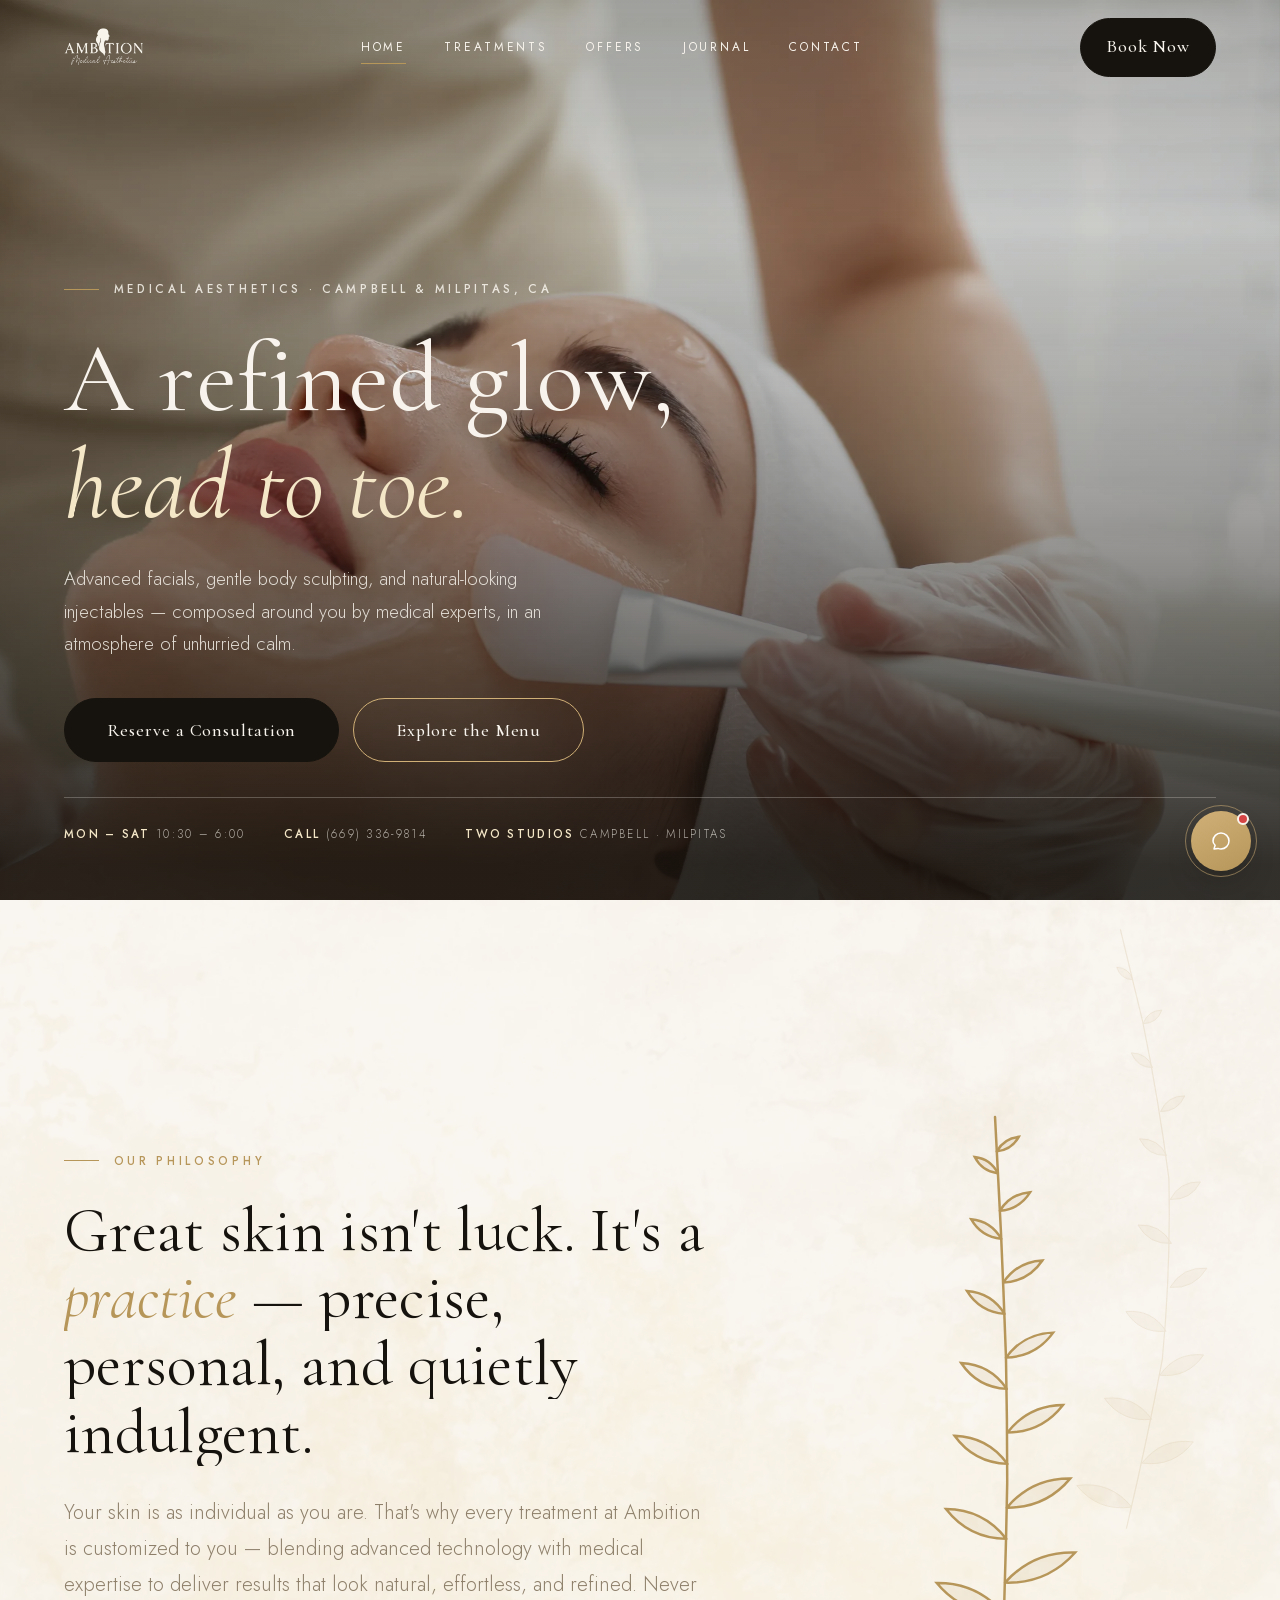
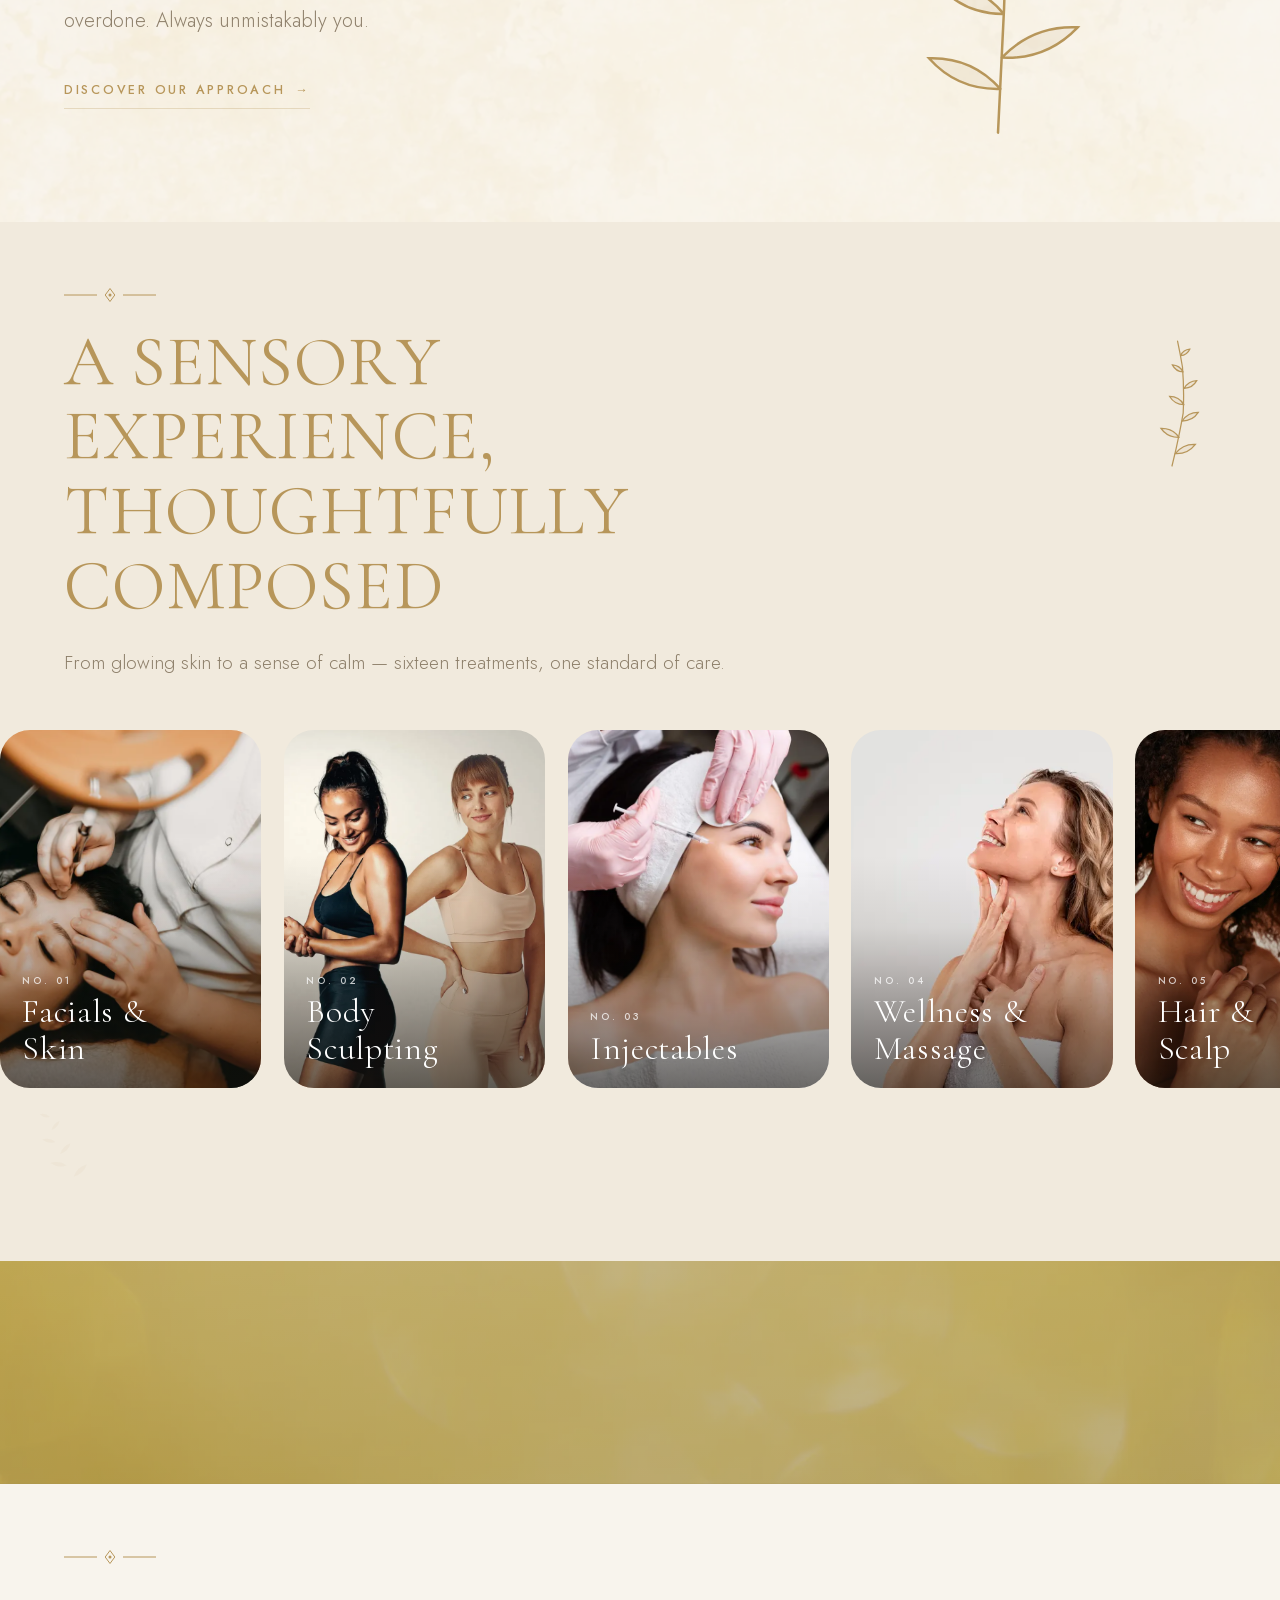
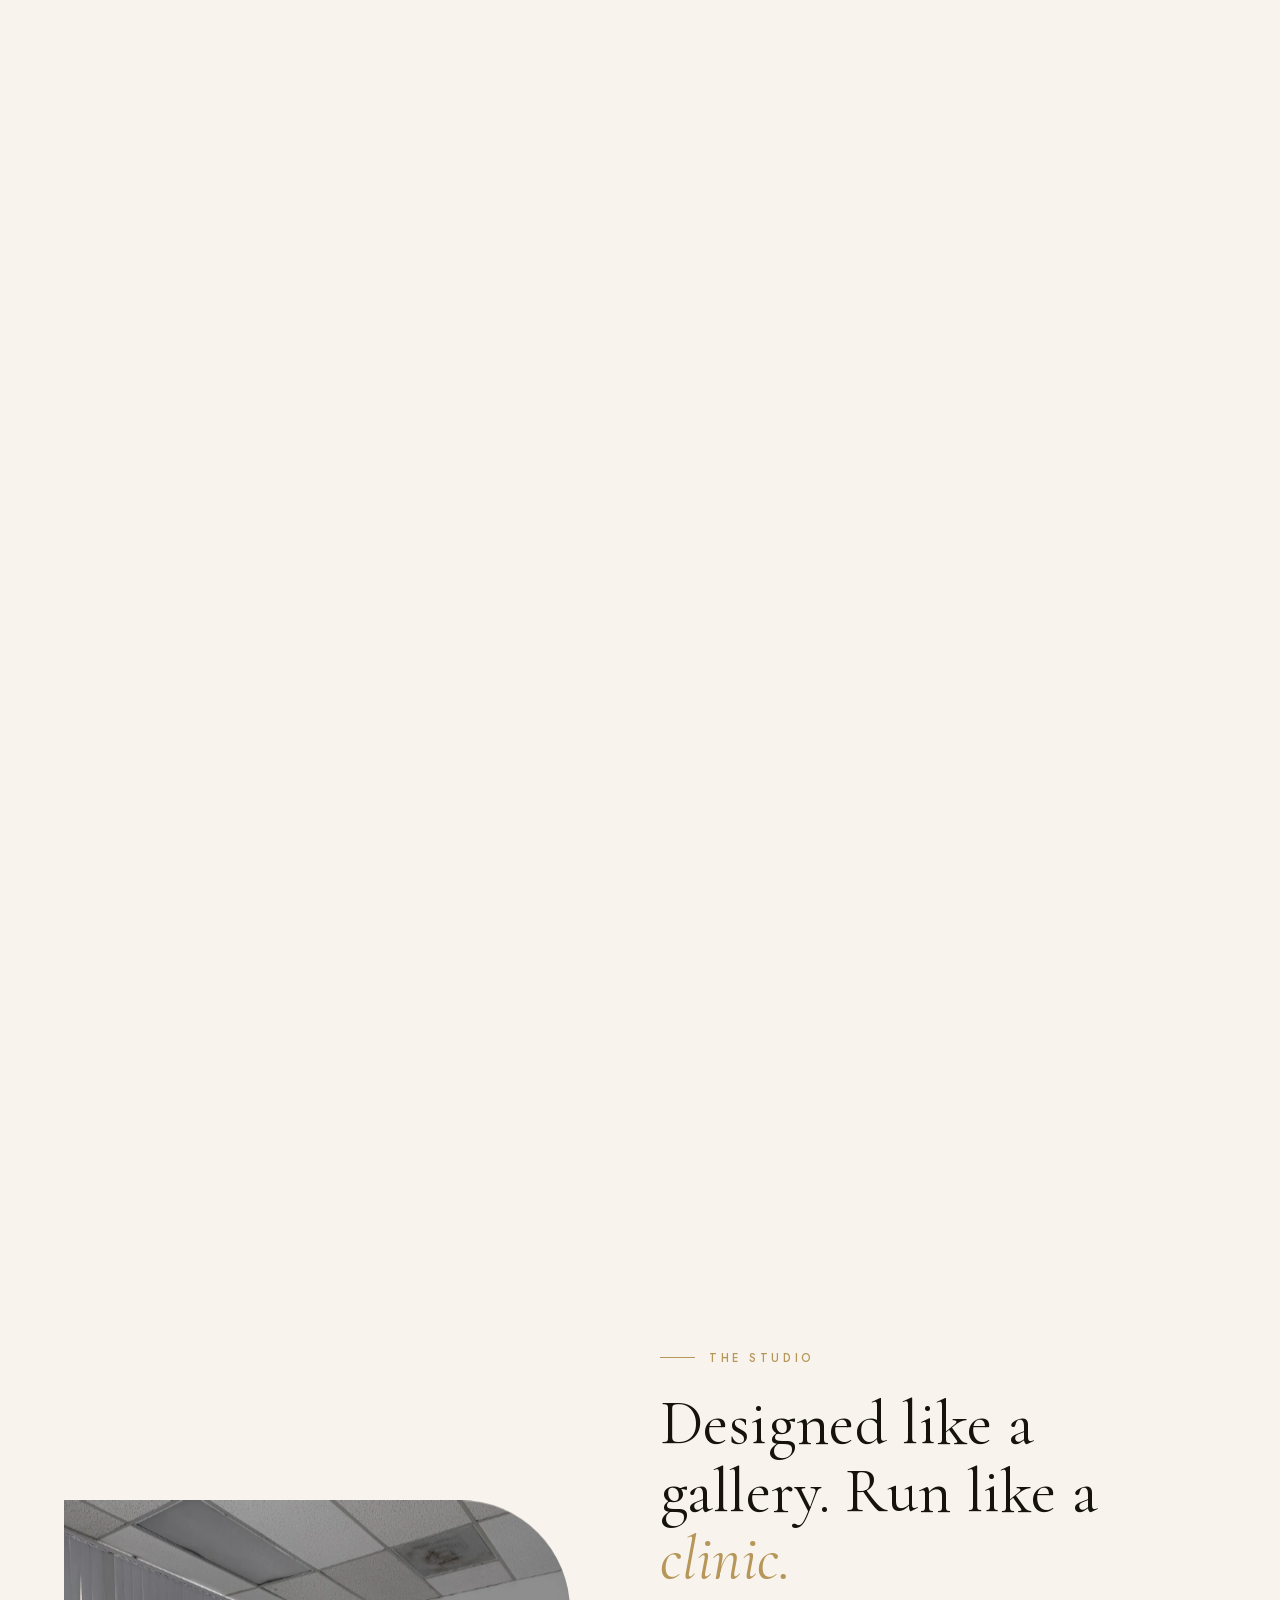
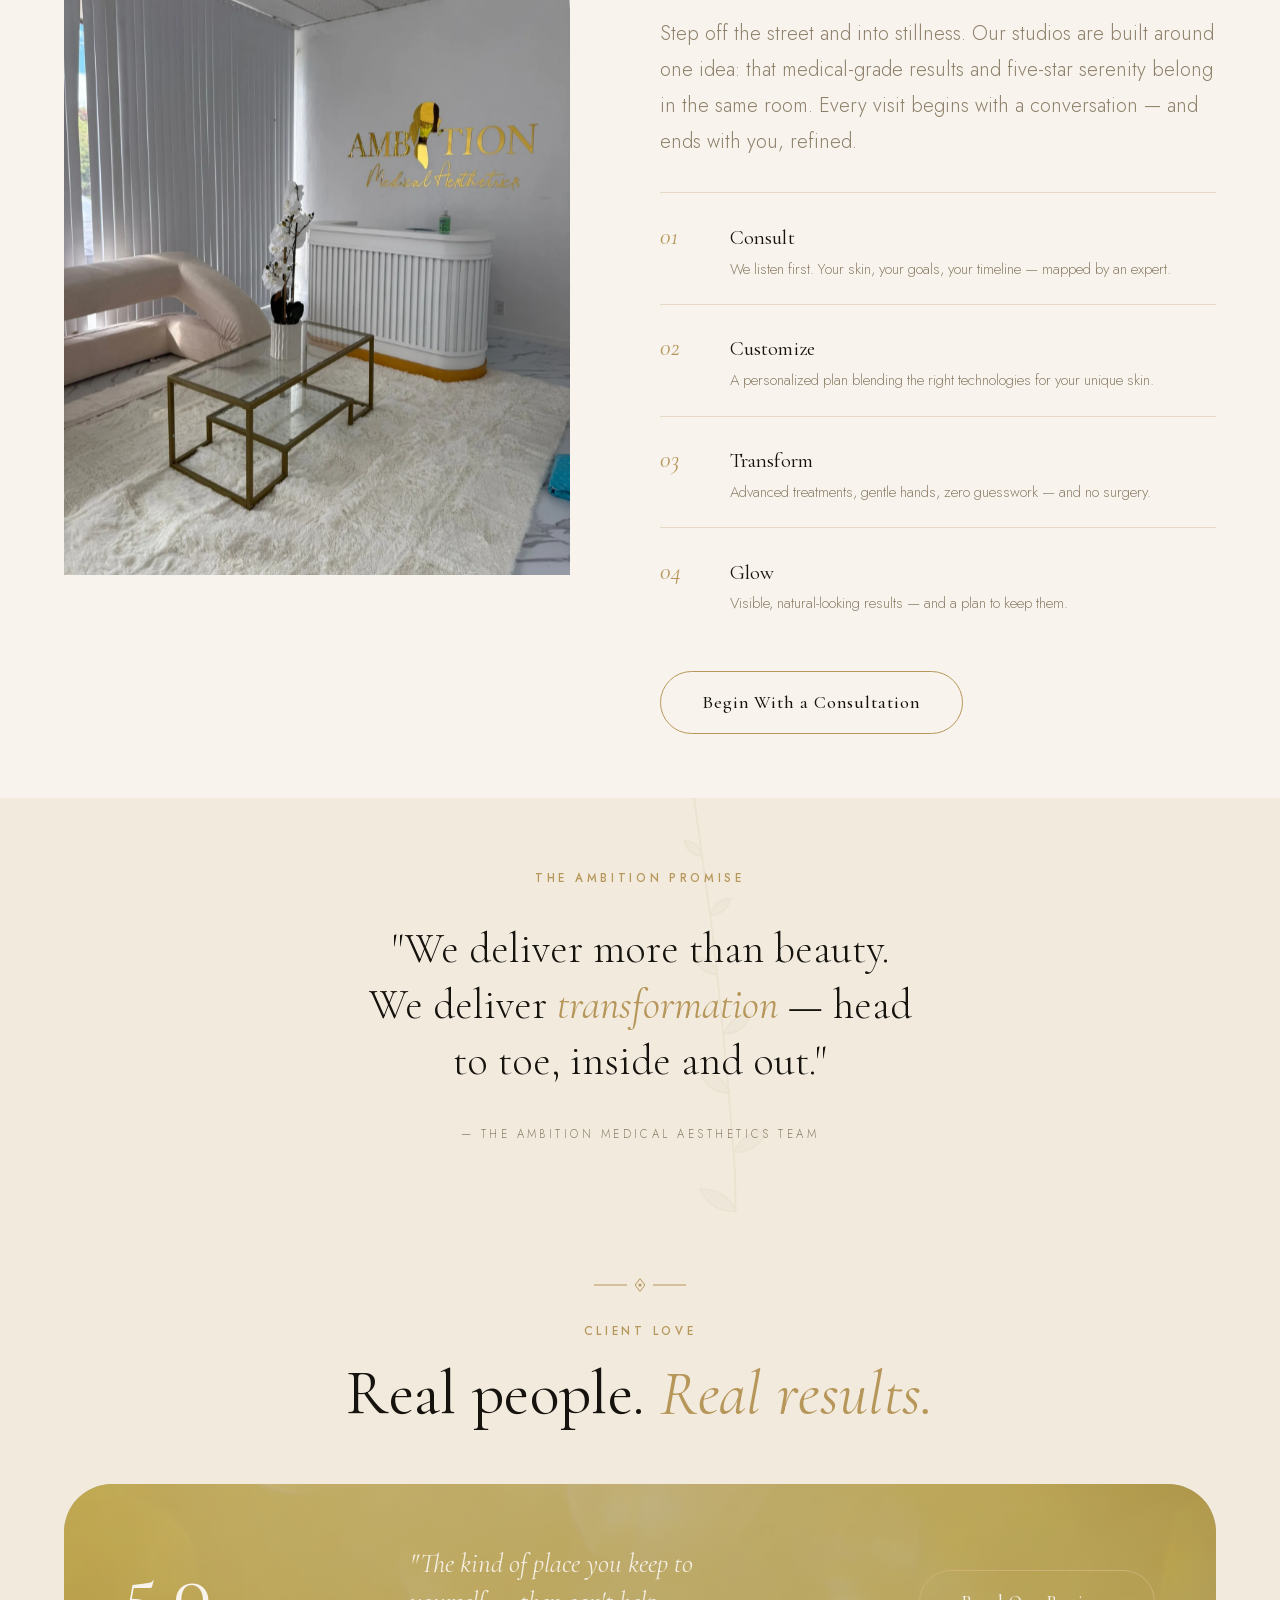
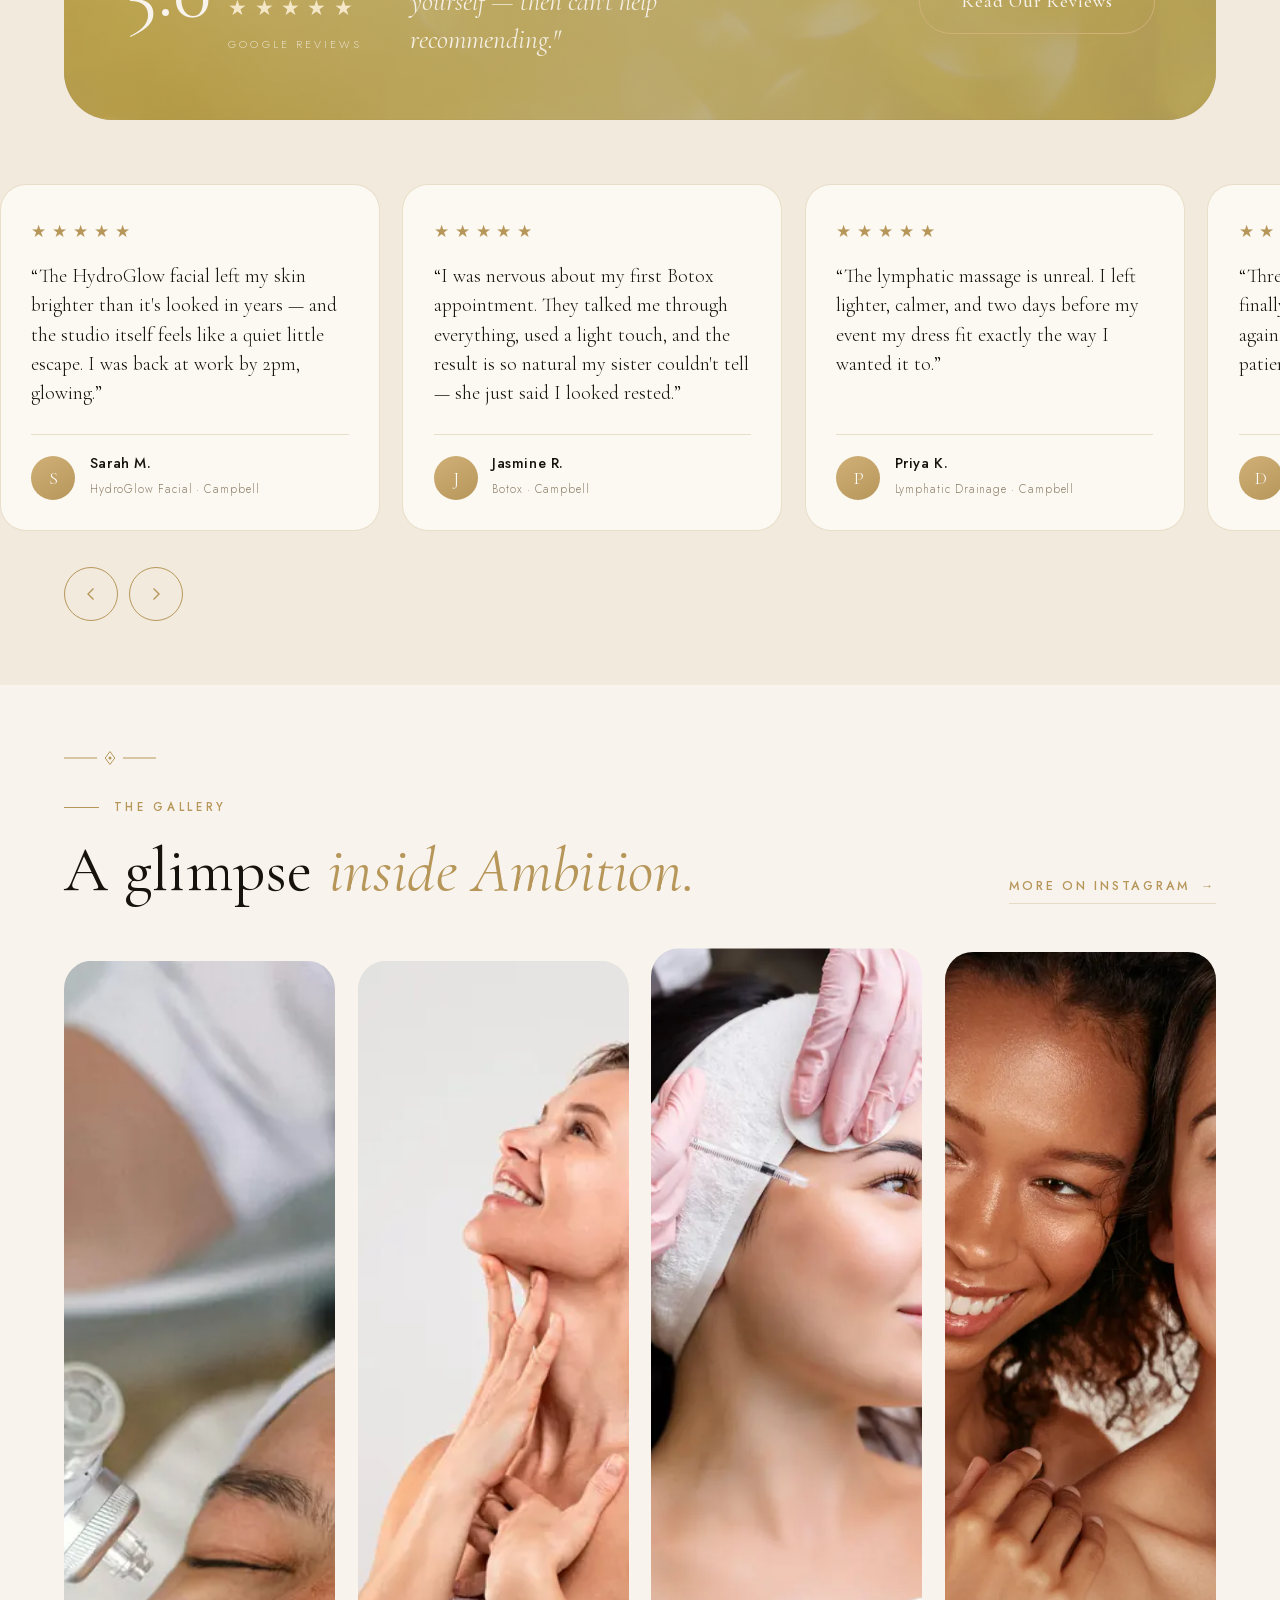
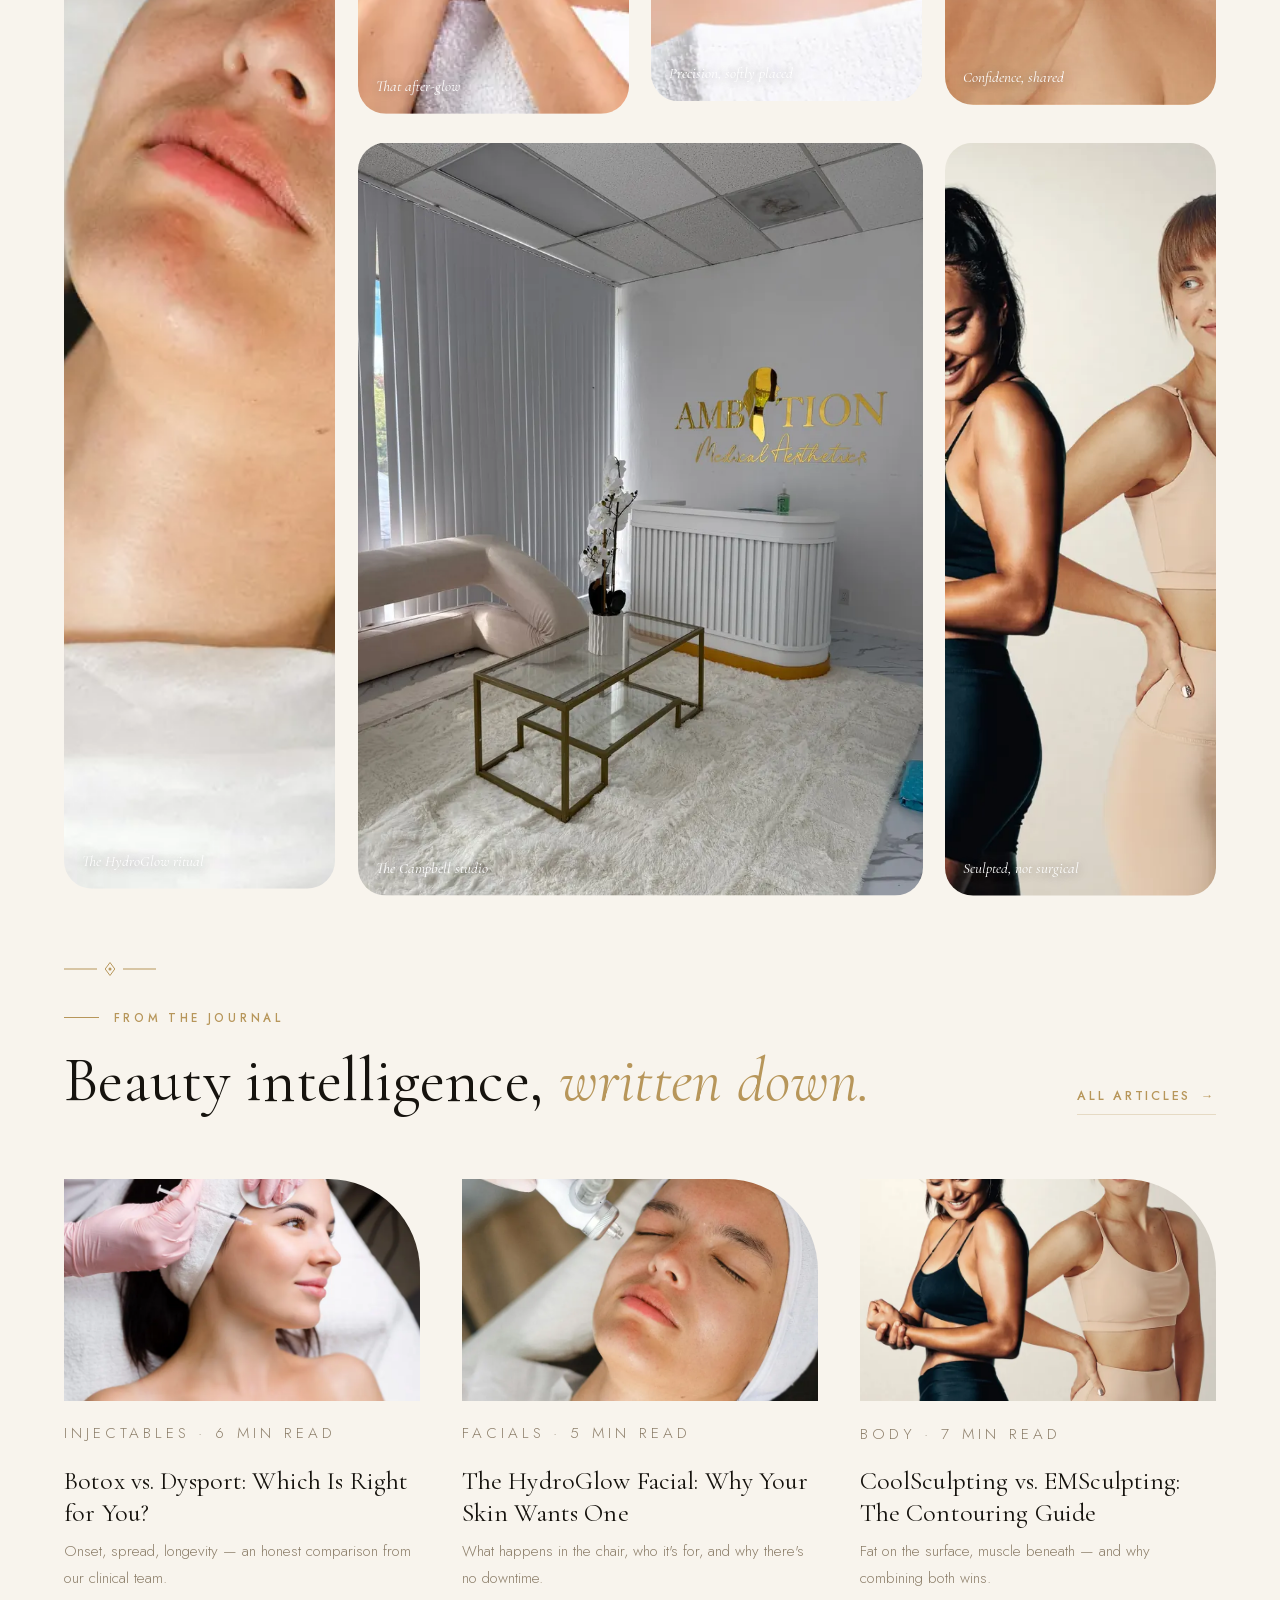
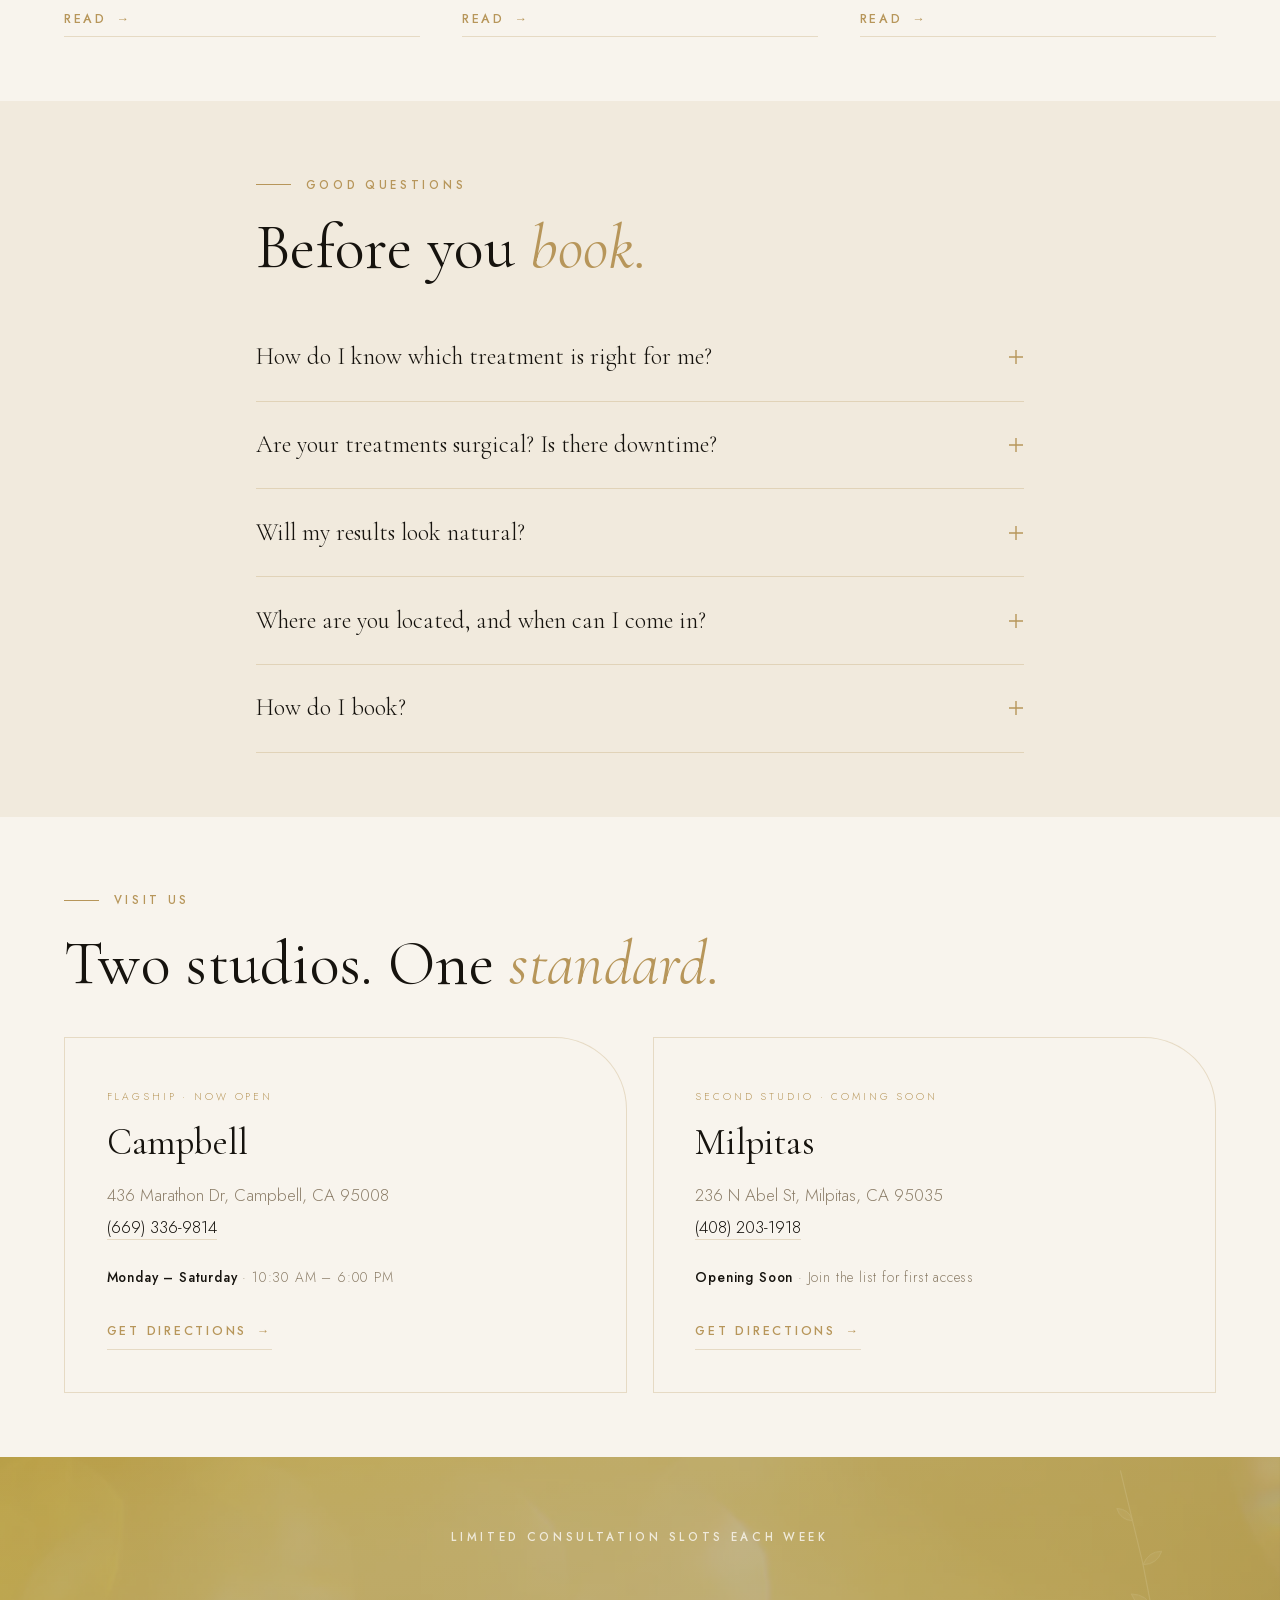
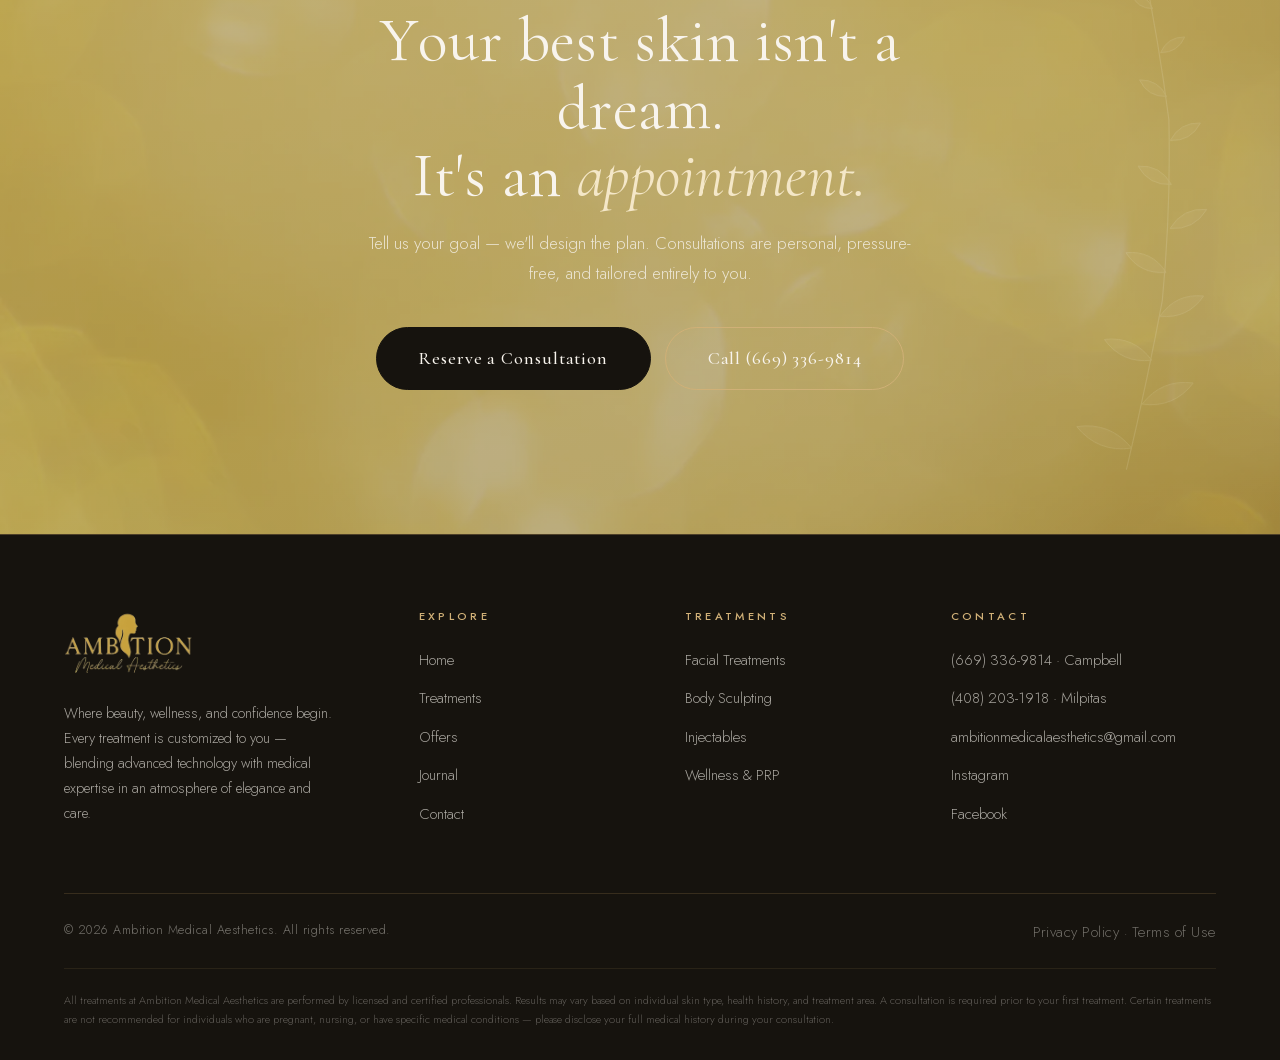
==== index.html @ cc377875 "Ambition Medical Aesthetics — full site build Self-owned static site: homepage, treatments, offers, " ====
<!DOCTYPE html>
<html lang="en">
<head>
<meta charset="UTF-8">
<meta name="viewport" content="width=device-width, initial-scale=1.0">
<title>Ambition Medical Aesthetics | Med Spa in Campbell & Milpitas, CA — Facials, Body Sculpting, Botox</title>
<meta name="description" content="Ambition Medical Aesthetics is the Bay Area's boutique med spa for HydroGlow facials, microneedling RF, cryo body sculpting, Botox, Dysport & fillers. Two studios: Campbell & Milpitas, CA. Book your consultation today.">
<link rel="canonical" href="https://ambitionmedicalaesthetics.com/">
<meta property="og:type" content="website">
<meta property="og:title" content="Ambition Medical Aesthetics — Quiet Luxury. Visible Results.">
<meta property="og:description" content="Medical-grade facials, body sculpting & injectables in Campbell and Milpitas, CA. Personalized by clinicians. Delivered in an atmosphere of quiet luxury.">
<meta property="og:url" content="https://ambitionmedicalaesthetics.com/">
<meta property="og:image" content="https://ambitionmedicalaesthetics.com/assets/img/hero-spa.webp">
<meta name="twitter:card" content="summary_large_image">
<meta name="theme-color" content="#16130e">
<link rel="icon" type="image/png" href="assets/img/favicon.png">
<link rel="apple-touch-icon" href="assets/img/mark-gold.png">
<link rel="preload" href="assets/fonts/CormorantGaramond-400.woff2" as="font" type="font/woff2" crossorigin>
<link rel="preload" href="assets/fonts/Jost-300.woff2" as="font" type="font/woff2" crossorigin>
<link rel="stylesheet" href="assets/css/style.css?v=1785530871">
<script type="application/ld+json">
{
  "@context": "https://schema.org",
  "@graph": [
    {
      "@type": ["HealthAndBeautyBusiness", "MedicalBusiness"],
      "@id": "https://ambitionmedicalaesthetics.com/#business",
      "name": "Ambition Medical Aesthetics",
      "description": "Boutique medical aesthetics studio offering advanced facial treatments, non-invasive body sculpting, injectables (Botox, Dysport, fillers), PRP scalp therapy and lymphatic drainage massage in Campbell and Milpitas, California.",
      "url": "https://ambitionmedicalaesthetics.com/",
      "logo": "https://ambitionmedicalaesthetics.com/assets/img/logo-gold.webp",
      "image": "https://ambitionmedicalaesthetics.com/assets/img/studio-interior.webp",
      "telephone": "+1-669-336-9814",
      "email": "ambitionmedicalaesthetics@gmail.com",
      "priceRange": "$$",
      "sameAs": [
        "https://www.facebook.com/profile.php?id=61581451716717",
        "https://www.instagram.com/ambitionaesthetics.ca/"
      ],
      "areaServed": ["Campbell CA", "Milpitas CA", "San Jose CA", "Santa Clara CA", "Cupertino CA", "Sunnyvale CA", "Fremont CA", "South Bay Area"],
      "location": [
        {
          "@type": "LocalBusiness",
          "name": "Ambition Medical Aesthetics — Campbell",
          "telephone": "+1-669-336-9814",
          "address": {
            "@type": "PostalAddress",
            "streetAddress": "436 Marathon Dr",
            "addressLocality": "Campbell",
            "addressRegion": "CA",
            "postalCode": "95008",
            "addressCountry": "US"
          },
          "openingHoursSpecification": {
            "@type": "OpeningHoursSpecification",
            "dayOfWeek": ["Monday","Tuesday","Wednesday","Thursday","Friday","Saturday"],
            "opens": "10:30",
            "closes": "18:00"
          }
        },
        {
          "@type": "LocalBusiness",
          "name": "Ambition Medical Aesthetics — Milpitas",
          "telephone": "+1-408-203-1918",
          "address": {
            "@type": "PostalAddress",
            "streetAddress": "236 N Abel St",
            "addressLocality": "Milpitas",
            "addressRegion": "CA",
            "postalCode": "95035",
            "addressCountry": "US"
          }
        }
      ],
      "hasOfferCatalog": {
        "@type": "OfferCatalog",
        "name": "Treatments",
        "itemListElement": [
          { "@type": "Offer", "itemOffered": { "@type": "Service", "name": "HydroGlow Facial Treatment" } },
          { "@type": "Offer", "itemOffered": { "@type": "Service", "name": "Face and Neck Skin Tightening" } },
          { "@type": "Offer", "itemOffered": { "@type": "Service", "name": "Ultrasound Facelift" } },
          { "@type": "Offer", "itemOffered": { "@type": "Service", "name": "Microneedling" } },
          { "@type": "Offer", "itemOffered": { "@type": "Service", "name": "Microneedling RF" } },
          { "@type": "Offer", "itemOffered": { "@type": "Service", "name": "Microdermabrasion" } },
          { "@type": "Offer", "itemOffered": { "@type": "Service", "name": "UMS Body Sculpting" } },
          { "@type": "Offer", "itemOffered": { "@type": "Service", "name": "Cryo Fat Freezing (Chin, Arms, Body)" } },
          { "@type": "Offer", "itemOffered": { "@type": "Service", "name": "Lipo Laser" } },
          { "@type": "Offer", "itemOffered": { "@type": "Service", "name": "Botox" } },
          { "@type": "Offer", "itemOffered": { "@type": "Service", "name": "Dysport" } },
          { "@type": "Offer", "itemOffered": { "@type": "Service", "name": "Dermal Fillers" } },
          { "@type": "Offer", "itemOffered": { "@type": "Service", "name": "PRP Scalp Therapy" } },
          { "@type": "Offer", "itemOffered": { "@type": "Service", "name": "Lymphatic Drainage Massage" } }
        ]
      }
    },
    {
      "@type": "WebSite",
      "@id": "https://ambitionmedicalaesthetics.com/#website",
      "url": "https://ambitionmedicalaesthetics.com/",
      "name": "Ambition Medical Aesthetics",
      "publisher": { "@id": "https://ambitionmedicalaesthetics.com/#business" }
    }
  ]
}
</script>
</head>
<body>
<a class="skip" href="#main">Skip to content</a>

<header class="header">
  <div class="wrap header__in">
    <a class="header__logo" href="index.html" aria-label="Ambition Medical Aesthetics — home">
      <img class="logo-light" src="assets/img/logo-ivory-sm.webp" alt="Ambition Medical Aesthetics" width="140" height="81">
      <img class="logo-dark" src="assets/img/logo-gold-sm.webp" alt="Ambition Medical Aesthetics" width="140" height="81">
    </a>
    <nav class="header__nav" aria-label="Primary">
      <a href="index.html">Home</a>
      <a href="services.html">Treatments</a>
      <a href="offers.html">Offers</a>
      <a href="blog.html">Journal</a>
      <a href="contact.html">Contact</a>
    </nav>
    <a class="btn btn--solid header__cta" href="contact.html">Book Now</a>
    <button class="header__burger" aria-label="Menu" aria-expanded="false">
      <span></span><span></span><span></span>
    </button>
  </div>
</header>

<nav class="mnav" aria-label="Mobile">
  <a class="mnav__link" href="index.html"><small>01</small>Home</a>
  <a class="mnav__link" href="services.html"><small>02</small>Treatments</a>
  <a class="mnav__link" href="offers.html"><small>03</small>Offers</a>
  <a class="mnav__link" href="blog.html"><small>04</small>Journal</a>
  <a class="mnav__link" href="contact.html"><small>05</small>Contact</a>
  <a class="mnav__link" href="tel:+16693369814"><small>06</small>Call Us</a>
  <div class="mnav__foot">
    <span>436 Marathon Dr, Campbell, CA · 236 N Abel St, Milpitas, CA</span>
    <a href="mailto:ambitionmedicalaesthetics@gmail.com">ambitionmedicalaesthetics@gmail.com</a>
  </div>
</nav>

<main id="main">

  <!-- HERO -->
  <section class="hero2">
    <div class="hero2__media">
      <img src="assets/img/hero-spa.webp" srcset="assets/img/hero-spa-sm.webp 1000w, assets/img/hero-spa.webp 2400w" sizes="100vw" alt="A serene facial ritual at Ambition Medical Aesthetics" fetchpriority="high">
    </div>
    <div class="wrap hero2__content">
      <p class="kicker rv">Medical Aesthetics · Campbell &amp; Milpitas, CA</p>
      <h1 class="letters">A refined glow,<br><em>head to toe.</em></h1>
      <p class="hero2__sub rv rv-d3">Advanced facials, gentle body sculpting, and natural-looking injectables — composed around you by medical experts, in an atmosphere of unhurried calm.</p>
      <div class="hero2__ctas rv rv-d4">
        <a class="btn btn--noir btn--wide" href="contact.html">Reserve a Consultation</a>
        <a class="btn btn--light btn--wide" href="services.html">Explore the Menu</a>
      </div>
      <div class="hero2__meta rv rv-d4">
        <span><strong>Mon – Sat</strong> 10:30 – 6:00</span>
        <span><strong>Call</strong> (669) 336-9814</span>
        <span><strong>Two Studios</strong> Campbell · Milpitas</span>
      </div>
    </div>
  </section>

  <!-- PHILOSOPHY -->
  <section class="section section--air statement">
    <div class="wm wm--tr plx" data-depth="55" aria-hidden="true"><svg viewBox="0 0 190 560" xmlns="http://www.w3.org/2000/svg"><path d="M95.0 560.0 Q113.6 481.6 128.3 403.2 Q136.3 319.2 134.4 235.2 Q125.0 162.4 110.1 89.6 Q99.9 46.8 89.4 4.0" fill="none" stroke="currentColor" stroke-width="1.1"/><path d="M99.9 540.0 Q80.1 515.6 49.0 520.1 Q68.8 544.5 99.9 540.0Z" fill="currentColor" fill-opacity="0.35" stroke="currentColor" stroke-width="0.9"/><path d="M109.6 499.2 Q139.0 503.1 157.0 479.6 Q127.7 475.8 109.6 499.2Z" fill="currentColor" fill-opacity="0.35" stroke="currentColor" stroke-width="0.9"/><path d="M118.5 458.5 Q102.2 436.0 74.6 439.2 Q91.0 461.7 118.5 458.5Z" fill="currentColor" fill-opacity="0.35" stroke="currentColor" stroke-width="0.9"/><path d="M126.1 417.7 Q151.9 420.3 166.6 398.9 Q140.8 396.3 126.1 417.7Z" fill="currentColor" fill-opacity="0.35" stroke="currentColor" stroke-width="0.9"/><path d="M131.8 376.9 Q118.7 356.5 94.6 358.7 Q107.7 379.0 131.8 376.9Z" fill="currentColor" fill-opacity="0.35" stroke="currentColor" stroke-width="0.9"/><path d="M135.5 336.2 Q157.9 337.8 169.6 318.5 Q147.1 316.9 135.5 336.2Z" fill="currentColor" fill-opacity="0.35" stroke="currentColor" stroke-width="0.9"/><path d="M136.8 295.4 Q126.6 277.2 105.8 278.4 Q116.0 296.6 136.8 295.4Z" fill="currentColor" fill-opacity="0.35" stroke="currentColor" stroke-width="0.9"/><path d="M135.7 254.6 Q154.9 255.4 163.7 238.4 Q144.6 237.6 135.7 254.6Z" fill="currentColor" fill-opacity="0.35" stroke="currentColor" stroke-width="0.9"/><path d="M132.3 213.8 Q124.7 198.0 107.2 198.4 Q114.8 214.3 132.3 213.8Z" fill="currentColor" fill-opacity="0.35" stroke="currentColor" stroke-width="0.9"/><path d="M126.7 173.1 Q142.7 173.2 149.1 158.6 Q133.1 158.4 126.7 173.1Z" fill="currentColor" fill-opacity="0.35" stroke="currentColor" stroke-width="0.9"/><path d="M119.4 132.3 Q114.1 118.9 99.6 118.7 Q104.9 132.2 119.4 132.3Z" fill="currentColor" fill-opacity="0.35" stroke="currentColor" stroke-width="0.9"/><path d="M110.6 91.5 Q123.5 91.2 127.8 79.0 Q114.9 79.4 110.6 91.5Z" fill="currentColor" fill-opacity="0.35" stroke="currentColor" stroke-width="0.9"/><path d="M100.9 50.8 Q97.5 39.8 86.1 39.3 Q89.5 50.2 100.9 50.8Z" fill="currentColor" fill-opacity="0.35" stroke="currentColor" stroke-width="0.9"/></svg></div>
    <div class="wrap statement__grid">
      <div>
        <p class="kicker rv">Our Philosophy</p>
        <h2 class="words">Great skin isn't luck. It's a <em>practice</em> — precise, personal, and quietly indulgent.</h2>
        <p class="lead rv rv-d1">Your skin is as individual as you are. That's why every treatment at Ambition is customized to you — blending advanced technology with medical expertise to deliver results that look natural, effortless, and refined. Never overdone. Always unmistakably you.</p>
        <a class="link-arrow rv rv-d2" href="services.html">Discover our approach <span aria-hidden="true">→</span></a>
      </div>
      <div class="twig rv rv-d1" aria-hidden="true">
        <svg viewBox="20 0 160 420">
            <path class="stem" d="M100.0 410 Q102.1 370.0 103.9 330.0 Q105.2 290.0 105.9 250.0 Q105.9 210.0 105.1 170.0 Q103.7 130.0 101.9 90.0 Q100.0 53.0 98.1 16.0" pathLength="1" style="transition-delay:0.10s"/>
            <path class="leaf" d="M101.5 382.0 Q83.2 361.5 55.8 362.4 Q74.0 382.8 101.5 382.0Z" pathLength="1" style="transition-delay:0.21s"/>
            <path class="leaf" d="M102.5 362.0 Q131.2 363.4 151.0 342.6 Q122.3 341.2 102.5 362.0Z" pathLength="1" style="transition-delay:0.32s"/>
            <path class="leaf" d="M103.7 334.0 Q87.0 313.9 60.8 314.2 Q77.6 334.3 103.7 334.0Z" pathLength="1" style="transition-delay:0.43s"/>
            <path class="leaf" d="M104.5 314.0 Q131.5 314.8 149.4 294.7 Q122.4 293.9 104.5 314.0Z" pathLength="1" style="transition-delay:0.54s"/>
            <path class="leaf" d="M105.3 286.0 Q90.6 267.1 66.7 266.9 Q81.4 285.8 105.3 286.0Z" pathLength="1" style="transition-delay:0.65s"/>
            <path class="leaf" d="M105.7 266.0 Q130.5 266.3 146.3 247.3 Q121.6 247.0 105.7 266.0Z" pathLength="1" style="transition-delay:0.76s"/>
            <path class="leaf" d="M106.0 238.0 Q93.5 220.7 72.2 220.0 Q84.7 237.3 106.0 238.0Z" pathLength="1" style="transition-delay:0.87s"/>
            <path class="leaf" d="M106.0 218.0 Q128.1 217.8 141.6 200.3 Q119.5 200.6 106.0 218.0Z" pathLength="1" style="transition-delay:0.98s"/>
            <path class="leaf" d="M105.6 190.0 Q95.2 174.4 76.4 173.4 Q86.9 189.0 105.6 190.0Z" pathLength="1" style="transition-delay:1.09s"/>
            <path class="leaf" d="M105.1 170.0 Q124.2 169.4 135.3 154.0 Q116.3 154.6 105.1 170.0Z" pathLength="1" style="transition-delay:1.20s"/>
            <path class="leaf" d="M104.2 142.0 Q95.9 128.5 80.1 127.3 Q88.4 140.8 104.2 142.0Z" pathLength="1" style="transition-delay:1.31s"/>
            <path class="leaf" d="M103.4 122.0 Q119.5 121.1 128.4 107.8 Q112.3 108.6 103.4 122.0Z" pathLength="1" style="transition-delay:1.42s"/>
            <path class="leaf" d="M102.1 94.0 Q95.7 82.7 82.8 81.4 Q89.2 92.7 102.1 94.0Z" pathLength="1" style="transition-delay:1.53s"/>
            <path class="leaf" d="M101.2 76.0 Q113.9 75.0 120.6 64.1 Q107.9 65.1 101.2 76.0Z" pathLength="1" style="transition-delay:1.64s"/>
            <path class="leaf" d="M99.9 52.0 Q95.3 42.9 85.1 41.6 Q89.8 50.7 99.9 52.0Z" pathLength="1" style="transition-delay:1.75s"/>
            <path class="leaf" d="M99.2 38.0 Q108.7 37.0 113.3 28.7 Q103.8 29.7 99.2 38.0Z" pathLength="1" style="transition-delay:1.86s"/>
        </svg>
      </div>
    </div>
  </section>

  <!-- RITUALS CAROUSEL -->
  <section class="section section--air treatments">
    <div class="sprig sprig--tr rv" aria-hidden="true"><svg viewBox="10 0 100 150"><path class="stem" d="M60.0 150 Q67.5 120.0 72.7 90.0 Q74.0 63.8 71.9 37.5 Q69.5 22.8 66.3 8.0" pathLength="1" style="transition-delay:0.10s"/>
<path class="leaf" d="M63.7 136.0 Q77.9 136.7 86.6 125.4 Q72.4 124.7 63.7 136.0Z" pathLength="1" style="transition-delay:0.22s"/>
<path class="leaf" d="M68.1 117.4 Q60.4 106.8 47.4 107.2 Q55.0 117.8 68.1 117.4Z" pathLength="1" style="transition-delay:0.34s"/>
<path class="leaf" d="M71.5 98.9 Q83.4 98.9 89.9 89.1 Q78.1 89.0 71.5 98.9Z" pathLength="1" style="transition-delay:0.46s"/>
<path class="leaf" d="M73.5 80.3 Q68.0 71.2 57.3 71.0 Q62.9 80.1 73.5 80.3Z" pathLength="1" style="transition-delay:0.58s"/>
<path class="leaf" d="M73.9 61.7 Q83.5 61.4 88.1 53.0 Q78.6 53.4 73.9 61.7Z" pathLength="1" style="transition-delay:0.70s"/>
<path class="leaf" d="M72.6 43.1 Q68.8 35.6 60.4 35.1 Q64.2 42.6 72.6 43.1Z" pathLength="1" style="transition-delay:0.82s"/>
<path class="leaf" d="M69.8 24.6 Q77.1 24.0 80.2 17.3 Q72.9 17.9 69.8 24.6Z" pathLength="1" style="transition-delay:0.94s"/></svg></div>
    <div class="sprig sprig--bl rv" aria-hidden="true"><svg viewBox="10 0 100 130"><path class="stem" d="M60.0 130 Q52.5 104.0 47.3 78.0 Q46.0 55.2 48.1 32.5 Q50.4 20.2 53.4 8.0" pathLength="1" style="transition-delay:0.10s"/>
<path class="leaf" d="M55.8 116.0 Q70.1 116.7 78.8 105.4 Q64.5 104.7 55.8 116.0Z" pathLength="1" style="transition-delay:0.22s"/>
<path class="leaf" d="M50.9 97.7 Q43.3 87.1 30.3 87.4 Q37.9 98.0 50.9 97.7Z" pathLength="1" style="transition-delay:0.34s"/>
<path class="leaf" d="M47.5 79.3 Q59.4 79.4 65.9 69.6 Q54.1 69.5 47.5 79.3Z" pathLength="1" style="transition-delay:0.46s"/>
<path class="leaf" d="M46.0 61.0 Q40.5 51.9 29.8 51.7 Q35.4 60.8 46.0 61.0Z" pathLength="1" style="transition-delay:0.58s"/>
<path class="leaf" d="M46.7 42.7 Q56.3 42.3 60.9 34.0 Q51.4 34.4 46.7 42.7Z" pathLength="1" style="transition-delay:0.70s"/>
<path class="leaf" d="M49.5 24.3 Q45.7 16.8 37.3 16.3 Q41.1 23.8 49.5 24.3Z" pathLength="1" style="transition-delay:0.82s"/></svg></div>
    <div class="wrap">
      <div class="car">
        <div style="margin-bottom:clamp(2rem,5vw,3.2rem)">
          <div class="orn" aria-hidden="true"><svg viewBox="0 0 92 18" fill="none"><path d="M0 9h33M59 9h33" stroke="currentColor" stroke-width="1"/><path d="M46 2.5l4.8 6.5-4.8 6.5-4.8-6.5z" stroke="currentColor" stroke-width="1"/><circle cx="46" cy="9" r="1.5" fill="currentColor"/></svg></div>
          <h2 class="rituals__title letters">A sensory experience, thoughtfully composed</h2>
          <p class="rituals__sub rv rv-d2">From glowing skin to a sense of calm — sixteen treatments, one standard of care.</p>
        </div>
        <div class="car__track rv">
          <a class="car__card" href="services.html#face">
            <img src="assets/img/facial-warm.webp" alt="Advanced facial treatments" loading="lazy">
            <span class="car__label"><small>No. 01</small>Facials &amp;<br>Skin</span>
          </a>
          <a class="car__card" href="services.html#body">
            <img src="assets/img/body-sculpting-sm.webp" alt="Non-invasive body sculpting" loading="lazy">
            <span class="car__label"><small>No. 02</small>Body<br>Sculpting</span>
          </a>
          <a class="car__card" href="services.html#injectables">
            <img src="assets/img/injectables-sm.webp" alt="Botox, Dysport and dermal fillers" loading="lazy">
            <span class="car__label"><small>No. 03</small>Injectables</span>
          </a>
          <a class="car__card" href="services.html#wellness">
            <img src="assets/img/glow-portrait-sm.webp" alt="Lymphatic drainage massage and wellness" loading="lazy">
            <span class="car__label"><small>No. 04</small>Wellness &amp;<br>Massage</span>
          </a>
          <a class="car__card" href="services.html#wellness">
            <img src="assets/img/radiant-duo-sm.webp" alt="PRP scalp therapy" loading="lazy">
            <span class="car__label"><small>No. 05</small>Hair &amp;<br>Scalp</span>
          </a>
          <a class="car__card car__card--tint" href="services.html">
            <img src="assets/img/studio-interior-sm.webp" alt="The Ambition studio" loading="lazy">
            <span class="car__label"><small>The Full Menu</small>Explore All<br>Sixteen →</span>
          </a>
        </div>
        <div class="car__foot">
          <a class="btn rv" href="services.html">Explore Our Treatments</a>
          <div class="car__nav rv rv-d1">
            <button class="car__btn car__btn--prev" aria-label="Previous treatments"><svg width="18" height="18" viewBox="0 0 18 18" fill="none"><path d="M11.5 3.5L6 9l5.5 5.5" stroke="currentColor" stroke-width="1.4"/></svg></button>
            <button class="car__btn" aria-label="More treatments"><svg width="18" height="18" viewBox="0 0 18 18" fill="none"><path d="M6.5 3.5L12 9l-5.5 5.5" stroke="currentColor" stroke-width="1.4"/></svg></button>
          </div>
        </div>
      </div>
    </div>
  </section>

  <!-- STATS -->
  <section class="section stats stats--gold on-dark">
    <div class="wrap stats__grid">
      <div class="stat rv"><b data-count="16" data-suffix="+">0</b><span>Advanced Treatments</span></div>
      <div class="stat rv rv-d1"><b data-count="2">0</b><span>Bay Area Studios</span></div>
      <div class="stat rv rv-d2"><b data-count="6">0</b><span>Days a Week</span></div>
      <div class="stat rv rv-d3"><b data-count="100" data-suffix="%">0</b><span>Personalized Plans</span></div>
    </div>
  </section>

  <!-- SEASONAL MENU -->
  <section class="section" id="offers">
    <div class="wrap">
      <div class="grid-head">
        <div>
          <div class="orn" aria-hidden="true"><svg viewBox="0 0 92 18" fill="none"><path d="M0 9h33M59 9h33" stroke="currentColor" stroke-width="1"/><path d="M46 2.5l4.8 6.5-4.8 6.5-4.8-6.5z" stroke="currentColor" stroke-width="1"/><circle cx="46" cy="9" r="1.5" fill="currentColor"/></svg></div>
          <p class="kicker rv">What We Offer</p>
          <h2 class="rv rv-d1" style="margin-top:1.2rem">Our premier <em>treatments.</em></h2>
        </div>
        <a class="link-arrow rv rv-d2" href="offers.html">Seasonal pricing <span aria-hidden="true">→</span></a>
      </div>
      <div class="menu">
        <article class="menu__item rv">
          <div class="menu__thumb"><img src="assets/img/facial-treatment-sm.webp" alt="HydroGlow Facial Treatment" loading="lazy"></div>
          <div class="menu__body">
            <span class="menu__idx">No. 01</span>
            <h3>HydroGlow Facial <span class="menu__note">Signature</span></h3>
            <p>Deep-detoxed pores, lasting hydration, and instant brightness — finished with complimentary LED light therapy.</p>
            <div class="chips"><span>Signature Glow</span><span>No Downtime</span><span>All Skin Types</span></div>
          </div>
          <div class="menu__right"><span class="menu__price"><small>with </small>LED included</span><a class="link-arrow" href="contact.html">Reserve</a></div>
        </article>
        <article class="menu__item rv">
          <div class="menu__thumb"><img src="assets/img/body-sculpting-sm.webp" alt="Body contouring session" loading="lazy"></div>
          <div class="menu__body">
            <span class="menu__idx">No. 02</span>
            <h3>CoolSculpting + EMSculpting <span class="menu__note">Introduction</span></h3>
            <p>Two advanced technologies in one quiet, confidence-restoring session. No surgery, no downtime.</p>
            <div class="chips"><span>Non-Surgical</span><span>Sculpt & Tone</span><span>Limited-Time</span></div>
          </div>
          <div class="menu__right"><span class="menu__price">$99</span><a class="link-arrow" href="contact.html">Reserve</a></div>
        </article>
        <article class="menu__item rv">
          <div class="menu__thumb"><img src="assets/img/glow-portrait-sm.webp" alt="Lymphatic drainage massage" loading="lazy"></div>
          <div class="menu__body">
            <span class="menu__idx">No. 03</span>
            <h3>Lymphatic Drainage Massage</h3>
            <p>A rhythmic, feather-light ritual that releases water retention and restores circulation, glow, and calm.</p>
            <div class="chips"><span>Debloat</span><span>Deep Calm</span><span>Post-Op Care</span></div>
          </div>
          <div class="menu__right"><span class="menu__price">$119</span><a class="link-arrow" href="contact.html">Reserve</a></div>
        </article>
        <article class="menu__item rv">
          <div class="menu__thumb"><img src="assets/img/radiant-duo-sm.webp" alt="PRP scalp therapy" loading="lazy"></div>
          <div class="menu__body">
            <span class="menu__idx">No. 04</span>
            <h3>PRP Scalp Therapy</h3>
            <p>Your own platelet-rich plasma, gently reintroduced to support thicker, healthier-looking hair.</p>
            <div class="chips"><span>Natural</span><span>Hair & Scalp</span><span>Well-Researched</span></div>
          </div>
          <div class="menu__right"><span class="menu__price">$299</span><a class="link-arrow" href="contact.html">Reserve</a></div>
        </article>
      </div>
    </div>
  </section>

  <!-- STUDIO -->
  <section class="section">
    <div class="wrap split">
      <div class="split__media img-rv plx" data-depth="14">
        <img src="assets/img/studio-interior.webp" alt="Inside the Ambition Medical Aesthetics studio — bright, calm, and refined" loading="lazy">
      </div>
      <div class="split__body">
        <p class="kicker rv">The Studio</p>
        <h2 class="rv rv-d1">Designed like a gallery. Run like a <em>clinic.</em></h2>
        <p class="lead rv rv-d2">Step off the street and into stillness. Our studios are built around one idea: that medical-grade results and five-star serenity belong in the same room. Every visit begins with a conversation — and ends with you, refined.</p>
        <div class="steps rv rv-d3">
          <div class="step"><i>01</i><div><h3>Consult</h3><p>We listen first. Your skin, your goals, your timeline — mapped by an expert.</p></div></div>
          <div class="step"><i>02</i><div><h3>Customize</h3><p>A personalized plan blending the right technologies for your unique skin.</p></div></div>
          <div class="step"><i>03</i><div><h3>Transform</h3><p>Advanced treatments, gentle hands, zero guesswork — and no surgery.</p></div></div>
          <div class="step"><i>04</i><div><h3>Glow</h3><p>Visible, natural-looking results — and a plan to keep them.</p></div></div>
        </div>
        <a class="btn mt-2 rv rv-d3" href="contact.html">Begin With a Consultation</a>
      </div>
    </div>
  </section>

  <!-- QUOTE / PROMISE -->
  <section class="section quote">
    <div class="wm wm--c plx" data-depth="70" aria-hidden="true"><svg viewBox="0 0 170 620" xmlns="http://www.w3.org/2000/svg"><path d="M85.0 620.0 Q96.7 533.2 105.9 446.4 Q110.9 353.4 109.7 260.4 Q103.8 179.8 94.5 99.2 Q88.1 51.6 81.5 4.0" fill="none" stroke="currentColor" stroke-width="1.1"/><path d="M87.8 600.0 Q70.1 578.2 42.2 582.2 Q60.0 604.0 87.8 600.0Z" fill="currentColor" fill-opacity="0.35" stroke="currentColor" stroke-width="0.9"/><path d="M93.1 560.7 Q119.5 564.1 135.8 543.0 Q109.4 539.6 93.1 560.7Z" fill="currentColor" fill-opacity="0.35" stroke="currentColor" stroke-width="0.9"/><path d="M98.1 521.3 Q83.3 501.0 58.3 503.9 Q73.1 524.3 98.1 521.3Z" fill="currentColor" fill-opacity="0.35" stroke="currentColor" stroke-width="0.9"/><path d="M102.5 482.0 Q126.2 484.4 139.6 464.8 Q116.0 462.4 102.5 482.0Z" fill="currentColor" fill-opacity="0.35" stroke="currentColor" stroke-width="0.9"/><path d="M106.2 442.7 Q94.1 423.9 71.8 425.8 Q83.9 444.6 106.2 442.7Z" fill="currentColor" fill-opacity="0.35" stroke="currentColor" stroke-width="0.9"/><path d="M108.9 403.3 Q129.9 404.9 140.7 386.9 Q119.8 385.4 108.9 403.3Z" fill="currentColor" fill-opacity="0.35" stroke="currentColor" stroke-width="0.9"/><path d="M110.6 364.0 Q101.0 346.9 81.4 348.0 Q91.0 365.1 110.6 364.0Z" fill="currentColor" fill-opacity="0.35" stroke="currentColor" stroke-width="0.9"/><path d="M111.2 324.7 Q129.5 325.4 137.9 309.2 Q119.6 308.4 111.2 324.7Z" fill="currentColor" fill-opacity="0.35" stroke="currentColor" stroke-width="0.9"/><path d="M110.6 285.3 Q103.3 270.0 86.3 270.4 Q93.6 285.8 110.6 285.3Z" fill="currentColor" fill-opacity="0.35" stroke="currentColor" stroke-width="0.9"/><path d="M108.9 246.0 Q124.7 246.1 131.0 231.7 Q115.2 231.6 108.9 246.0Z" fill="currentColor" fill-opacity="0.35" stroke="currentColor" stroke-width="0.9"/><path d="M106.2 206.7 Q100.9 193.2 86.4 193.0 Q91.7 206.5 106.2 206.7Z" fill="currentColor" fill-opacity="0.35" stroke="currentColor" stroke-width="0.9"/><path d="M102.5 167.3 Q115.8 166.9 120.2 154.4 Q106.9 154.8 102.5 167.3Z" fill="currentColor" fill-opacity="0.35" stroke="currentColor" stroke-width="0.9"/><path d="M98.1 128.0 Q94.5 116.4 82.4 115.9 Q86.0 127.4 98.1 128.0Z" fill="currentColor" fill-opacity="0.35" stroke="currentColor" stroke-width="0.9"/><path d="M93.1 88.7 Q104.0 87.9 106.8 77.3 Q95.9 78.1 93.1 88.7Z" fill="currentColor" fill-opacity="0.35" stroke="currentColor" stroke-width="0.9"/><path d="M87.8 49.3 Q85.6 39.8 75.9 38.9 Q78.0 48.4 87.8 49.3Z" fill="currentColor" fill-opacity="0.35" stroke="currentColor" stroke-width="0.9"/></svg></div>
    <div class="wrap">
      <p class="kicker kicker--plain rv">The Ambition Promise</p>
      <blockquote class="words">"We deliver more than beauty. We deliver <em>transformation</em> — head to toe, inside and out."</blockquote>
      <cite class="rv rv-d2">— The Ambition Medical Aesthetics Team</cite>
    </div>
  </section>

  <!-- REAL PEOPLE. REAL RESULTS. -->
  <section class="section section--air section--cream" id="reviews">
    <div class="wrap">
      <div class="center" style="margin-bottom:clamp(2.2rem,5vw,3.5rem)">
        <div class="orn orn--center" aria-hidden="true"><svg viewBox="0 0 92 18" fill="none"><path d="M0 9h33M59 9h33" stroke="currentColor" stroke-width="1"/><path d="M46 2.5l4.8 6.5-4.8 6.5-4.8-6.5z" stroke="currentColor" stroke-width="1"/><circle cx="46" cy="9" r="1.5" fill="currentColor"/></svg></div>
        <p class="kicker kicker--plain rv">Client Love</p>
        <h2 class="letters" style="margin-top:1rem">Real people. <em>Real results.</em></h2>
      </div>

      <div class="gbadge rv">
        <div class="gbadge__score">
          <b>5.0</b>
          <div>
            <span class="stars" aria-label="Five stars">★★★★★</span>
            <small>Google Reviews</small>
          </div>
        </div>
        <p>"The kind of place you keep to yourself — then can't help recommending."</p>
        <a class="btn btn--light" href="https://maps.google.com/?q=Ambition+Medical+Aesthetics+Campbell+CA" target="_blank" rel="noopener">Read Our Reviews</a>
      </div>

      <div class="car">
        <div class="car__track">
          <!-- PLACEHOLDER REVIEWS — replace each quote/name with real Google reviews before launch -->
          <article class="rev__card">
            <span class="stars" aria-label="Five stars">★★★★★</span>
            <q>The HydroGlow facial left my skin brighter than it's looked in years — and the studio itself feels like a quiet little escape. I was back at work by 2pm, glowing.</q>
            <div class="rev__who"><i>S</i><div><b>Sarah M.</b><small>HydroGlow Facial · Campbell</small></div></div>
          </article>
          <article class="rev__card">
            <span class="stars" aria-label="Five stars">★★★★★</span>
            <q>I was nervous about my first Botox appointment. They talked me through everything, used a light touch, and the result is so natural my sister couldn't tell — she just said I looked rested.</q>
            <div class="rev__who"><i>J</i><div><b>Jasmine R.</b><small>Botox · Campbell</small></div></div>
          </article>
          <article class="rev__card">
            <span class="stars" aria-label="Five stars">★★★★★</span>
            <q>The lymphatic massage is unreal. I left lighter, calmer, and two days before my event my dress fit exactly the way I wanted it to.</q>
            <div class="rev__who"><i>P</i><div><b>Priya K.</b><small>Lymphatic Drainage · Campbell</small></div></div>
          </article>
          <article class="rev__card">
            <span class="stars" aria-label="Five stars">★★★★★</span>
            <q>Three sculpting sessions in and I can finally see the line of my jaw in photos again. No surgery, no downtime — just patience and a great team.</q>
            <div class="rev__who"><i>D</i><div><b>Daniel T.</b><small>Cryo Fat Freezing · Campbell</small></div></div>
          </article>
          <article class="rev__card">
            <span class="stars" aria-label="Five stars">★★★★★</span>
            <q>Every visit begins with a real conversation about my skin — never a sales pitch. That's why I keep coming back.</q>
            <div class="rev__who"><i>M</i><div><b>Mei L.</b><small>Microneedling RF · Campbell</small></div></div>
          </article>
        </div>
        <div class="car__nav mt-2">
          <button class="car__btn car__btn--prev" aria-label="Previous reviews"><svg width="18" height="18" viewBox="0 0 18 18" fill="none"><path d="M11.5 3.5L6 9l5.5 5.5" stroke="currentColor" stroke-width="1.4"/></svg></button>
          <button class="car__btn" aria-label="More reviews"><svg width="18" height="18" viewBox="0 0 18 18" fill="none"><path d="M6.5 3.5L12 9l-5.5 5.5" stroke="currentColor" stroke-width="1.4"/></svg></button>
        </div>
      </div>
    </div>
  </section>

  <!-- SEE THE DIFFERENCE (before/after drag reveal) -->
  <!-- GALLERY -->
  <section class="section section--air" id="gallery">
    <div class="wrap">
      <div class="grid-head">
        <div>
          <div class="orn" aria-hidden="true"><svg viewBox="0 0 92 18" fill="none"><path d="M0 9h33M59 9h33" stroke="currentColor" stroke-width="1"/><path d="M46 2.5l4.8 6.5-4.8 6.5-4.8-6.5z" stroke="currentColor" stroke-width="1"/><circle cx="46" cy="9" r="1.5" fill="currentColor"/></svg></div>
          <p class="kicker rv">The Gallery</p>
          <h2 class="rv rv-d1" style="margin-top:1.2rem">A glimpse <em>inside Ambition.</em></h2>
        </div>
        <a class="link-arrow rv rv-d2" href="https://www.instagram.com/ambitionaesthetics.ca/" target="_blank" rel="noopener">More on Instagram <span aria-hidden="true">→</span></a>
      </div>
      <div class="collage">
        <figure class="c-tall img-rv plx" data-depth="16"><img src="assets/img/facial-treatment-sm.webp" alt="HydroGlow facial in progress" loading="lazy"><figcaption>The HydroGlow ritual</figcaption></figure>
        <figure class="c-sq img-rv plx" data-depth="8"><img src="assets/img/glow-portrait-sm.webp" alt="Radiant skin after treatment" loading="lazy"><figcaption>That after-glow</figcaption></figure>
        <figure class="c-sq img-rv plx" data-depth="22"><img src="assets/img/injectables-sm.webp" alt="Precision injectable artistry" loading="lazy"><figcaption>Precision, softly placed</figcaption></figure>
        <figure class="c-wide img-rv plx" data-depth="12"><img src="assets/img/studio-interior-sm.webp" alt="Inside the Ambition studio" loading="lazy" style="object-position:50% 65%"><figcaption>The Campbell studio</figcaption></figure>
        <figure class="c-sq img-rv plx" data-depth="18"><img src="assets/img/radiant-duo-sm.webp" alt="Glowing, healthy skin" loading="lazy"><figcaption>Confidence, shared</figcaption></figure>
        <figure class="c-sq img-rv plx" data-depth="10"><img src="assets/img/body-sculpting-sm.webp" alt="Sculpted results without surgery" loading="lazy"><figcaption>Sculpted, not surgical</figcaption></figure>
      </div>
    </div>
  </section>

  <!-- JOURNAL PREVIEW -->
  <section class="section section--air" style="padding-top:0" id="journal">
    <div class="wrap">
      <div class="grid-head">
        <div>
          <div class="orn" aria-hidden="true"><svg viewBox="0 0 92 18" fill="none"><path d="M0 9h33M59 9h33" stroke="currentColor" stroke-width="1"/><path d="M46 2.5l4.8 6.5-4.8 6.5-4.8-6.5z" stroke="currentColor" stroke-width="1"/><circle cx="46" cy="9" r="1.5" fill="currentColor"/></svg></div>
          <p class="kicker rv">From the Journal</p>
          <h2 class="rv rv-d1" style="margin-top:1.2rem">Beauty intelligence, <em>written down.</em></h2>
        </div>
        <a class="link-arrow rv rv-d2" href="blog.html">All articles <span aria-hidden="true">→</span></a>
      </div>
      <div class="bgrid">
        <article class="bcard rv">
          <a class="bcard__media img-rv" href="blog/botox-vs-dysport.html"><img src="assets/img/injectables-sm.webp" alt="Botox vs Dysport" loading="lazy"></a>
          <p class="bcard__meta">Injectables · 6 min read</p>
          <h3 class="serif"><a href="blog/botox-vs-dysport.html">Botox vs. Dysport: Which Is Right for You?</a></h3>
          <p>Onset, spread, longevity — an honest comparison from our clinical team.</p>
          <a class="link-arrow" href="blog/botox-vs-dysport.html">Read <span aria-hidden="true">→</span></a>
        </article>
        <article class="bcard rv rv-d1">
          <a class="bcard__media img-rv" href="blog/hydroglow-facial-guide.html"><img src="assets/img/facial-treatment-sm.webp" alt="HydroGlow facial guide" loading="lazy"></a>
          <p class="bcard__meta">Facials · 5 min read</p>
          <h3 class="serif"><a href="blog/hydroglow-facial-guide.html">The HydroGlow Facial: Why Your Skin Wants One</a></h3>
          <p>What happens in the chair, who it's for, and why there's no downtime.</p>
          <a class="link-arrow" href="blog/hydroglow-facial-guide.html">Read <span aria-hidden="true">→</span></a>
        </article>
        <article class="bcard rv rv-d2">
          <a class="bcard__media img-rv" href="blog/coolsculpting-vs-emsculpting.html"><img src="assets/img/body-sculpting-sm.webp" alt="CoolSculpting vs EMSculpting" loading="lazy"></a>
          <p class="bcard__meta">Body · 7 min read</p>
          <h3 class="serif"><a href="blog/coolsculpting-vs-emsculpting.html">CoolSculpting vs. EMSculpting: The Contouring Guide</a></h3>
          <p>Fat on the surface, muscle beneath — and why combining both wins.</p>
          <a class="link-arrow" href="blog/coolsculpting-vs-emsculpting.html">Read <span aria-hidden="true">→</span></a>
        </article>
      </div>
    </div>
  </section>

  <!-- FAQ -->
  <section class="section section--cream" id="faq">
    <div class="wrap" style="max-width:56rem">
      <p class="kicker rv">Good Questions</p>
      <h2 class="rv rv-d1" style="margin-block:1.2rem 2rem">Before you <em>book.</em></h2>
      <div class="faq">
        <div class="faq__item rv">
          <button class="faq__q" aria-expanded="false">How do I know which treatment is right for me?
            <svg width="16" height="16" viewBox="0 0 16 16" fill="none"><path d="M8 1v14M1 8h14" stroke="#b7965a" stroke-width="1.4"/></svg>
          </button>
          <div class="faq__a"><p>You don't have to know — that's our job. Every journey at Ambition begins with a personal consultation where we assess your skin, listen to your goals, and design a plan around you. Nothing generic, nothing pushed.</p></div>
        </div>
        <div class="faq__item rv">
          <button class="faq__q" aria-expanded="false">Are your treatments surgical? Is there downtime?
            <svg width="16" height="16" viewBox="0 0 16 16" fill="none"><path d="M8 1v14M1 8h14" stroke="#b7965a" stroke-width="1.4"/></svg>
          </button>
          <div class="faq__a"><p>Everything we offer is non-surgical. Most treatments — from HydroGlow facials to cryo fat freezing — involve little to no downtime, so you can return to your day (or your dinner reservation) right after your visit. We'll walk you through exactly what to expect for your specific treatment.</p></div>
        </div>
        <div class="faq__item rv">
          <button class="faq__q" aria-expanded="false">Will my results look natural?
            <svg width="16" height="16" viewBox="0 0 16 16" fill="none"><path d="M8 1v14M1 8h14" stroke="#b7965a" stroke-width="1.4"/></svg>
          </button>
          <div class="faq__a"><p>That's the whole point. Our philosophy is refinement, not transformation into someone else. With injectables especially, we favor precise, conservative dosing that softens and restores — so you look rested and radiant, never "done."</p></div>
        </div>
        <div class="faq__item rv">
          <button class="faq__q" aria-expanded="false">Where are you located, and when can I come in?
            <svg width="16" height="16" viewBox="0 0 16 16" fill="none"><path d="M8 1v14M1 8h14" stroke="#b7965a" stroke-width="1.4"/></svg>
          </button>
          <div class="faq__a"><p>We have two South Bay studios: 436 Marathon Dr, Campbell, CA 95008 (open Monday–Saturday, 10:30 AM–6:00 PM) and 236 N Abel St, Milpitas, CA 95035 (opening soon). Call (669) 336-9814 or book online anytime.</p></div>
        </div>
        <div class="faq__item rv">
          <button class="faq__q" aria-expanded="false">How do I book?
            <svg width="16" height="16" viewBox="0 0 16 16" fill="none"><path d="M8 1v14M1 8h14" stroke="#b7965a" stroke-width="1.4"/></svg>
          </button>
          <div class="faq__a"><p>Three ways: request your consultation online in under a minute, call us at (669) 336-9814, or email ambitionmedicalaesthetics@gmail.com. We'll confirm quickly and match you with the right expert.</p></div>
        </div>
      </div>
    </div>
  </section>

  <!-- LOCATIONS -->
  <section class="section" id="locations">
    <div class="wrap">
      <p class="kicker rv">Visit Us</p>
      <h2 class="rv rv-d1" style="margin-block:1.2rem 2.5rem">Two studios. One <em>standard.</em></h2>
      <div class="locs">
        <div class="loc rv">
          <span class="loc__badge">Flagship · Now Open</span>
          <h3>Campbell</h3>
          <address>
            436 Marathon Dr, Campbell, CA 95008<br>
            <a href="tel:+16693369814">(669) 336-9814</a>
          </address>
          <p class="loc__hours"><strong>Monday – Saturday</strong> · 10:30 AM – 6:00 PM</p>
          <a class="link-arrow" href="https://maps.google.com/?q=436+Marathon+Dr,+Campbell,+CA+95008" target="_blank" rel="noopener">Get Directions <span aria-hidden="true">→</span></a>
        </div>
        <div class="loc rv rv-d1">
          <span class="loc__badge">Second Studio · Coming Soon</span>
          <h3>Milpitas</h3>
          <address>
            236 N Abel St, Milpitas, CA 95035<br>
            <a href="tel:+14082031918">(408) 203-1918</a>
          </address>
          <p class="loc__hours"><strong>Opening Soon</strong> · Join the list for first access</p>
          <a class="link-arrow" href="https://maps.google.com/?q=236+N+Abel+St,+Milpitas,+CA+95035" target="_blank" rel="noopener">Get Directions <span aria-hidden="true">→</span></a>
        </div>
      </div>
    </div>
  </section>

  <!-- CTA -->
  <section class="section cta cta--gold on-dark">
    <div class="wm wm--tr wm--ivory plx" data-depth="50" aria-hidden="true"><svg viewBox="0 0 190 560" xmlns="http://www.w3.org/2000/svg"><path d="M95.0 560.0 Q113.6 481.6 128.3 403.2 Q136.3 319.2 134.4 235.2 Q125.0 162.4 110.1 89.6 Q99.9 46.8 89.4 4.0" fill="none" stroke="currentColor" stroke-width="1.1"/><path d="M99.9 540.0 Q80.1 515.6 49.0 520.1 Q68.8 544.5 99.9 540.0Z" fill="currentColor" fill-opacity="0.35" stroke="currentColor" stroke-width="0.9"/><path d="M109.6 499.2 Q139.0 503.1 157.0 479.6 Q127.7 475.8 109.6 499.2Z" fill="currentColor" fill-opacity="0.35" stroke="currentColor" stroke-width="0.9"/><path d="M118.5 458.5 Q102.2 436.0 74.6 439.2 Q91.0 461.7 118.5 458.5Z" fill="currentColor" fill-opacity="0.35" stroke="currentColor" stroke-width="0.9"/><path d="M126.1 417.7 Q151.9 420.3 166.6 398.9 Q140.8 396.3 126.1 417.7Z" fill="currentColor" fill-opacity="0.35" stroke="currentColor" stroke-width="0.9"/><path d="M131.8 376.9 Q118.7 356.5 94.6 358.7 Q107.7 379.0 131.8 376.9Z" fill="currentColor" fill-opacity="0.35" stroke="currentColor" stroke-width="0.9"/><path d="M135.5 336.2 Q157.9 337.8 169.6 318.5 Q147.1 316.9 135.5 336.2Z" fill="currentColor" fill-opacity="0.35" stroke="currentColor" stroke-width="0.9"/><path d="M136.8 295.4 Q126.6 277.2 105.8 278.4 Q116.0 296.6 136.8 295.4Z" fill="currentColor" fill-opacity="0.35" stroke="currentColor" stroke-width="0.9"/><path d="M135.7 254.6 Q154.9 255.4 163.7 238.4 Q144.6 237.6 135.7 254.6Z" fill="currentColor" fill-opacity="0.35" stroke="currentColor" stroke-width="0.9"/><path d="M132.3 213.8 Q124.7 198.0 107.2 198.4 Q114.8 214.3 132.3 213.8Z" fill="currentColor" fill-opacity="0.35" stroke="currentColor" stroke-width="0.9"/><path d="M126.7 173.1 Q142.7 173.2 149.1 158.6 Q133.1 158.4 126.7 173.1Z" fill="currentColor" fill-opacity="0.35" stroke="currentColor" stroke-width="0.9"/><path d="M119.4 132.3 Q114.1 118.9 99.6 118.7 Q104.9 132.2 119.4 132.3Z" fill="currentColor" fill-opacity="0.35" stroke="currentColor" stroke-width="0.9"/><path d="M110.6 91.5 Q123.5 91.2 127.8 79.0 Q114.9 79.4 110.6 91.5Z" fill="currentColor" fill-opacity="0.35" stroke="currentColor" stroke-width="0.9"/><path d="M100.9 50.8 Q97.5 39.8 86.1 39.3 Q89.5 50.2 100.9 50.8Z" fill="currentColor" fill-opacity="0.35" stroke="currentColor" stroke-width="0.9"/></svg></div>
    <div class="wrap">
      <p class="kicker kicker--plain rv" style="color:rgba(248,244,237,.85)">Limited Consultation Slots Each Week</p>
      <h2 class="letters">Your best skin isn't a dream.<br>It's an <em>appointment.</em></h2>
      <p class="rv rv-d2">Tell us your goal — we'll design the plan. Consultations are personal, pressure-free, and tailored entirely to you.</p>
      <div class="cta__btns rv rv-d3">
        <a class="btn btn--noir btn--wide" href="contact.html">Reserve a Consultation</a>
        <a class="btn btn--light btn--wide" href="tel:+16693369814">Call (669) 336-9814</a>
      </div>
    </div>
  </section>

</main>

<footer class="footer">
  <div class="wrap">
    <div class="footer__grid">
      <div class="footer__brand">
        <img src="assets/img/logo-gold-sm.webp" alt="Ambition Medical Aesthetics">
        <p>Where beauty, wellness, and confidence begin. Every treatment is customized to you — blending advanced technology with medical expertise in an atmosphere of elegance and care.</p>
      </div>
      <div>
        <h4>Explore</h4>
        <ul>
          <li><a href="index.html">Home</a></li>
          <li><a href="services.html">Treatments</a></li>
          <li><a href="offers.html">Offers</a></li>
          <li><a href="blog.html">Journal</a></li>
          <li><a href="contact.html">Contact</a></li>
        </ul>
      </div>
      <div>
        <h4>Treatments</h4>
        <ul>
          <li><a href="services.html#face">Facial Treatments</a></li>
          <li><a href="services.html#body">Body Sculpting</a></li>
          <li><a href="services.html#injectables">Injectables</a></li>
          <li><a href="services.html#wellness">Wellness &amp; PRP</a></li>
        </ul>
      </div>
      <div>
        <h4>Contact</h4>
        <ul>
          <li><a href="tel:+16693369814">(669) 336-9814 · Campbell</a></li>
          <li><a href="tel:+14082031918">(408) 203-1918 · Milpitas</a></li>
          <li><a href="mailto:ambitionmedicalaesthetics@gmail.com">ambitionmedicalaesthetics@gmail.com</a></li>
          <li><a href="https://www.instagram.com/ambitionaesthetics.ca/" target="_blank" rel="noopener">Instagram</a></li>
          <li><a href="https://www.facebook.com/profile.php?id=61581451716717" target="_blank" rel="noopener">Facebook</a></li>
        </ul>
      </div>
    </div>
    <div class="footer__bar">
      <span>© <span data-year>2026</span> Ambition Medical Aesthetics. All rights reserved.</span>
      <span><a href="privacy.html">Privacy Policy</a> · <a href="terms.html">Terms of Use</a></span>
    </div>
    <p class="footer__legal">All treatments at Ambition Medical Aesthetics are performed by licensed and certified professionals. Results may vary based on individual skin type, health history, and treatment area. A consultation is required prior to your first treatment. Certain treatments are not recommended for individuals who are pregnant, nursing, or have specific medical conditions &mdash; please disclose your full medical history during your consultation.</p>
  </div>
</footer>

<script src="assets/js/main.js?v=1785439358" defer></script>
</body>
</html>
---- assets/css/style.css ----
/* ============================================================
   AMBITION MEDICAL AESTHETICS — Design System
   Elegant. Editorial. Quiet luxury, loud results.
   Mobile-first. No frameworks. Fully self-owned.
   ============================================================ */

@import url('../fonts/fonts.css');

:root {
  /* Palette — warm noir + champagne gold + ivory */
  --noir: #16130e;
  --noir-2: #201b14;
  --noir-3: #2a241b;
  --ink: #3a3227;
  --ivory: #f8f4ed;
  --cream: #f1eadd;
  --cream-2: #e9dfcd;
  --gold: #b7965a;
  --gold-2: #d0b077;
  --gold-3: #e8d5a7;
  --taupe: #8d7f6a;
  --line: rgba(183, 150, 90, .28);
  --line-dark: rgba(183, 150, 90, .35);

  /* Type */
  --serif: 'Cormorant Garamond', 'Times New Roman', serif;
  --sans: 'Jost', 'Helvetica Neue', sans-serif;

  --h1: clamp(2.6rem, 9vw, 5.6rem);
  --h2: clamp(2rem, 6vw, 3.9rem);
  --h3: clamp(1.5rem, 4vw, 2.3rem);
  --body: clamp(1rem, 1.6vw, 1.0625rem);

  --pad: clamp(1.25rem, 5vw, 4rem);
  --section: clamp(4.5rem, 12vw, 9rem);
  --ease: cubic-bezier(.22, 1, .36, 1);
}

* { margin: 0; padding: 0; box-sizing: border-box; }
html { scroll-behavior: smooth; -webkit-text-size-adjust: 100%; }
body {
  font-family: var(--sans);
  font-weight: 300;
  font-size: var(--body);
  line-height: 1.75;
  color: var(--ink);
  background: var(--ivory);
  overflow-x: hidden;
}
img { max-width: 100%; display: block; }
a { color: inherit; text-decoration: none; }
ul { list-style: none; }
button { font: inherit; background: none; border: none; cursor: pointer; }
::selection { background: var(--gold); color: #fff; }

/* ---------- Typography helpers ---------- */
.kicker {
  font-family: var(--sans);
  font-size: .72rem;
  font-weight: 500;
  letter-spacing: .32em;
  text-transform: uppercase;
  color: var(--gold);
  display: inline-flex;
  align-items: center;
  gap: .9rem;
}
.kicker::before {
  content: '';
  width: 2.2rem; height: 1px;
  background: var(--gold);
  display: inline-block;
}
.kicker--plain::before { display: none; }

h1, h2, h3, .serif {
  font-family: var(--serif);
  font-weight: 400;
  line-height: 1.08;
  color: var(--noir);
  letter-spacing: .005em;
}
h1 { font-size: var(--h1); }
h2 { font-size: var(--h2); }
h3 { font-size: var(--h3); line-height: 1.2; }
h2 em, h1 em, h3 em, .em-gold {
  font-style: italic;
  font-weight: 400;
  color: var(--gold);
}
.lead { font-size: clamp(1.05rem, 2vw, 1.25rem); line-height: 1.8; color: var(--taupe); }

.on-dark, .on-dark h1, .on-dark h2, .on-dark h3 { color: var(--ivory); }
.on-dark p { color: rgba(248, 244, 237, .72); }

/* ---------- Layout ---------- */
.wrap { width: 100%; max-width: 1280px; margin-inline: auto; padding-inline: var(--pad); }
.section { padding-block: var(--section); position: relative; }
.section--dark { background: var(--noir); }
.section--cream { background: var(--cream); }

/* ---------- Buttons ---------- */
.btn {
  display: inline-flex;
  align-items: center;
  justify-content: center;
  gap: .75rem;
  font-family: var(--serif);
  font-size: 1.12rem;
  font-weight: 500;
  letter-spacing: .05em;
  padding: .95rem 2.6rem;
  border: 1px solid var(--gold);
  border-radius: 999px;
  color: var(--noir);
  background: transparent;
  position: relative;
  overflow: hidden;
  transition: color .45s var(--ease);
  isolation: isolate;
  cursor: pointer;
  text-align: center;
}
.btn::after {
  content: '';
  position: absolute; inset: 0;
  background: var(--gold);
  transform: scaleY(0);
  transform-origin: bottom;
  transition: transform .45s var(--ease);
  z-index: -1;
}
.btn:hover::after, .btn:focus-visible::after { transform: scaleY(1); }
.btn:hover, .btn:focus-visible { color: #fff; }
.btn--solid { background: var(--gold); color: #fff; }
.btn--solid::after { background: var(--noir); transform-origin: top; }
.btn--light { color: var(--ivory); border-color: var(--gold-2); }
.btn--wide { width: 100%; }
@media (min-width: 640px) { .btn--wide { width: auto; } }

.link-arrow {
  display: inline-flex; align-items: center; gap: .6rem;
  font-size: .78rem; font-weight: 500;
  letter-spacing: .22em; text-transform: uppercase;
  color: var(--gold);
  padding-bottom: .35rem;
  border-bottom: 1px solid var(--line);
  transition: border-color .3s, gap .3s var(--ease);
}
.link-arrow:hover { border-color: var(--gold); gap: 1rem; }

/* ---------- Header ---------- */
.header {
  position: fixed; top: 0; left: 0; right: 0;
  z-index: 100;
  transition: background .5s var(--ease), box-shadow .5s, padding .4s var(--ease);
  padding-block: 1.1rem;
}
.header.is-scrolled {
  background: rgba(248, 244, 237, .88);
  -webkit-backdrop-filter: blur(16px);
  backdrop-filter: blur(16px);
  box-shadow: 0 1px 0 rgba(183, 150, 90, .22);
  padding-block: .6rem;
}
.header.is-scrolled .header__nav a { color: var(--noir); }
.header__in {
  display: flex; align-items: center; justify-content: space-between;
  gap: 1rem;
}
/* Logo crossfade: both images stack exactly on top of each other and share one
   height transition, so the color swap and the resize read as a single smooth
   motion instead of an instant display-swap "pop" followed by a delayed shrink. */
.header__logo {
  position: relative;
  display: inline-block;
  height: 46px;
  aspect-ratio: 560 / 322; /* real logo file ratio — gives this flex item intrinsic size,
    since its only children are position:absolute and can't contribute one themselves */
  flex: none;
  transition: height .4s var(--ease);
}
.header.is-scrolled .header__logo { height: 38px; }
.header__logo img {
  position: absolute;
  inset: 0;
  width: 100%; height: 100%;
  transition: opacity .3s var(--ease);
}
.header__logo .logo-light { opacity: 1; }
.header__logo .logo-dark { opacity: 0; }
.header.is-scrolled .header__logo .logo-light { opacity: 0; }
.header.is-scrolled .header__logo .logo-dark { opacity: 1; }
.header__nav { display: none; }
.header__cta { display: none; }
.header__burger {
  display: flex; flex-direction: column; gap: 6px;
  padding: .6rem .2rem;
  z-index: 110;
}
.header__burger span {
  width: 26px; height: 1.5px;
  background: var(--gold-2);
  transition: transform .4s var(--ease), opacity .3s;
}
.nav-open .header__burger span:nth-child(1) { transform: translateY(7.5px) rotate(45deg); }
.nav-open .header__burger span:nth-child(2) { opacity: 0; }
.nav-open .header__burger span:nth-child(3) { transform: translateY(-7.5px) rotate(-45deg); }

@media (min-width: 960px) {
  .header__burger { display: none; }
  .header__nav { display: flex; gap: 2.4rem; align-items: center; }
  .header__nav a {
    font-size: .74rem; font-weight: 400;
    letter-spacing: .24em; text-transform: uppercase;
    color: var(--ivory);
    position: relative;
    padding-block: .4rem;
  }
  .header__nav a::after {
    content: '';
    position: absolute; left: 0; bottom: 0;
    width: 100%; height: 1px;
    background: var(--gold);
    transform: scaleX(0);
    transform-origin: right;
    transition: transform .4s var(--ease);
  }
  .header__nav a:hover::after, .header__nav a.is-active::after { transform: scaleX(1); transform-origin: left; }
  .header__cta { display: inline-flex; padding: .8rem 1.6rem; }
}

/* Mobile nav overlay */
.mnav {
  position: fixed; inset: 0;
  background: linear-gradient(160deg, #a3905c, #8f7c49);
  z-index: 105;
  display: flex; flex-direction: column; justify-content: center;
  padding: var(--pad);
  clip-path: inset(0 0 100% 0);
  transition: clip-path .65s var(--ease);
}
.nav-open .mnav { clip-path: inset(0 0 0 0); }
.mnav a.mnav__link {
  font-family: var(--serif);
  font-size: clamp(2.2rem, 9vw, 3.2rem);
  color: var(--ivory);
  line-height: 1.5;
  display: flex; align-items: baseline; gap: 1rem;
  opacity: 0; transform: translateY(24px);
  transition: opacity .5s var(--ease), transform .5s var(--ease), color .3s;
}
.mnav a.mnav__link small {
  font-family: var(--sans);
  font-size: .7rem; letter-spacing: .3em; color: var(--gold);
}
.mnav a.mnav__link:hover { color: var(--gold-2); }
.nav-open .mnav a.mnav__link { opacity: 1; transform: none; }
.nav-open .mnav a.mnav__link:nth-child(1) { transition-delay: .18s; }
.nav-open .mnav a.mnav__link:nth-child(2) { transition-delay: .24s; }
.nav-open .mnav a.mnav__link:nth-child(3) { transition-delay: .30s; }
.nav-open .mnav a.mnav__link:nth-child(4) { transition-delay: .36s; }
.nav-open .mnav a.mnav__link:nth-child(5) { transition-delay: .42s; }
.nav-open .mnav a.mnav__link:nth-child(6) { transition-delay: .48s; }
.mnav__foot {
  margin-top: 3rem;
  display: flex; flex-direction: column; gap: .4rem;
  color: rgba(248,244,237,.6);
  font-size: .85rem; letter-spacing: .05em;
  opacity: 0; transition: opacity .6s .55s;
}
.nav-open .mnav__foot { opacity: 1; }
.mnav__foot a { color: var(--gold-2); }
body.nav-open { overflow: hidden; }

/* ---------- Hero ---------- */
.hero {
  position: relative;
  min-height: 100svh;
  display: flex; align-items: flex-end;
  background: var(--noir);
  overflow: hidden;
}
.hero__media { position: absolute; inset: 0; }
.hero__media img {
  width: 100%; height: 100%;
  object-fit: cover;
  object-position: 65% 30%;
  opacity: .55;
  animation: heroZoom 14s var(--ease) forwards;
  will-change: transform;
}
@keyframes heroZoom {
  from { transform: scale(1.14); }
  to { transform: scale(1); }
}
.hero__media::after {
  content: '';
  position: absolute; inset: 0;
  background:
    linear-gradient(to top, rgba(22,19,14,.96) 8%, rgba(22,19,14,.35) 55%, rgba(22,19,14,.55) 100%);
}
.hero__in {
  position: relative;
  width: 100%;
  padding-block: 7.5rem 3.5rem;
}
.hero .kicker { color: var(--gold-2); }
.hero h1 {
  color: var(--ivory);
  margin-block: 1.4rem 1.6rem;
  max-width: 13ch;
}
.hero h1 em { color: var(--gold-2); }
.hero__sub {
  color: rgba(248, 244, 237, .78);
  max-width: 34rem;
  margin-bottom: 2.4rem;
  font-size: clamp(1rem, 2vw, 1.15rem);
}
.hero__ctas { display: flex; flex-direction: column; gap: .9rem; }
.hero__meta {
  margin-top: 2.8rem;
  padding-top: 1.4rem;
  border-top: 1px solid rgba(183,150,90,.3);
  display: flex; flex-wrap: wrap; gap: .5rem 2.5rem;
  font-size: .74rem; letter-spacing: .18em; text-transform: uppercase;
  color: rgba(248,244,237,.6);
}
.hero__meta strong { color: var(--gold-2); font-weight: 500; }
@media (min-width: 640px) {
  .hero__ctas { flex-direction: row; }
}

/* Word reveal (hero + big statements) */
.words .w {
  display: inline-block;
  overflow: hidden;
  vertical-align: bottom;
}
.words .w > span {
  display: inline-block;
  transform: translateY(110%);
  transition: transform .9s var(--ease);
}
.words.is-in .w > span { transform: none; }


/* ---------- Reveal-on-scroll ---------- */
.rv { opacity: 0; transform: translateY(34px); transition: opacity .9s var(--ease), transform .9s var(--ease); }
.rv.is-in { opacity: 1; transform: none; }
.rv-d1 { transition-delay: .12s; }
.rv-d2 { transition-delay: .24s; }
.rv-d3 { transition-delay: .36s; }
.rv-d4 { transition-delay: .48s; }
@media (prefers-reduced-motion: reduce) {
  .rv, .words .w > span { opacity: 1 !important; transform: none !important; transition: none !important; }
  .hero__media img, .marquee__track { animation: none !important; }
}

/* Image reveal with gold curtain */
.img-rv { position: relative; overflow: hidden; }
.img-rv::after {
  content: '';
  position: absolute; inset: 0;
  background: var(--cream-2);
  transform: scaleX(1);
  transform-origin: right;
  transition: transform 1.1s var(--ease);
  z-index: 2;
}
.img-rv.is-in::after { transform: scaleX(0); }
.img-rv img { transition: transform 1.4s var(--ease); }
.img-rv:hover img { transform: scale(1.045); }

/* ---------- Philosophy / editorial statement ---------- */
.statement { background: var(--ivory); }
.statement::before {
  content: '';
  position: absolute; inset: 0;
  background: url('../img/texture-plaster.webp') center/cover no-repeat;
  opacity: .22;
  pointer-events: none;
}
.statement .wrap { position: relative; }
.statement h2 { max-width: 21ch; margin-block: 1.6rem 1.8rem; }
.statement .lead { max-width: 38rem; margin-bottom: 2.2rem; }

/* ---------- Treatments ---------- */
.treatments { background: var(--cream); }
.treatments__head { margin-bottom: clamp(2.5rem, 6vw, 4.5rem); }
.treatments__head h2 { max-width: 18ch; margin-top: 1.4rem; }
.tgrid { display: grid; gap: 2.6rem; }
.tcard { position: relative; }
.tcard__media { aspect-ratio: 4 / 5; }
.tcard__media img { width: 100%; height: 100%; object-fit: cover; }
.tcard__idx {
  position: absolute; top: 1rem; right: 1.2rem;
  font-family: var(--serif); font-style: italic;
  font-size: 1rem; color: var(--ivory);
  z-index: 3;
  text-shadow: 0 1px 8px rgba(0,0,0,.4);
}
.tcard h3 { margin-block: 1.3rem .4rem; }
.tcard__list {
  font-size: .92rem;
  color: var(--taupe);
  line-height: 2;
  margin-bottom: 1.1rem;
}
.tcard__list li { border-bottom: 1px solid var(--line); padding-block: .15rem; display: flex; justify-content: space-between; }
.tcard__list li::after { content: '→'; color: var(--gold); opacity: 0; transition: opacity .3s, transform .3s var(--ease); transform: translateX(-6px); }
.tcard__list li:hover::after { opacity: 1; transform: none; }
@media (min-width: 700px) { .tgrid { grid-template-columns: 1fr 1fr; gap: 3rem 2.5rem; } .tcard:nth-child(even) { transform: translateY(3.5rem); } }
@media (min-width: 1100px) { .tgrid { grid-template-columns: repeat(4, 1fr); gap: 2rem; } .tcard:nth-child(even) { transform: translateY(3.5rem); } }

/* ---------- Stats band ---------- */
.stats { border-block: 1px solid var(--line-dark); }
.stats__grid {
  display: grid; grid-template-columns: 1fr 1fr;
  gap: 2.5rem 1rem;
  text-align: center;
}
.stat b {
  font-family: var(--serif);
  font-weight: 400;
  font-size: clamp(2.6rem, 7vw, 4rem);
  color: var(--gold-2);
  display: block;
  line-height: 1;
}
.stat span {
  display: block;
  margin-top: .7rem;
  font-size: .7rem; letter-spacing: .26em; text-transform: uppercase;
  color: rgba(248,244,237,.55);
}
@media (min-width: 800px) { .stats__grid { grid-template-columns: repeat(4, 1fr); } }

/* ---------- Offers ---------- */
.offers { background: var(--noir); }
.offers__head { margin-bottom: clamp(2.5rem, 6vw, 4rem); }
.offers__head h2 { margin-top: 1.4rem; }
.ogrid { display: grid; gap: 1.6rem; }
.ocard {
  background: var(--noir-2);
  border: 1px solid var(--line-dark);
  padding: 1.4rem;
  display: flex; flex-direction: column;
  transition: border-color .4s, transform .5s var(--ease);
}
.ocard:hover { border-color: var(--gold); transform: translateY(-6px); }
.ocard__media { overflow: hidden; margin-bottom: 1.3rem; }
.ocard__media img { aspect-ratio: 1; object-fit: cover; width: 100%; transition: transform 1.2s var(--ease); }
.ocard:hover .ocard__media img { transform: scale(1.05); }
.ocard__tag {
  font-size: .64rem; letter-spacing: .28em; text-transform: uppercase;
  color: var(--gold-2);
}
.ocard h3 { font-size: 1.45rem; color: var(--ivory); margin-block: .5rem .4rem; }
.ocard p { font-size: .9rem; color: rgba(248,244,237,.62); flex: 1; }
.ocard__row {
  display: flex; align-items: baseline; justify-content: space-between;
  margin-top: 1.2rem; padding-top: 1rem;
  border-top: 1px solid var(--line-dark);
}
.ocard__price {
  font-family: var(--serif);
  font-size: 2rem; color: var(--gold-2);
}
.ocard__price small { font-size: .95rem; font-family: var(--sans); letter-spacing: .1em; color: rgba(248,244,237,.5); }
@media (min-width: 700px) { .ogrid { grid-template-columns: 1fr 1fr; } }
@media (min-width: 1100px) { .ogrid { grid-template-columns: repeat(4, 1fr); } }

/* ---------- Studio (split) ---------- */
.split { display: grid; gap: 2.8rem; align-items: center; }
.split__media { position: relative; }
.split__media img { width: 100%; object-fit: cover; aspect-ratio: 3/4; }
.split__media::before {
  content: '';
  position: absolute; inset: 1.2rem -1.2rem -1.2rem 1.2rem;
  border: 1px solid var(--line);
  z-index: -1;
}
.split__body h2 { margin-block: 1.4rem 1.5rem; max-width: 16ch; }
.split__body .lead { margin-bottom: 2rem; }
@media (min-width: 900px) {
  .split { grid-template-columns: 1fr 1.1fr; gap: clamp(3rem, 7vw, 6rem); }
  .split--flip .split__media { order: 2; }
}

/* Ritual steps */
.steps { display: grid; gap: 0; counter-reset: step; margin-top: 1rem; }
.step {
  border-top: 1px solid var(--line);
  padding-block: 1.4rem;
  display: grid; grid-template-columns: 3.4rem 1fr; gap: 1rem;
  align-items: baseline;
}
.step i {
  font-family: var(--serif); font-style: italic;
  font-size: 1.5rem; color: var(--gold);
}
.step h3 { font-size: 1.3rem; margin-bottom: .3rem; }
.step p { font-size: .93rem; color: var(--taupe); }

/* ---------- Testimonial / quote ---------- */
.quote { background: var(--cream); text-align: center; }
.quote blockquote {
  font-family: var(--serif);
  font-size: clamp(1.5rem, 4.5vw, 2.6rem);
  line-height: 1.35;
  color: var(--noir);
  max-width: 26ch;
  margin: 1.8rem auto;
}
.quote blockquote em { color: var(--gold); }
.quote cite {
  font-style: normal;
  font-size: .72rem; letter-spacing: .3em; text-transform: uppercase;
  color: var(--taupe);
}

/* ---------- FAQ ---------- */
.faq__item { border-bottom: 1px solid var(--line); }
.faq__q {
  width: 100%;
  display: flex; align-items: center; justify-content: space-between;
  gap: 1.5rem;
  text-align: left;
  padding-block: 1.4rem;
  font-family: var(--serif);
  font-size: clamp(1.15rem, 3vw, 1.5rem);
  color: var(--noir);
  transition: color .3s;
}
.faq__q:hover { color: var(--gold); }
.faq__q svg { flex: none; transition: transform .45s var(--ease); }
.faq__item.is-open .faq__q svg { transform: rotate(45deg); }
.faq__a {
  max-height: 0; overflow: hidden;
  transition: max-height .55s var(--ease);
}
.faq__a p { padding-bottom: 1.5rem; color: var(--taupe); max-width: 60ch; }

/* ---------- Locations ---------- */
.locs { display: grid; gap: 1.6rem; }
.loc {
  border: 1px solid var(--line);
  background: var(--ivory);
  padding: clamp(1.6rem, 4vw, 2.6rem);
  position: relative;
  transition: transform .5s var(--ease), box-shadow .5s;
}
.loc:hover { transform: translateY(-5px); box-shadow: 0 24px 50px -30px rgba(22,19,14,.25); }
.loc__badge {
  font-size: .64rem; letter-spacing: .28em; text-transform: uppercase;
  color: var(--gold);
}
.loc h3 { margin-block: .7rem .9rem; }
.loc address { font-style: normal; color: var(--taupe); line-height: 1.9; margin-bottom: 1.4rem; }
.loc address a { color: var(--noir); border-bottom: 1px solid var(--line); }
.loc address a:hover { color: var(--gold); }
.loc__hours { font-size: .85rem; letter-spacing: .06em; color: var(--taupe); margin-bottom: 1.6rem; }
.loc__hours strong { color: var(--noir); font-weight: 500; }
@media (min-width: 800px) { .locs { grid-template-columns: 1fr 1fr; } }
@media (min-width: 900px) { .locs--3 { grid-template-columns: repeat(3, 1fr); } }

/* ---------- CTA banner ---------- */
.cta {
  background: var(--noir) url('../img/texture-gold-bokeh.webp') center/cover no-repeat;
  background-blend-mode: soft-light;
  text-align: center;
  position: relative;
}
.cta::before { content: ''; position: absolute; inset: 0; background: rgba(22,19,14,.68); }
.cta .wrap { position: relative; }
.cta h2 { color: var(--ivory); max-width: 18ch; margin: 1.4rem auto 1.2rem; }
.cta p { color: rgba(248,244,237,.72); max-width: 34rem; margin: 0 auto 2.4rem; }
.cta__btns { display: flex; flex-direction: column; gap: .9rem; align-items: center; justify-content: center; }
@media (min-width: 640px) { .cta__btns { flex-direction: row; } }

/* ---------- Footer ---------- */
.footer { background: var(--noir); color: rgba(248,244,237,.65); padding-block: 4.5rem 2rem; border-top: 1px solid var(--line-dark); }
.footer__grid { display: grid; gap: 2.8rem; margin-bottom: 3.5rem; }
.footer__brand img { height: 74px; width: auto; margin-bottom: 1.2rem; }
.footer__brand p { font-size: .9rem; max-width: 30ch; }
.footer h4 {
  font-family: var(--sans);
  font-size: .7rem; font-weight: 500;
  letter-spacing: .3em; text-transform: uppercase;
  color: var(--gold-2);
  margin-bottom: 1.1rem;
}
.footer ul li { margin-bottom: .55rem; }
.footer a { font-size: .92rem; transition: color .3s; }
.footer a:hover { color: var(--gold-2); }
.footer__bar {
  border-top: 1px solid rgba(183,150,90,.2);
  padding-top: 1.6rem;
  display: flex; flex-direction: column; gap: .8rem;
  font-size: .78rem; letter-spacing: .04em;
  color: rgba(248,244,237,.4);
}
.footer__bar a:hover { color: var(--gold-2); }
@media (min-width: 800px) {
  .footer__grid { grid-template-columns: 1.4fr 1fr 1fr 1.2fr; }
  .footer__bar { flex-direction: row; justify-content: space-between; }
}

/* ---------- Page hero (inner pages) ---------- */
.phero {
  background: linear-gradient(175deg, #a8945c 0%, #9c8951 100%);
  padding-block: clamp(9rem, 20vw, 13rem) clamp(3rem, 8vw, 5rem);
  position: relative; overflow: hidden;
}
.phero .kicker { color: rgba(248,244,237,.85); }
.phero .kicker::before { background: rgba(248,244,237,.6); }
.phero h1 em { color: #f4e7c8; }
.phero--img::before {
  content: '';
  position: absolute; inset: 0;
  background: url('../img/texture-marble.webp') center/cover;
  opacity: .1;
  mix-blend-mode: soft-light;
}
.phero .wrap { position: relative; }
.phero h1 { color: var(--ivory); max-width: 16ch; margin-top: 1.4rem; }
.phero p { color: rgba(248,244,237,.7); max-width: 36rem; margin-top: 1.4rem; }

/* ---------- Service detail rows ---------- */
.svc { border-top: 1px solid var(--line); padding-block: var(--section); }
.svc:first-of-type { border-top: 0; }
.svc__grid { display: grid; gap: 2.5rem; }
.svc__intro h2 { margin-block: 1.2rem 1rem; }
.svc__intro p { color: var(--taupe); max-width: 34rem; }
.svc__list { display: grid; gap: 0; }
.svc__item { border-bottom: 1px solid var(--line); padding-block: 1.5rem; }
.svc__item h3 { font-size: 1.35rem; margin-bottom: .45rem; display: flex; justify-content: space-between; align-items: baseline; gap: 1rem; }
.svc__item h3 span { font-family: var(--sans); font-size: .68rem; letter-spacing: .26em; color: var(--gold); text-transform: uppercase; white-space: nowrap; }
.svc__item p { font-size: .95rem; color: var(--taupe); max-width: 56ch; }
@media (min-width: 960px) {
  .svc__grid { grid-template-columns: .8fr 1.2fr; gap: clamp(3rem, 6vw, 5.5rem); align-items: start; }
  .svc__intro { position: sticky; top: 7rem; }
}

/* ---------- Forms ---------- */
.form { display: grid; gap: 1.2rem; }
.form label {
  display: block;
  font-size: .68rem; font-weight: 500;
  letter-spacing: .26em; text-transform: uppercase;
  color: var(--taupe);
  margin-bottom: .5rem;
}
.form input, .form select, .form textarea {
  width: 100%;
  font: inherit;
  color: var(--noir);
  background: transparent;
  border: 0; border-bottom: 1px solid var(--line);
  padding: .7rem 0;
  border-radius: 0;
  transition: border-color .3s;
}
.form input:focus, .form select:focus, .form textarea:focus {
  outline: none;
  border-bottom-color: var(--gold);
}
.form textarea { min-height: 7rem; resize: vertical; }
.form__row { display: grid; gap: 1.2rem; }
@media (min-width: 640px) { .form__row { grid-template-columns: 1fr 1fr; } }

/* ---------- Blog ---------- */
.bgrid { display: grid; gap: 2.6rem; }
.bcard { display: flex; flex-direction: column; }
.bcard__media { aspect-ratio: 16/10; overflow: hidden; }
.bcard__media img { width: 100%; height: 100%; object-fit: cover; }
.bcard__meta {
  margin-block: 1.2rem .5rem;
  font-size: .68rem; letter-spacing: .26em; text-transform: uppercase;
  color: var(--gold);
}
.bcard h2, .bcard h3 { font-size: 1.6rem; line-height: 1.25; margin-bottom: .6rem; }
.bcard h2 a:hover, .bcard h3 a:hover { color: var(--gold); }
.bcard p { font-size: .95rem; color: var(--taupe); flex: 1; margin-bottom: 1.1rem; }
@media (min-width: 700px) { .bgrid { grid-template-columns: 1fr 1fr; } }
@media (min-width: 1100px) { .bgrid { grid-template-columns: repeat(3, 1fr); } }

/* Article */
.article { max-width: 44rem; margin-inline: auto; padding-inline: var(--pad); }
.article__hero { max-width: 60rem; margin-inline: auto; padding-inline: var(--pad); }
.article__hero img { aspect-ratio: 21/9; object-fit: cover; width: 100%; }
.article h1 { font-size: clamp(2.2rem, 6vw, 3.6rem); margin-block: 1.2rem; }
.article h2 { font-size: clamp(1.6rem, 4vw, 2.2rem); margin: 2.8rem 0 1rem; }
.article h3 { font-size: 1.35rem; margin: 2rem 0 .8rem; }
.article p { margin-bottom: 1.3rem; }
.article ul, .article ol { margin: 0 0 1.4rem 1.2rem; }
.article ul { list-style: disc; }
.article ul li, .article ol li { margin-bottom: .5rem; }
.article a { color: var(--gold); border-bottom: 1px solid var(--line); }
.article a:hover { border-color: var(--gold); }
.article .tldr {
  background: var(--cream);
  border-left: 2px solid var(--gold);
  padding: 1.4rem 1.6rem;
  margin-block: 2rem;
  font-size: .98rem;
}
.article .tldr strong { font-weight: 500; letter-spacing: .2em; text-transform: uppercase; font-size: .7rem; color: var(--gold); display: block; margin-bottom: .5rem; }
.article__meta {
  font-size: .7rem; letter-spacing: .26em; text-transform: uppercase;
  color: var(--taupe);
  display: flex; flex-wrap: wrap; gap: .4rem 1.6rem;
  margin-bottom: .6rem;
}
.article__meta b { color: var(--gold); font-weight: 500; }
.article__cta {
  background: var(--noir);
  padding: 2.2rem;
  margin-block: 3rem;
  text-align: center;
}
.article__cta h3 { color: var(--ivory); margin-bottom: .6rem; }
.article__cta p { color: rgba(248,244,237,.7); font-size: .95rem; margin-bottom: 1.6rem; }

/* ---------- Utility ---------- */
.center { text-align: center; }
.mt-2 { margin-top: 2rem; }
.mt-3 { margin-top: 3rem; }
.grid-head { display: grid; gap: 1.5rem; margin-bottom: clamp(2.5rem, 6vw, 4rem); }
@media (min-width: 900px) {
  .grid-head { grid-template-columns: 1fr auto; align-items: end; }
}

/* Parallax hint */
.plx { will-change: transform; }

/* Skip link */
.skip {
  position: absolute; left: -999px; top: 0;
  background: var(--gold); color: #fff;
  padding: .8rem 1.4rem; z-index: 200;
}
.skip:focus { left: 0; }


/* ============================================================
   Venetian-inspired refinements
   ============================================================ */

/* Letter-by-letter headline reveal */
.letters .lw {
  display: inline-block;
  white-space: nowrap; /* keeps a word's letters together; line breaks only at real spaces */
}
.letters .c {
  display: inline-block;
  opacity: 0;
  transform: translateY(.55em);
  transition: opacity .8s var(--ease), transform 1s var(--ease);
  will-change: transform, opacity;
}
.letters.is-in .c { opacity: 1; transform: none; }
@media (prefers-reduced-motion: reduce) {
  .letters .c { opacity: 1 !important; transform: none !important; transition: none !important; }
}

/* Gold canvas hero */
.hero2 {
  background: linear-gradient(175deg, #a8945c 0%, #9c8951 100%);
  position: relative;
  overflow: hidden;
  min-height: 100svh;
  display: flex;
  align-items: flex-end;
  padding-top: clamp(7rem, 18vw, 10rem);
}
.hero2__media { position: absolute; inset: 0; z-index: 0; }
.hero2__media img {
  width: 100%; height: 100%;
  object-fit: cover;
  object-position: 68% 30%;
  will-change: transform;
  animation: kenburns 34s ease-in-out infinite alternate;
}
@keyframes kenburns {
  0%   { transform: scale(1.04) translate(0%, 0%); }
  50%  { transform: scale(1.1) translate(-1.6%, -1.2%); }
  100% { transform: scale(1.06) translate(1.2%, -0.6%); }
}
.hero2__media::after {
  content: '';
  position: absolute; inset: 0;
  background:
    linear-gradient(to top, rgba(22,19,14,.88) 4%, rgba(22,19,14,.38) 45%, rgba(22,19,14,.18) 75%, rgba(22,19,14,.32) 100%);
}
.hero2__content { position: relative; z-index: 2; padding-bottom: clamp(2.2rem, 5vw, 3.5rem); }
@media (prefers-reduced-motion: reduce) { .hero2__media img { animation: none; } }
.hero2 .kicker { color: rgba(248,244,237,.85); }
.hero2 h1 {
  color: var(--ivory);
  font-size: clamp(2.7rem, 10vw, 6.2rem);
  font-weight: 400;
  max-width: 14ch;
  margin-block: 1.6rem 1.5rem;
}
.hero2 h1 em { color: #f4e7c8; }
.hero2__sub {
  color: rgba(248,244,237,.85);
  max-width: 33rem;
  font-size: clamp(1rem, 2vw, 1.15rem);
  margin-bottom: 2.4rem;
}
.hero2__ctas { display: flex; flex-direction: column; gap: .9rem; margin-bottom: 1rem; }
@media (min-width: 640px) { .hero2__ctas { flex-direction: row; } }
.hero2__meta {
  display: flex; flex-wrap: wrap; gap: .4rem 2.4rem;
  padding-top: 1.6rem;
  border-top: 1px solid rgba(248,244,237,.25);
  margin-top: 2.2rem;
  font-size: .72rem; letter-spacing: .2em; text-transform: uppercase;
  color: rgba(248,244,237,.66);
}
.hero2__meta strong { color: #f4e7c8; font-weight: 500; }
.hero2__panel {
  max-width: 1500px;
  margin: clamp(2.5rem, 7vw, 4.5rem) auto 0;
  padding-inline: clamp(.8rem, 2.5vw, 2.5rem);
}
.hero2__panel-in {
  border-radius: clamp(48px, 12vw, 150px) clamp(48px, 12vw, 150px) 0 0;
  overflow: hidden;
  position: relative;
}
.hero2__panel-in img {
  width: 100%;
  height: clamp(420px, 68svh, 560px);
  object-fit: cover;
  object-position: 42% 42%;
}
@media (min-width: 760px) {
  .hero2__panel-in img { height: min(88svh, 820px); }
}

.btn--noir { background: var(--noir); border-color: var(--noir); color: var(--ivory); }
.btn--noir::after { background: var(--gold); }

/* Fine-line botanical watermark (crisp, no blur — reads as engraved motif, not a smudge) */
.wm {
  position: absolute;
  pointer-events: none;
  color: var(--gold);
  opacity: .16;
  z-index: 0;
}
.wm.wm--ivory { color: var(--ivory); opacity: .14; }
.wm svg { width: 100%; height: auto; display: block; }
.wm--tr { top: 2rem; right: 4%; width: clamp(130px, 16vw, 220px); transform: rotate(12deg) scaleX(-1); }
.wm--bl { bottom: 1rem; left: 4%; width: clamp(140px, 18vw, 240px); transform: rotate(-10deg); }
.wm--c  { top: 8%; left: 50%; width: clamp(150px, 20vw, 260px); margin-left: -70px; transform: rotate(6deg); opacity: .1; }
.section { overflow: hidden; }
.section > .wrap { position: relative; z-index: 1; }

/* Signature rounded corner on imagery */
.tcard__media, .bcard__media { border-radius: 0 clamp(40px, 9vw, 92px) 0 0; overflow: hidden; }
.split__media img { border-radius: 0 clamp(48px, 10vw, 110px) 0 0; }
.split--flip .split__media img { border-radius: clamp(48px, 10vw, 110px) 0 0 0; }
.split__media::before { display: none; }
.img-rv::after { border-radius: inherit; }
.loc { border-radius: 0 clamp(36px, 8vw, 72px) 0 0; }
.article__hero img { border-radius: 0 clamp(48px, 10vw, 110px) 0 0; }

/* Stats on flat gold */
.stats--gold {
  background: linear-gradient(175deg, #a8945c, #9c8951);
  border: 0;
}
.stats--gold .stat b { color: var(--ivory); }
.stats--gold .stat span { color: rgba(248,244,237,.72); }

/* The à-la-carte offer menu (no boxes) */
.menu { position: relative; z-index: 1; }
.menu__item {
  border-top: 1px solid var(--line);
  padding-block: clamp(1.8rem, 4vw, 2.6rem);
  display: grid;
  grid-template-columns: auto 1fr;
  gap: 1.2rem 1.4rem;
  align-items: center;
  transition: background .4s;
}
.menu__item:last-child { border-bottom: 1px solid var(--line); }
.menu__thumb {
  width: 74px; height: 74px;
  border-radius: 50%;
  overflow: hidden;
  flex: none;
}
.menu__thumb img { width: 100%; height: 100%; object-fit: cover; transition: transform 1.1s var(--ease); }
.menu__item:hover .menu__thumb img { transform: scale(1.12); }
.menu__body h3 {
  font-size: clamp(1.45rem, 3.4vw, 2rem);
  line-height: 1.15;
  display: flex; flex-wrap: wrap; align-items: baseline; column-gap: .8rem;
}
.menu__body h3 .menu__note {
  font-family: var(--sans);
  font-size: .66rem; font-weight: 500;
  letter-spacing: .26em; text-transform: uppercase;
  color: var(--gold);
}
.menu__body p {
  font-size: .95rem;
  color: var(--taupe);
  max-width: 52ch;
  margin-top: .5rem;
}
.menu__right {
  grid-column: 1 / -1;
  display: flex; align-items: baseline; justify-content: space-between;
  gap: 1.5rem;
}
.menu__price {
  font-family: var(--serif);
  font-style: italic;
  font-size: clamp(1.7rem, 4vw, 2.3rem);
  color: var(--gold);
  white-space: nowrap;
}
.menu__price small {
  font-size: .58em;
  letter-spacing: .04em;
  color: var(--taupe);
}
@media (min-width: 860px) {
  .menu__item { grid-template-columns: auto 1fr auto; }
  .menu__thumb { width: 96px; height: 96px; }
  .menu__right { grid-column: auto; flex-direction: column; align-items: flex-end; gap: .6rem; }
}

/* Gentle gold CTA */
.cta--gold {
  background: linear-gradient(175deg, #a8945c, #9c8951);
}
.cta--gold::before { display: none; }
.cta--gold h2 { color: var(--ivory); }
.cta--gold p { color: rgba(248,244,237,.8); }

/* Contrast refinements */
.header__burger span { background: var(--ivory); }
.header.is-scrolled .header__burger span { background: var(--gold); }
.mnav a.mnav__link small { color: #f4e7c8; }
.mnav__foot a { color: #f4e7c8; }

.cta--gold h2 em { color: #f4e7c8; }
.cta--gold .kicker--plain { color: rgba(248,244,237,.85); }

/* Header CTA adapts to canvas */
.header__cta { background: var(--noir); border-color: var(--noir); color: var(--ivory); }
.header__cta::after { background: var(--gold); }
.header.is-scrolled .header__cta { background: var(--gold); border-color: var(--gold); }
.header.is-scrolled .header__cta::after { background: var(--noir); }

/* ============================================================
   Luxury additions: ornament, carousel, premier list,
   review banner, collage gallery, textured banners
   ============================================================ */

/* Delicate ornament flourish */
.orn { display: flex; justify-content: flex-start; margin-bottom: 1.3rem; color: var(--gold); }
.orn--center { justify-content: center; }
.orn svg { width: 92px; height: 18px; }

/* Extra breathing room on marquee sections */
.section--air { padding-block: clamp(6rem, 15vw, 12rem); }

/* ---------- Venetian services carousel ---------- */
.car { position: relative; }
.car__head { display: flex; align-items: flex-end; justify-content: space-between; gap: 2rem; margin-bottom: clamp(2rem, 5vw, 3.5rem); }
.car__nav { display: flex; gap: .7rem; }
.car__btn {
  width: 54px; height: 54px;
  border: 1px solid var(--gold);
  border-radius: 50%;
  display: inline-flex; align-items: center; justify-content: center;
  color: var(--gold);
  transition: background .35s, color .35s, transform .3s var(--ease);
  flex: none;
}
.car__btn:hover { background: var(--gold); color: #fff; transform: scale(1.06); }
.car__track {
  display: flex;
  gap: clamp(.9rem, 2vw, 1.4rem);
  overflow-x: auto;
  scroll-snap-type: x mandatory;
  -webkit-overflow-scrolling: touch;
  scrollbar-width: none;
  padding-bottom: .25rem;
  margin-inline: calc(-1 * var(--pad));
  padding-inline: var(--pad);
}
.car__track::-webkit-scrollbar { display: none; }
.car__card {
  flex: 0 0 min(78vw, 330px);
  scroll-snap-align: start;
  position: relative;
  aspect-ratio: 3 / 4.1;
  border-radius: clamp(22px, 4vw, 30px);
  overflow: hidden;
  isolation: isolate;
}
@media (min-width: 1100px) { .car__card { flex-basis: calc((100% - 3 * clamp(.9rem, 2vw, 1.4rem)) / 3.4); } }
.car__card img {
  position: absolute; inset: 0;
  width: 100%; height: 100%;
  object-fit: cover;
  transition: transform 1.3s var(--ease);
}
.car__card:hover img { transform: scale(1.06); }
.car__card::after {
  content: '';
  position: absolute; inset: 0;
  background: linear-gradient(to top, rgba(22,19,14,.62) 0%, rgba(22,19,14,.08) 45%, transparent 65%);
}
.car__card--tint::after { background: linear-gradient(to top, rgba(140,115,60,.55), rgba(140,115,60,.05) 55%); }
.car__label {
  position: absolute; left: 1.4rem; bottom: 1.3rem; right: 1.2rem;
  z-index: 2;
  font-family: var(--serif);
  font-size: clamp(1.6rem, 4.5vw, 2.1rem);
  line-height: 1.08;
  color: #fff;
  letter-spacing: .02em;
}
.car__label small {
  display: block;
  font-family: var(--sans);
  font-size: .62rem; font-weight: 500;
  letter-spacing: .3em; text-transform: uppercase;
  color: rgba(255,255,255,.75);
  margin-bottom: .5rem;
}

/* ---------- Premier numbered menu ---------- */
.menu__idx {
  font-family: var(--serif);
  font-style: italic;
  font-size: 1.05rem;
  color: var(--gold);
  letter-spacing: .04em;
  display: block;
  margin-bottom: .35rem;
}
.chips { display: flex; flex-wrap: wrap; gap: .45rem; margin-top: .9rem; }
.chips span {
  font-size: .6rem; font-weight: 500;
  letter-spacing: .22em; text-transform: uppercase;
  color: var(--taupe);
  border: 1px solid var(--line);
  border-radius: 999px;
  padding: .32rem .85rem;
  white-space: nowrap;
}

/* ---------- Google review banner + reviews ---------- */
.stars { color: var(--gold); letter-spacing: .35em; font-size: 1.05rem; }
.gbadge {
  border-radius: clamp(28px, 6vw, 48px);
  background: linear-gradient(150deg, #a8945c, #93804a);
  padding: clamp(2.2rem, 6vw, 3.8rem);
  display: grid;
  gap: 1.8rem;
  align-items: center;
  position: relative;
  overflow: hidden;
  margin-bottom: clamp(2.5rem, 6vw, 4rem);
}
.gbadge::before {
  content: '';
  position: absolute; inset: 0;
  background: url('../img/texture-gold-bokeh.webp') center/cover;
  mix-blend-mode: soft-light;
  opacity: .8;
}
.gbadge > * { position: relative; }
.gbadge__score {
  display: flex; align-items: baseline; gap: 1.1rem;
}
.gbadge__score b {
  font-family: var(--serif);
  font-weight: 400;
  font-size: clamp(3.4rem, 9vw, 5rem);
  color: var(--ivory);
  line-height: 1;
}
.gbadge__score .stars { color: #f4e7c8; font-size: clamp(1rem, 2.6vw, 1.3rem); }
.gbadge__score small {
  display: block;
  font-size: .68rem; letter-spacing: .28em; text-transform: uppercase;
  color: rgba(248,244,237,.75);
  margin-top: .55rem;
}
.gbadge p {
  font-family: var(--serif);
  font-size: clamp(1.25rem, 3vw, 1.7rem);
  font-style: italic;
  color: rgba(248,244,237,.92);
  max-width: 24ch;
  line-height: 1.4;
}
.gbadge .btn { justify-self: start; }
@media (min-width: 900px) {
  .gbadge { grid-template-columns: auto 1fr auto; gap: 3rem; }
  .gbadge .btn { justify-self: end; }
}
.rev__card {
  flex: 0 0 min(84vw, 380px);
  scroll-snap-align: start;
  background: #fcf9f3;
  border: 1px solid var(--line);
  border-radius: 26px;
  padding: 2rem 1.9rem 1.7rem;
  display: flex; flex-direction: column;
  aspect-ratio: auto;
}
.rev__card q {
  quotes: '\201C' '\201D';
  font-family: var(--serif);
  font-size: 1.22rem;
  line-height: 1.5;
  color: var(--noir);
  flex: 1;
  margin-block: 1rem 1.6rem;
}
.rev__who { display: flex; align-items: center; gap: .9rem; border-top: 1px solid var(--line); padding-top: 1.2rem; }
.rev__who i {
  width: 44px; height: 44px;
  border-radius: 50%;
  background: linear-gradient(150deg, var(--gold-2), var(--gold));
  color: #fff;
  font-style: normal;
  font-family: var(--serif);
  font-size: 1.15rem;
  display: inline-flex; align-items: center; justify-content: center;
  flex: none;
}
.rev__who b { font-weight: 500; font-size: .9rem; letter-spacing: .04em; color: var(--noir); display: block; line-height: 1.3; }
.rev__who small { font-size: .72rem; letter-spacing: .08em; color: var(--taupe); }

/* ---------- Collage gallery ---------- */
.collage {
  display: grid;
  grid-template-columns: repeat(2, 1fr);
  gap: clamp(.8rem, 2vw, 1.4rem);
}
.collage figure {
  position: relative;
  overflow: hidden;
  border-radius: clamp(18px, 3vw, 28px);
  margin: 0;
}
.collage img { width: 100%; height: 100%; object-fit: cover; transition: transform 1.3s var(--ease); }
.collage figure:hover img { transform: scale(1.05); }
.collage figcaption {
  position: absolute; left: 1.1rem; bottom: .9rem;
  font-family: var(--serif); font-style: italic;
  font-size: .95rem; color: #fff;
  text-shadow: 0 1px 12px rgba(0,0,0,.45);
}
.collage .c-tall { aspect-ratio: 3/4; }
.collage .c-wide { aspect-ratio: 16/10; grid-column: span 2; }
.collage .c-sq { aspect-ratio: 1; }
@media (min-width: 900px) {
  .collage { grid-template-columns: repeat(4, 1fr); grid-auto-rows: 1fr; }
  /* Explicit placement so every one of the 8 cells (4 cols x 2 rows) is filled — no gaps */
  .collage figure:nth-child(1) { grid-column: 1; grid-row: 1 / 3; aspect-ratio: auto; }
  .collage figure:nth-child(2) { grid-column: 2; grid-row: 1; aspect-ratio: auto; }
  .collage figure:nth-child(3) { grid-column: 3; grid-row: 1; aspect-ratio: auto; }
  .collage figure:nth-child(4) { grid-column: 2 / 4; grid-row: 2; aspect-ratio: auto; }
  .collage figure:nth-child(5) { grid-column: 4; grid-row: 1; aspect-ratio: auto; }
  .collage figure:nth-child(6) { grid-column: 4; grid-row: 2; aspect-ratio: auto; }
}

/* ---------- Textured banners ---------- */
.stats--gold { position: relative; overflow: hidden; }
.stats--gold::before {
  content: '';
  position: absolute; inset: 0;
  background: url('../img/texture-gold-bokeh.webp') center/cover;
  mix-blend-mode: soft-light;
  opacity: .75;
}
.stats--gold .wrap { position: relative; }
.cta--gold { position: relative; }
.cta--gold::after {
  content: '';
  position: absolute; inset: 0;
  background: url('../img/texture-gold-bokeh.webp') center/cover;
  mix-blend-mode: soft-light;
  opacity: .7;
  pointer-events: none;
}
.cta--gold .wrap { position: relative; z-index: 1; }


/* ---------- Philosophy layout + botanical twig ---------- */
.statement__grid { display: grid; gap: clamp(2.5rem, 6vw, 4rem); align-items: center; }
@media (min-width: 900px) {
  .statement__grid { grid-template-columns: 1.2fr .8fr; }
  .statement h2 { max-width: 24ch; }
  .statement .lead { max-width: 44rem; }
}
.twig { justify-self: center; color: var(--gold); }
.twig svg {
  width: clamp(150px, 24vw, 250px);
  height: auto;
  overflow: visible;
  transform-origin: 50% 100%;
  animation: sway 10s ease-in-out infinite alternate;
}
@keyframes sway {
  from { transform: rotate(-1.6deg); }
  to   { transform: rotate(2.2deg); }
}
.twig path.leaf { fill: rgba(183, 150, 90, .10); }
.twig path {
  fill: none;
  stroke: currentColor;
  stroke-width: 1.6;
  stroke-linecap: round;
  stroke-dasharray: 1;
  stroke-dashoffset: 1;
  transition: stroke-dashoffset 2.2s var(--ease);
}
.twig.is-in path { stroke-dashoffset: 0; }
@media (prefers-reduced-motion: reduce) {
  .twig svg { animation: none; }
  .twig path { stroke-dashoffset: 0 !important; transition: none; }
}


/* ---------- Rituals: Venetian balance ---------- */
.rituals__title {
  color: var(--gold);
  text-transform: uppercase;
  font-size: clamp(2.1rem, 6.5vw, 4.4rem);
  line-height: 1.06;
  letter-spacing: .015em;
  max-width: 17ch;
  margin-top: 1.2rem;
}
.rituals__sub {
  font-family: var(--sans);
  color: var(--taupe);
  font-size: clamp(1rem, 2vw, 1.2rem);
  margin-top: 1.4rem;
}
.car__foot {
  display: flex;
  align-items: center;
  justify-content: space-between;
  gap: 1.5rem;
  margin-top: clamp(1.8rem, 4vw, 2.6rem);
}
@media (min-width: 1200px) {
  .car__card { flex-basis: calc((100% - 3 * clamp(.9rem, 2vw, 1.4rem)) / 4.15); }
}

/* Small decorative sprigs */
.sprig {
  position: absolute;
  color: var(--gold);
  opacity: .55;
  pointer-events: none;
  z-index: 0;
}
.sprig svg {
  width: 100%; height: auto;
  overflow: visible;
  transform-origin: 50% 100%;
  animation: sway 8s ease-in-out infinite alternate;
}
.sprig path { fill: none; stroke: currentColor; stroke-width: 1.4; stroke-linecap: round;
  stroke-dasharray: 1; stroke-dashoffset: 1; transition: stroke-dashoffset 1.8s var(--ease); }
.sprig path.leaf { fill: rgba(183, 150, 90, .09); }
.sprig.is-in path { stroke-dashoffset: 0; }
.sprig--tr { top: clamp(4rem, 9vw, 7rem); right: clamp(1rem, 5vw, 5rem); width: clamp(54px, 8vw, 88px); transform: rotate(24deg); }
.sprig--bl { bottom: clamp(2rem, 5vw, 4rem); left: clamp(.6rem, 2.5vw, 2.5rem); width: clamp(44px, 6vw, 70px); transform: rotate(-18deg); }
@media (prefers-reduced-motion: reduce) {
  .sprig svg { animation: none; }
  .sprig path { stroke-dashoffset: 0 !important; }
}

/* ---------- Prevent stacked section padding (fixes oversized gaps between adjacent sections) ---------- */
.section + .section { padding-top: clamp(2.5rem, 6vw, 4rem); }
.section:has(+ .section) { padding-bottom: clamp(2.5rem, 6vw, 4rem); }

/* ---------- Before / After drag-reveal slider ---------- */
.bareveal {
  position: relative;
  width: 100%;
  aspect-ratio: 4/3;
  border-radius: clamp(28px, 6vw, 56px);
  overflow: hidden;
  cursor: ew-resize;
  user-select: none;
  touch-action: pan-y;
  box-shadow: 0 40px 80px -40px rgba(22,19,14,.35);
}
@media (min-width: 760px) { .bareveal { aspect-ratio: 16/10; } }
.bareveal__side { position: absolute; inset: 0; }
.bareveal__side img { width: 100%; height: 100%; object-fit: cover; }
.bareveal__before { filter: grayscale(.55) brightness(.82) contrast(1.02) saturate(.7); }
.bareveal__after { clip-path: inset(0 0 0 50%); will-change: clip-path; }
.bareveal__tag {
  position: absolute; top: 1.2rem;
  font-size: .62rem; font-weight: 500; letter-spacing: .26em; text-transform: uppercase;
  color: #fff; text-shadow: 0 1px 8px rgba(0,0,0,.5);
  padding: .5rem 1rem;
  border: 1px solid rgba(255,255,255,.55);
  border-radius: 999px;
  z-index: 3;
  pointer-events: none;
}
.bareveal__tag--before { left: 1.2rem; }
.bareveal__tag--after { right: 1.2rem; }
.bareveal__line {
  position: absolute; top: 0; bottom: 0; left: 50%;
  width: 2px; background: rgba(255,255,255,.85);
  transform: translateX(-1px);
  z-index: 4; pointer-events: none;
  box-shadow: 0 0 18px rgba(0,0,0,.25);
}
.bareveal__handle {
  position: absolute; top: 50%; left: 50%;
  width: 54px; height: 54px;
  transform: translate(-50%, -50%);
  border-radius: 50%;
  background: var(--ivory);
  border: 1px solid var(--gold);
  display: flex; align-items: center; justify-content: center;
  gap: 4px;
  z-index: 5; pointer-events: none;
  box-shadow: 0 10px 26px -8px rgba(22,19,14,.45);
}
.bareveal__handle svg { color: var(--gold); }
.bareveal__caption {
  margin-top: 1.1rem;
  font-size: .8rem;
  color: var(--taupe);
  font-style: italic;
  text-align: center;
}

/* ---------- Real results proof cards (before/after composites) ---------- */
.rescard {
  flex: 0 0 min(78vw, 360px);
  scroll-snap-align: start;
  margin: 0;
  border-radius: clamp(18px, 3vw, 26px);
  overflow: hidden;
  border: 1px solid var(--line);
  background: #fff;
}
@media (min-width: 1100px) { .rescard { flex-basis: calc((100% - 3 * clamp(.9rem, 2vw, 1.4rem)) / 3.4); } }
.rescard img { width: 100%; aspect-ratio: 4/3; object-fit: cover; display: block; }
.rescard figcaption {
  padding: 1rem 1.2rem 1.2rem;
  font-family: var(--serif);
  font-size: 1.05rem;
  color: var(--noir);
}
.rescard figcaption span {
  display: block;
  font-family: var(--sans);
  font-size: .62rem; font-weight: 500;
  letter-spacing: .26em; text-transform: uppercase;
  color: var(--gold);
  margin-bottom: .4rem;
}
.bareveal__before--real { filter: none; }

/* ============================================================
   Concierge FAQ widget (floating bottom-right)
   ============================================================ */
.concierge-fab {
  position: fixed;
  right: clamp(1.1rem, 4vw, 1.8rem);
  bottom: clamp(1.1rem, 4vw, 1.8rem);
  width: 60px; height: 60px;
  border-radius: 50%;
  background: linear-gradient(155deg, var(--gold-2), var(--gold));
  color: #fff;
  display: flex; align-items: center; justify-content: center;
  box-shadow: 0 14px 32px -10px rgba(22,19,14,.45);
  z-index: 300;
  border: none;
  cursor: pointer;
  transition: transform .35s var(--ease);
}
.concierge-fab:hover { transform: scale(1.06); }
.concierge-fab::before {
  content: '';
  position: absolute; inset: -6px;
  border-radius: 50%;
  border: 1px solid var(--gold-2);
  opacity: .55;
  animation: concierge-pulse 2.6s ease-out infinite;
}
.concierge-fab svg { position: relative; z-index: 1; }
.concierge-fab .icon-close { display: none; }
body.concierge-open .concierge-fab .icon-chat { display: none; }
body.concierge-open .concierge-fab .icon-close { display: block; }
body.concierge-open .concierge-fab::before { animation: none; opacity: 0; }
@keyframes concierge-pulse {
  0% { transform: scale(1); opacity: .55; }
  70% { transform: scale(1.35); opacity: 0; }
  100% { opacity: 0; }
}
.concierge-dot {
  position: absolute; top: 2px; right: 2px;
  width: 12px; height: 12px;
  border-radius: 50%;
  background: #d64545;
  border: 2px solid var(--ivory);
  transition: opacity .3s, transform .3s;
}
body.concierge-open .concierge-dot, .concierge-dot.is-seen { opacity: 0; transform: scale(.4); }

.concierge-panel {
  position: fixed;
  right: clamp(1rem, 4vw, 1.8rem);
  bottom: clamp(4.6rem, 12vw, 5.8rem);
  width: min(370px, calc(100vw - 2rem));
  max-height: min(78svh, 620px);
  background: var(--ivory);
  border-radius: 24px;
  border: 1px solid var(--line);
  box-shadow: 0 30px 70px -20px rgba(22,19,14,.4);
  display: flex; flex-direction: column;
  overflow: hidden;
  z-index: 299;
  transform-origin: bottom right;
  transform: scale(.92) translateY(12px);
  opacity: 0;
  pointer-events: none;
  transition: transform .38s var(--ease), opacity .3s var(--ease);
}
body.concierge-open .concierge-panel {
  transform: scale(1) translateY(0);
  opacity: 1;
  pointer-events: auto;
}
.concierge-head {
  background: linear-gradient(155deg, #a8945c, #93804a);
  color: var(--ivory);
  padding: 1.1rem 1.3rem;
  display: flex; align-items: center; gap: .8rem;
  flex: none;
}
.concierge-head__mark {
  width: 36px; height: 36px; border-radius: 50%;
  background: rgba(255,255,255,.16);
  display: flex; align-items: center; justify-content: center;
  flex: none;
}
.concierge-head h3 { font-size: 1.05rem; color: var(--ivory); line-height: 1.2; }
.concierge-head p { font-size: .7rem; letter-spacing: .04em; color: rgba(248,244,237,.75); margin-top: .1rem; }
.concierge-body {
  flex: 1;
  overflow-y: auto;
  padding: 1.1rem 1.2rem;
  display: flex; flex-direction: column; gap: .7rem;
}
.concierge-body::-webkit-scrollbar { width: 5px; }
.concierge-body::-webkit-scrollbar-thumb { background: var(--line); border-radius: 3px; }
.cmsg {
  max-width: 86%;
  font-size: .87rem;
  line-height: 1.5;
  padding: .7rem .95rem;
  border-radius: 14px;
  animation: cmsg-in .35s var(--ease) both;
}
@keyframes cmsg-in { from { opacity: 0; transform: translateY(6px); } to { opacity: 1; transform: none; } }
.cmsg--bot {
  align-self: flex-start;
  background: var(--cream);
  color: var(--ink);
  border-bottom-left-radius: 4px;
}
.cmsg--user {
  align-self: flex-end;
  background: var(--noir);
  color: var(--ivory);
  border-bottom-right-radius: 4px;
  font-weight: 500;
}
.cchips {
  display: flex; flex-wrap: wrap; gap: .5rem;
  margin-top: .2rem;
}
.cchip {
  font-family: var(--sans);
  font-size: .74rem; font-weight: 500;
  letter-spacing: .02em;
  color: var(--gold);
  background: #fff;
  border: 1px solid var(--line);
  border-radius: 999px;
  padding: .5rem .95rem;
  cursor: pointer;
  transition: background .25s, color .25s, border-color .25s;
  text-align: left;
}
.cchip:hover { background: var(--gold); color: #fff; border-color: var(--gold); }
.concierge-foot {
  flex: none;
  border-top: 1px solid var(--line);
  padding: .9rem 1.1rem;
  display: grid; grid-template-columns: 1fr 1fr; gap: .6rem;
  background: #fff;
}
.concierge-foot a {
  font-family: var(--sans);
  font-size: .7rem; font-weight: 500;
  letter-spacing: .06em; text-transform: uppercase;
  text-align: center;
  padding: .65rem .5rem;
  border-radius: 999px;
  border: 1px solid var(--gold);
  color: var(--noir);
  transition: background .25s, color .25s;
}
.concierge-foot a:first-child { background: var(--gold); color: #fff; }
.concierge-foot a:hover { background: var(--noir); border-color: var(--noir); color: #fff; }
.concierge-note {
  font-size: .64rem; color: var(--taupe); text-align: center;
  padding: .5rem 1rem .8rem;
  background: #fff;
}
@media (max-width: 400px) {
  .concierge-foot { grid-template-columns: 1fr; }
}

/* ---------- Footer legal/safety disclaimer ---------- */
.footer__legal {
  margin-top: 1.4rem;
  padding-top: 1.4rem;
  border-top: 1px solid rgba(183,150,90,.12);
  font-size: .68rem;
  line-height: 1.7;
  color: rgba(248,244,237,.34);
  max-width: none;
}
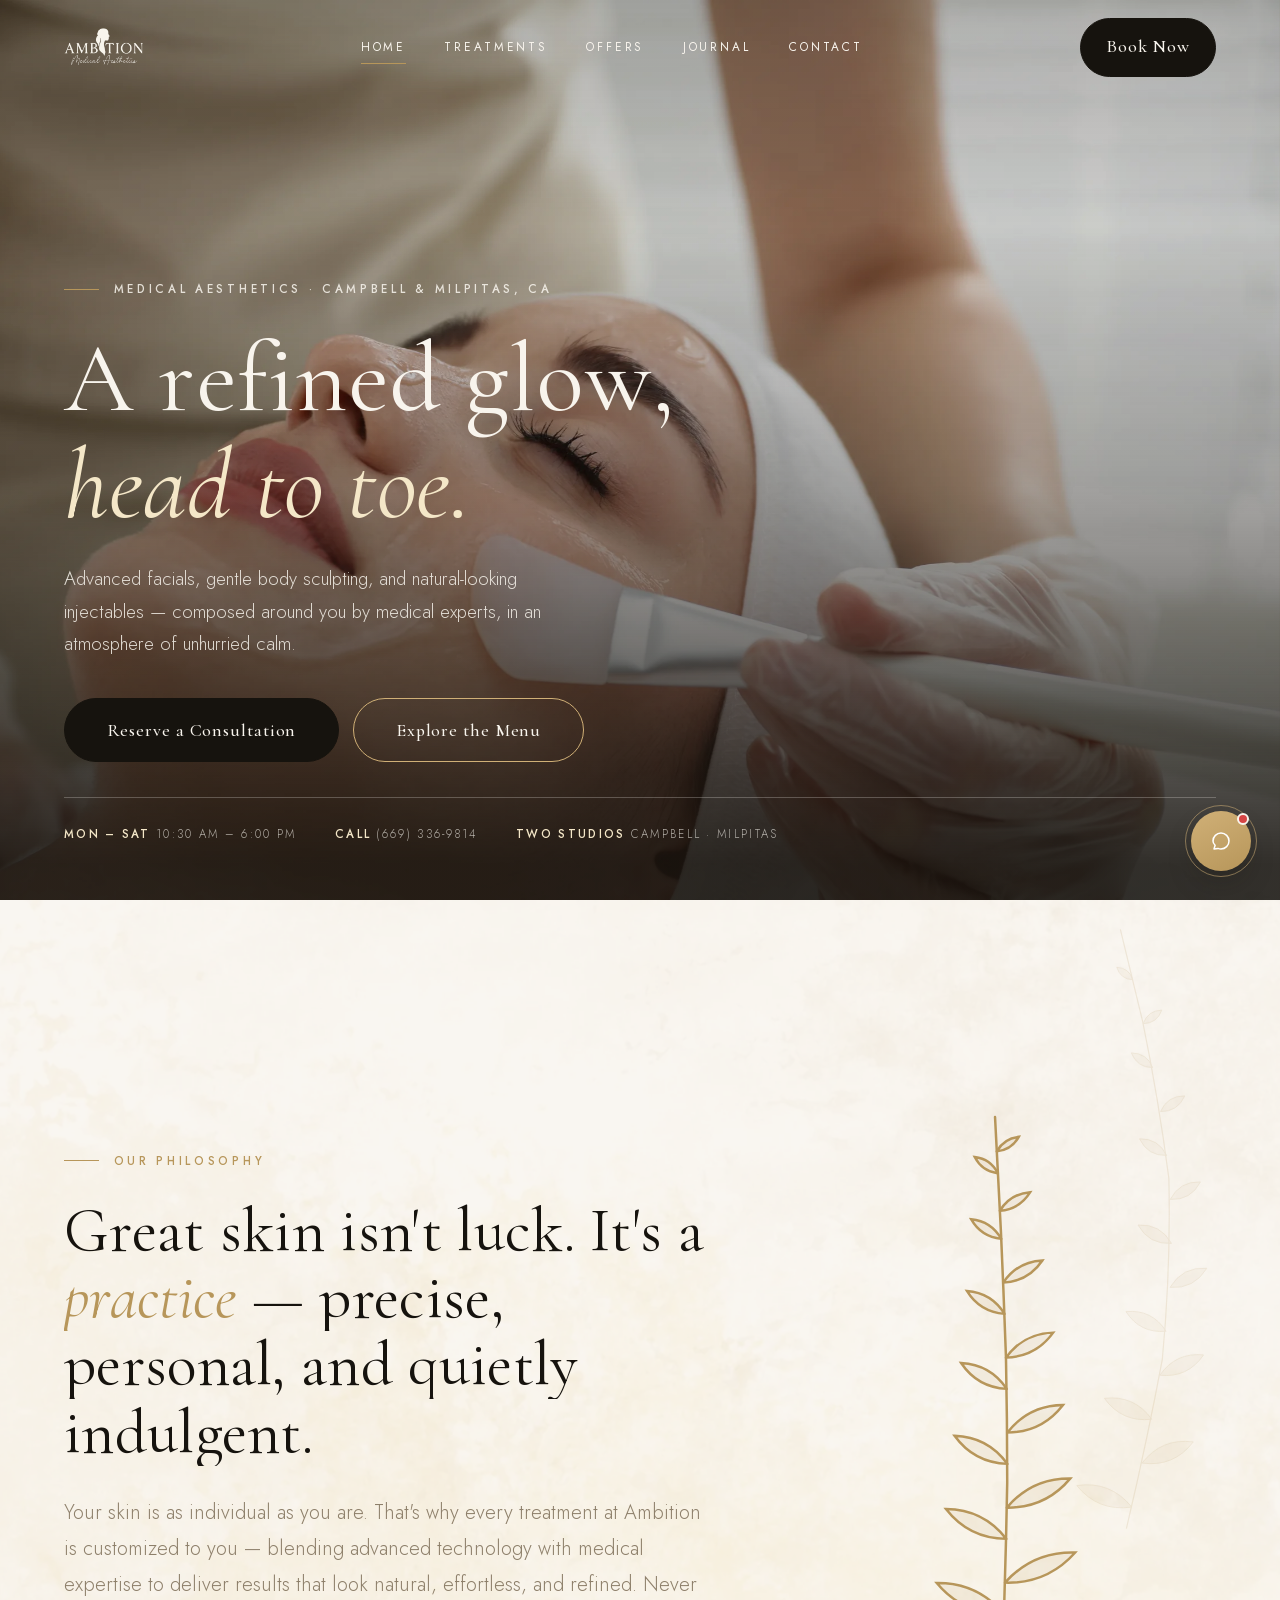
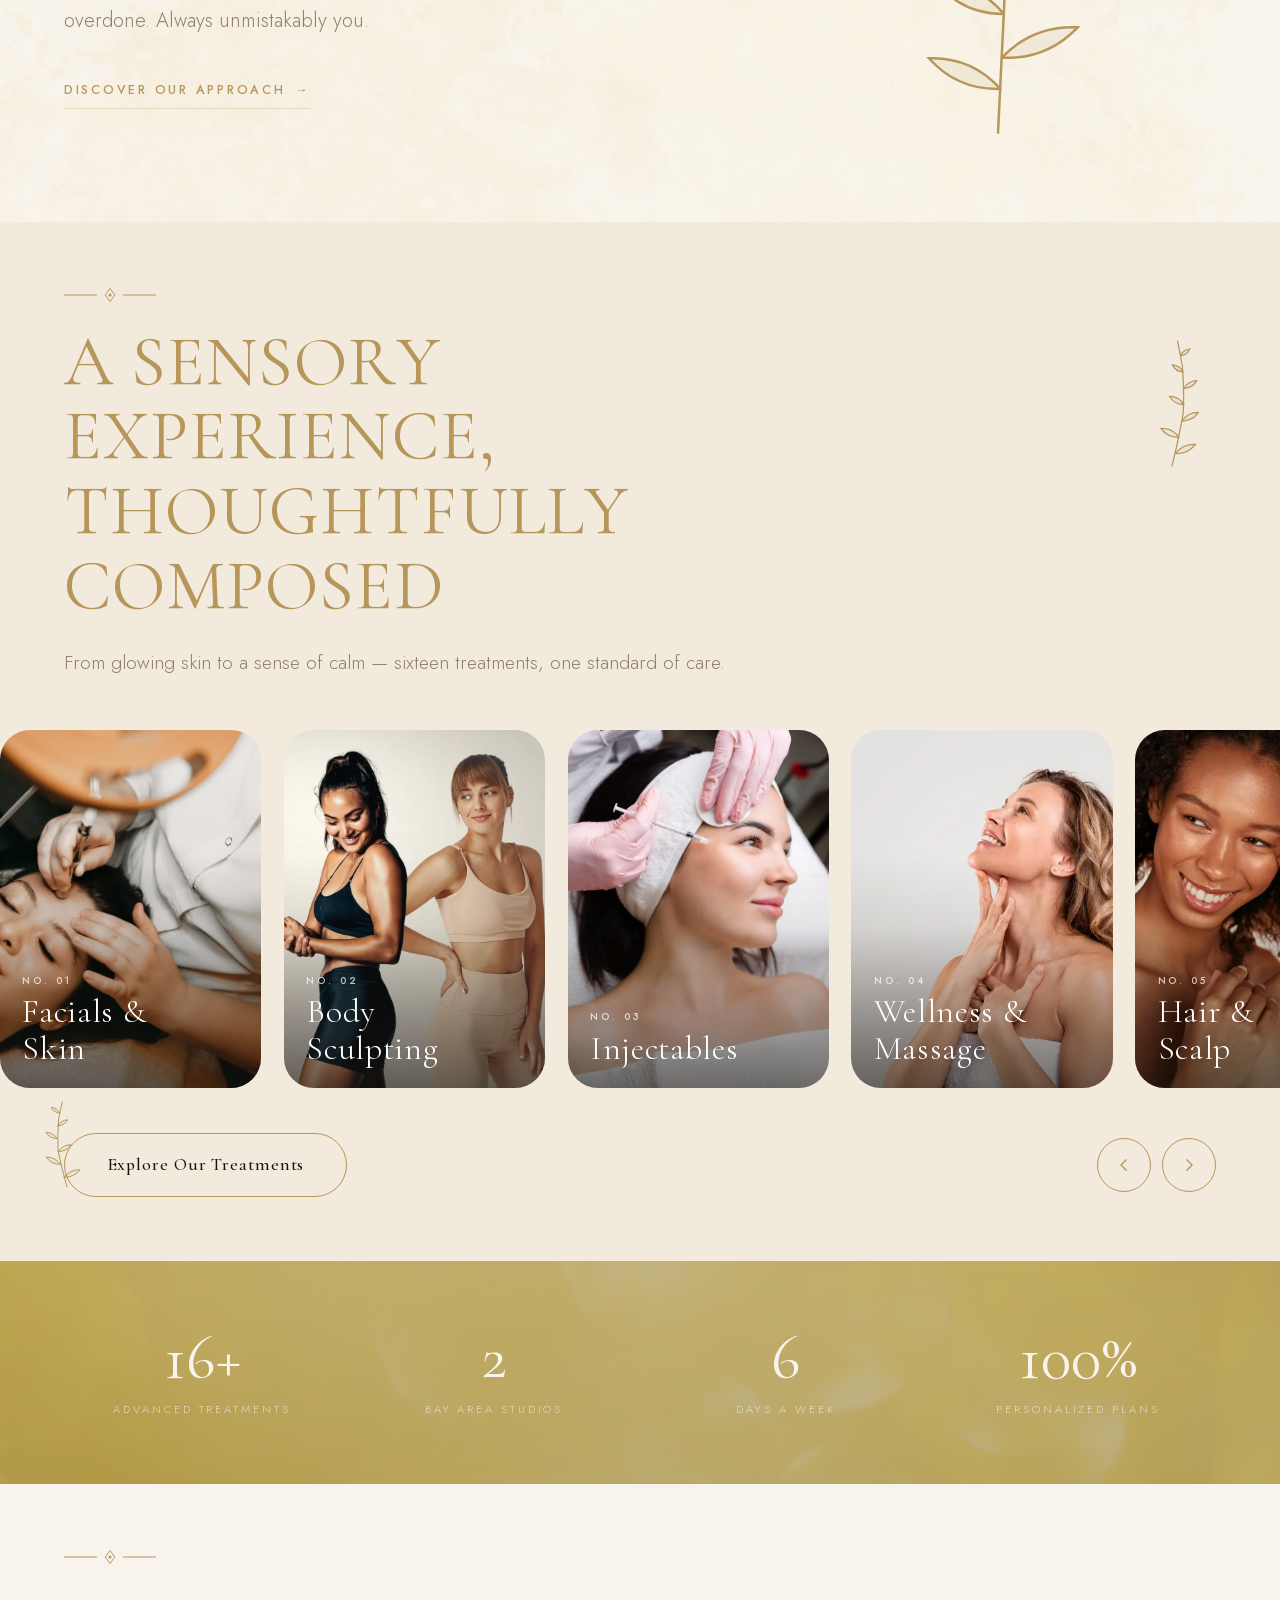
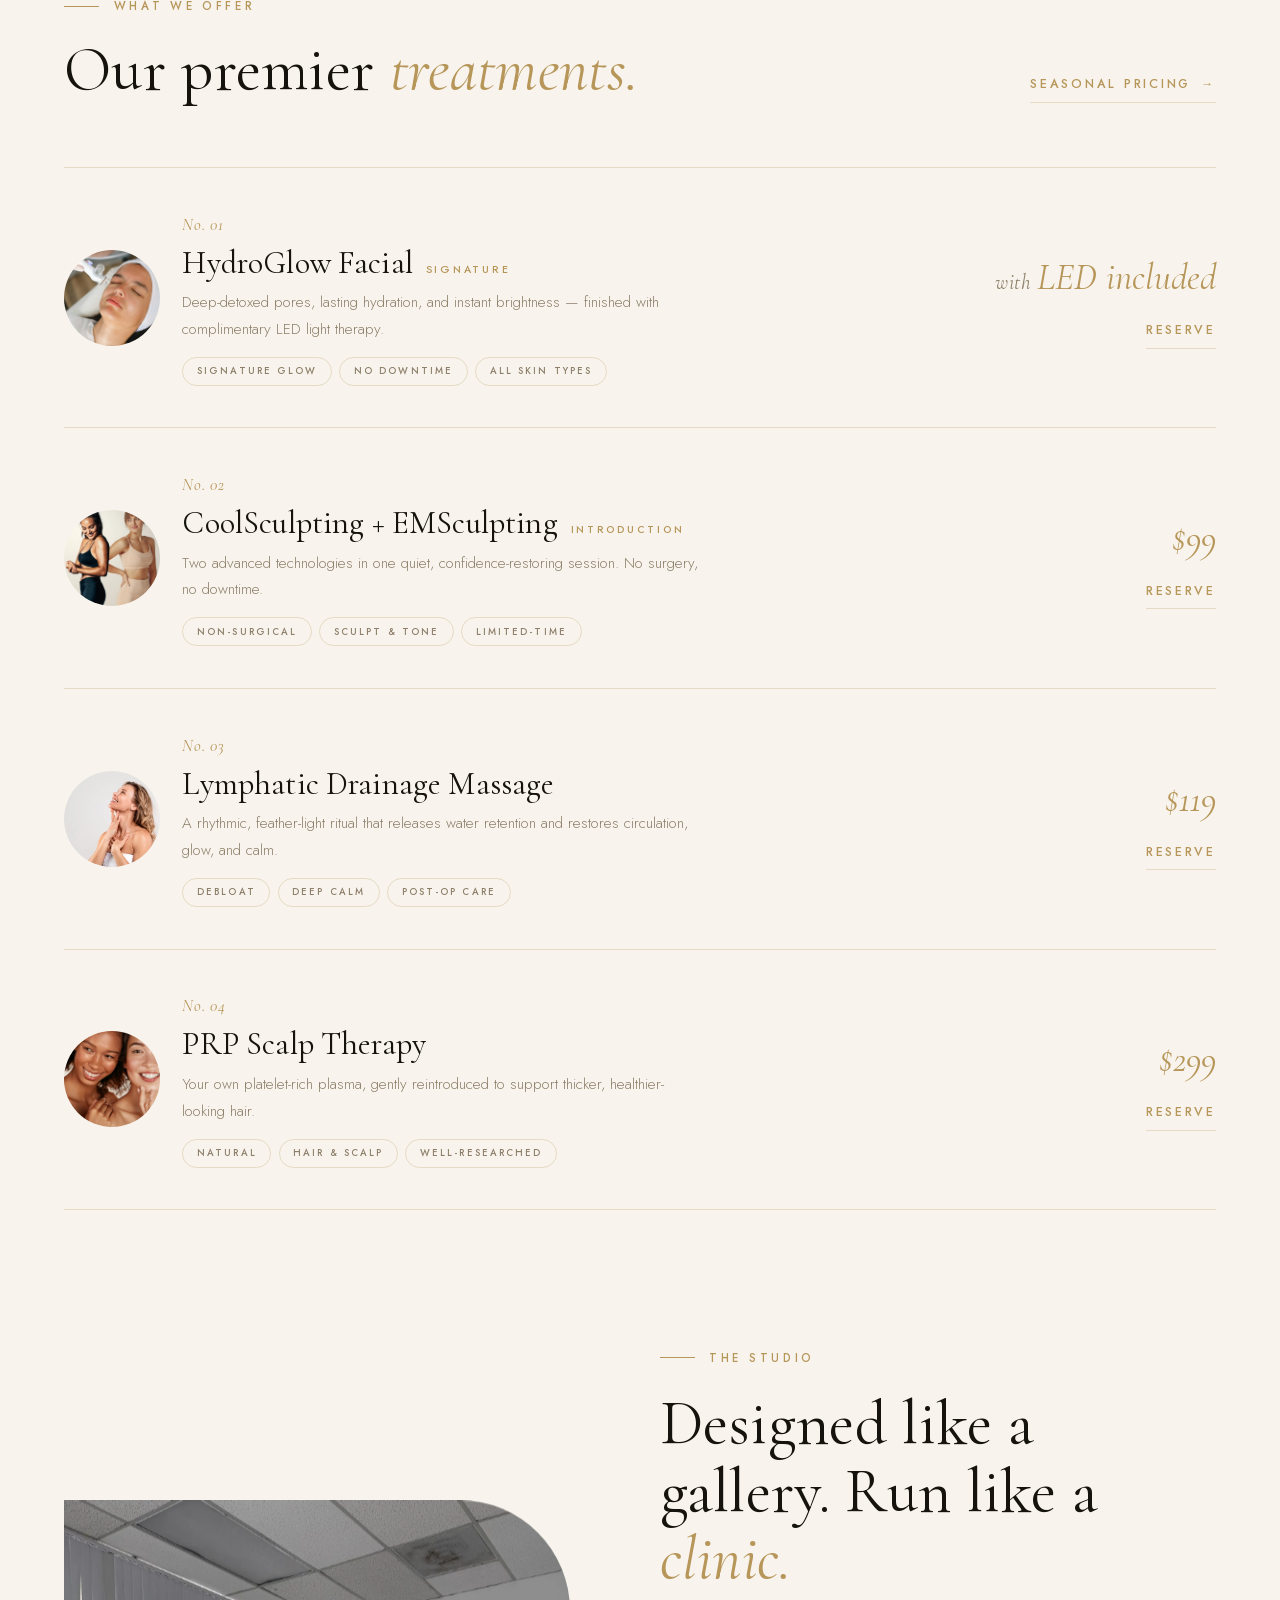
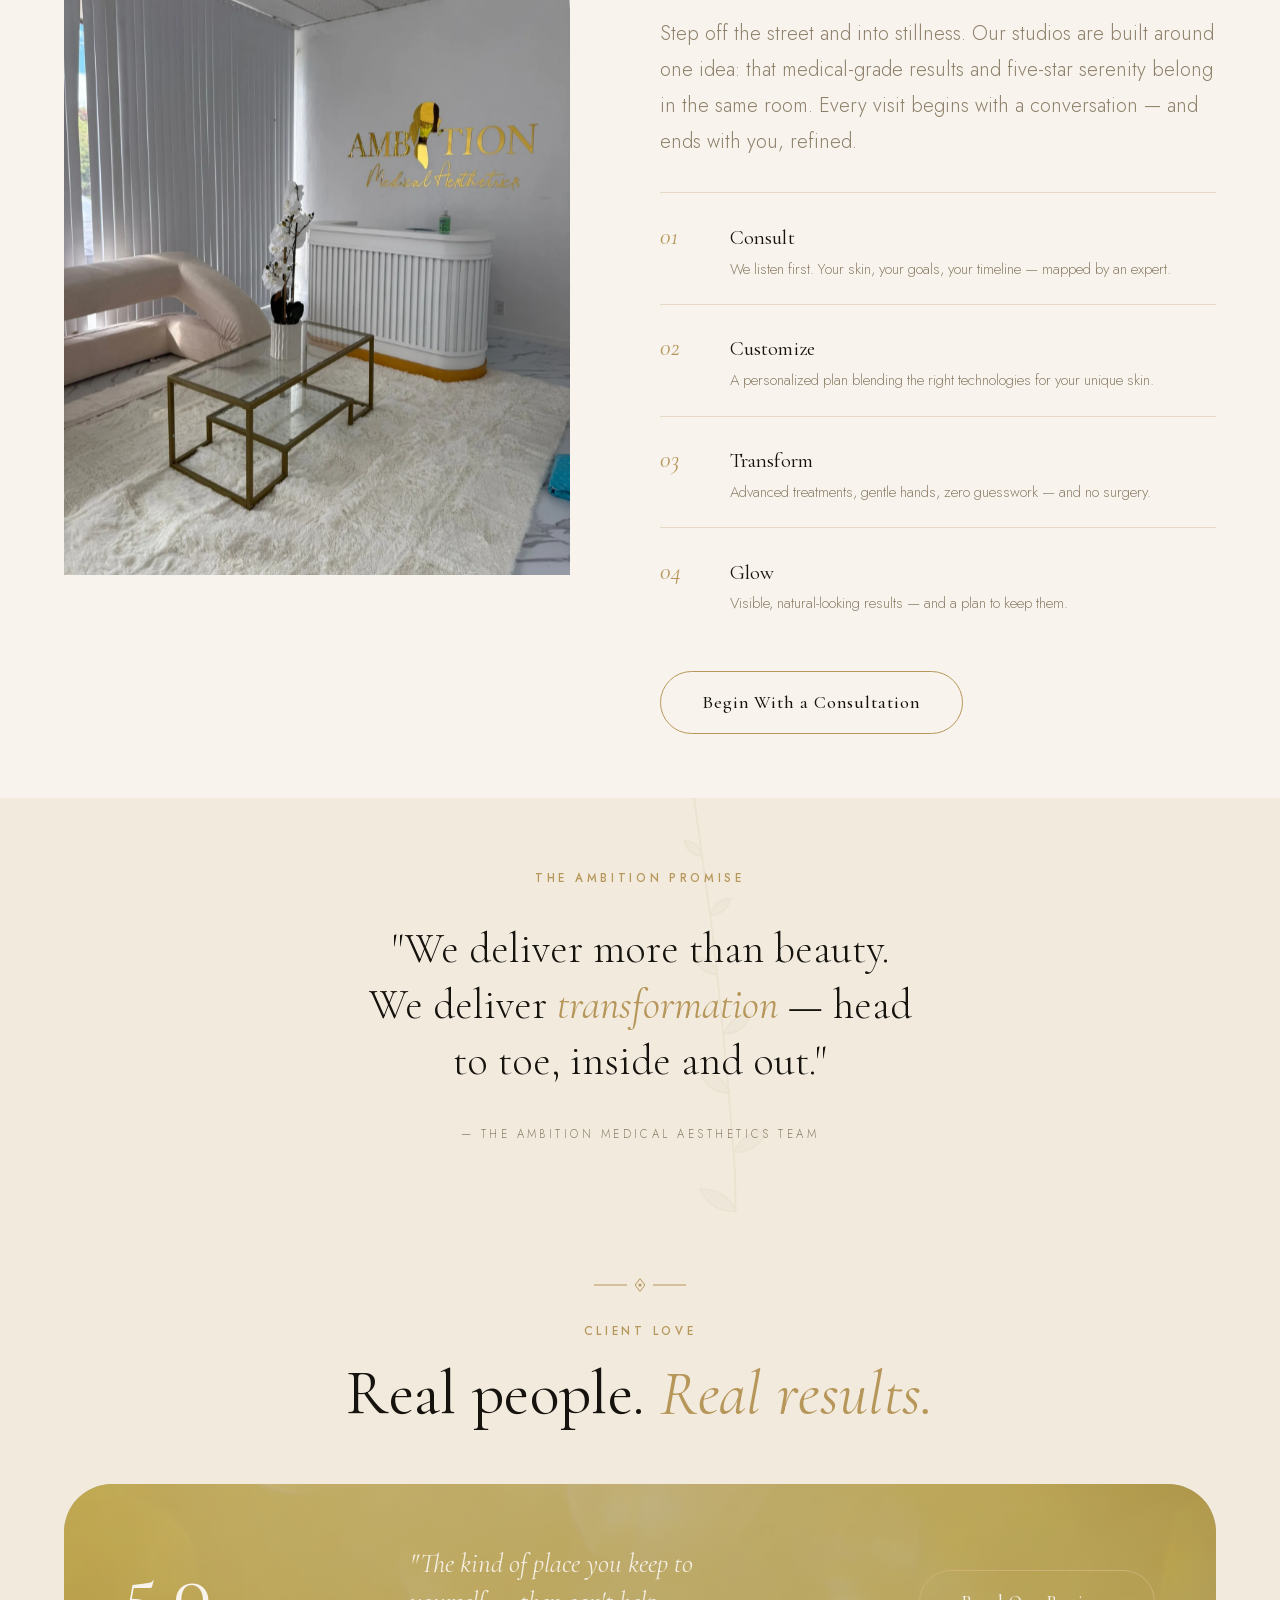
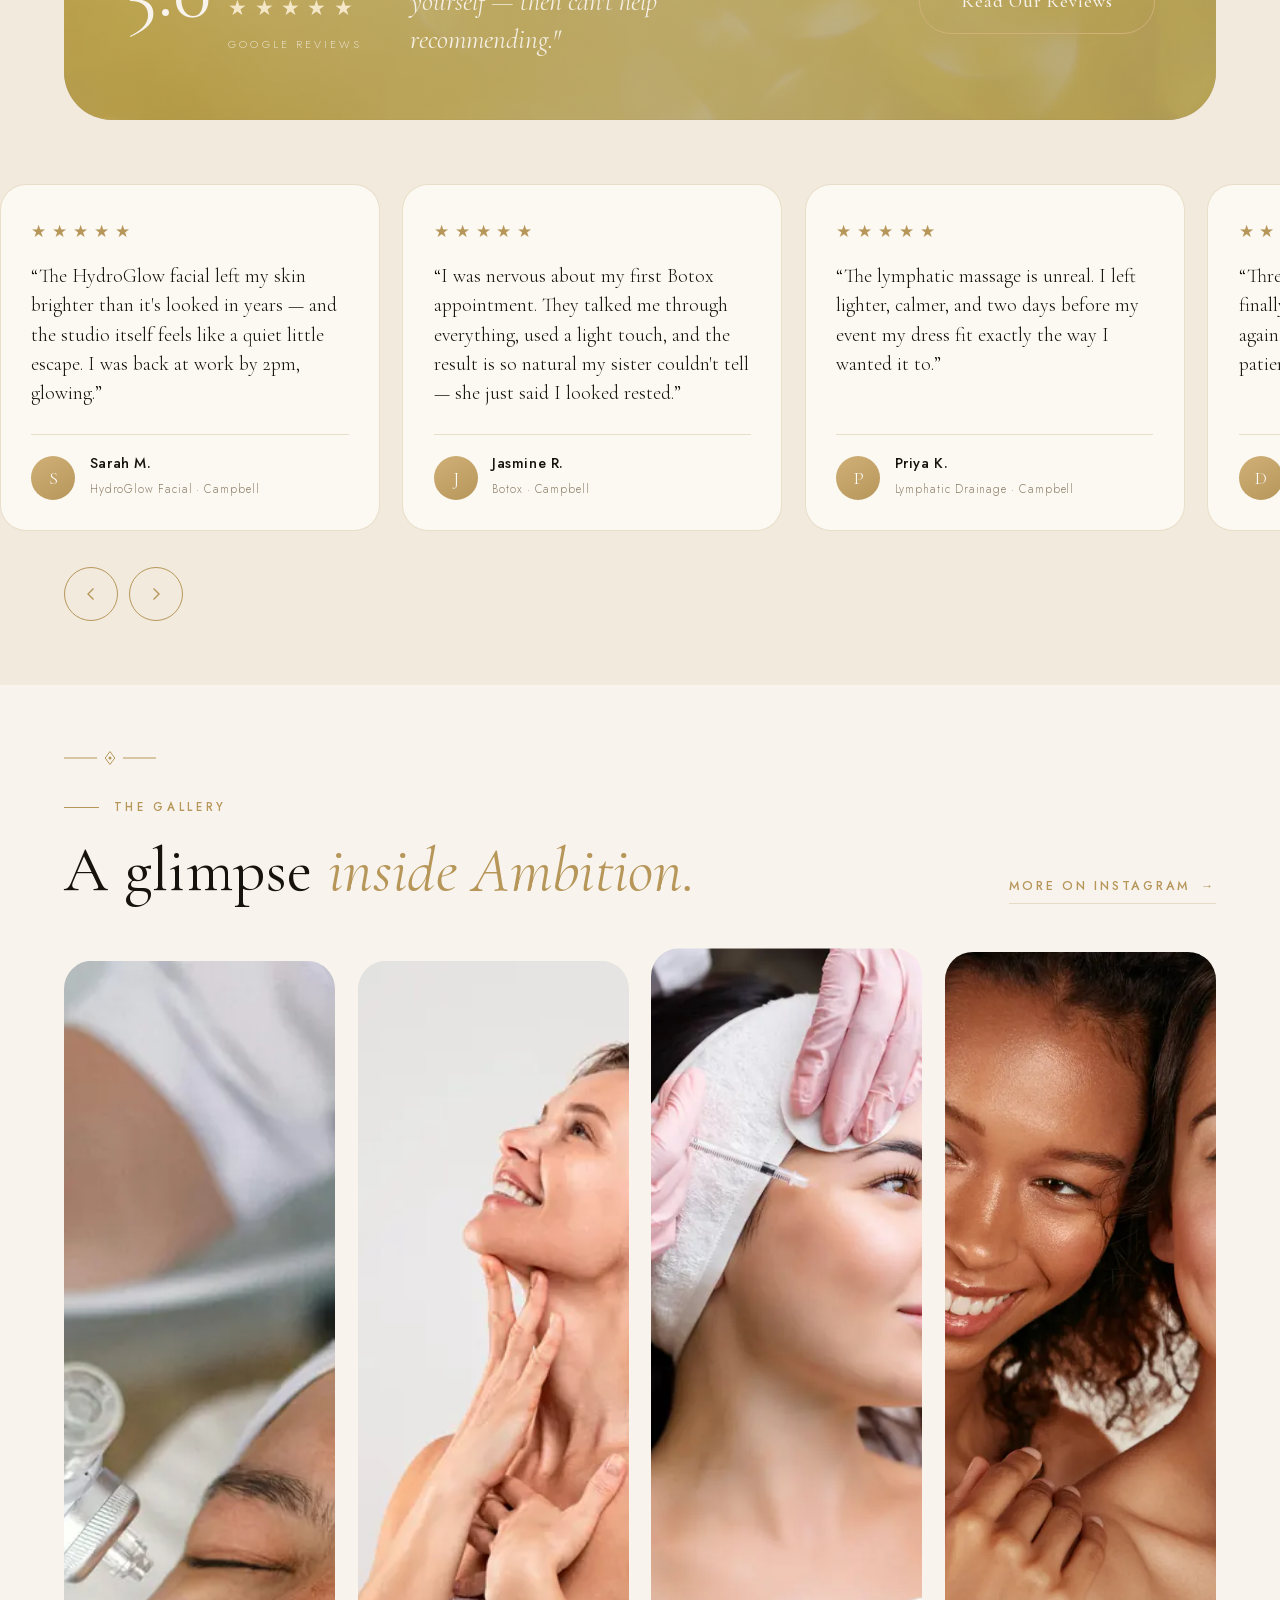
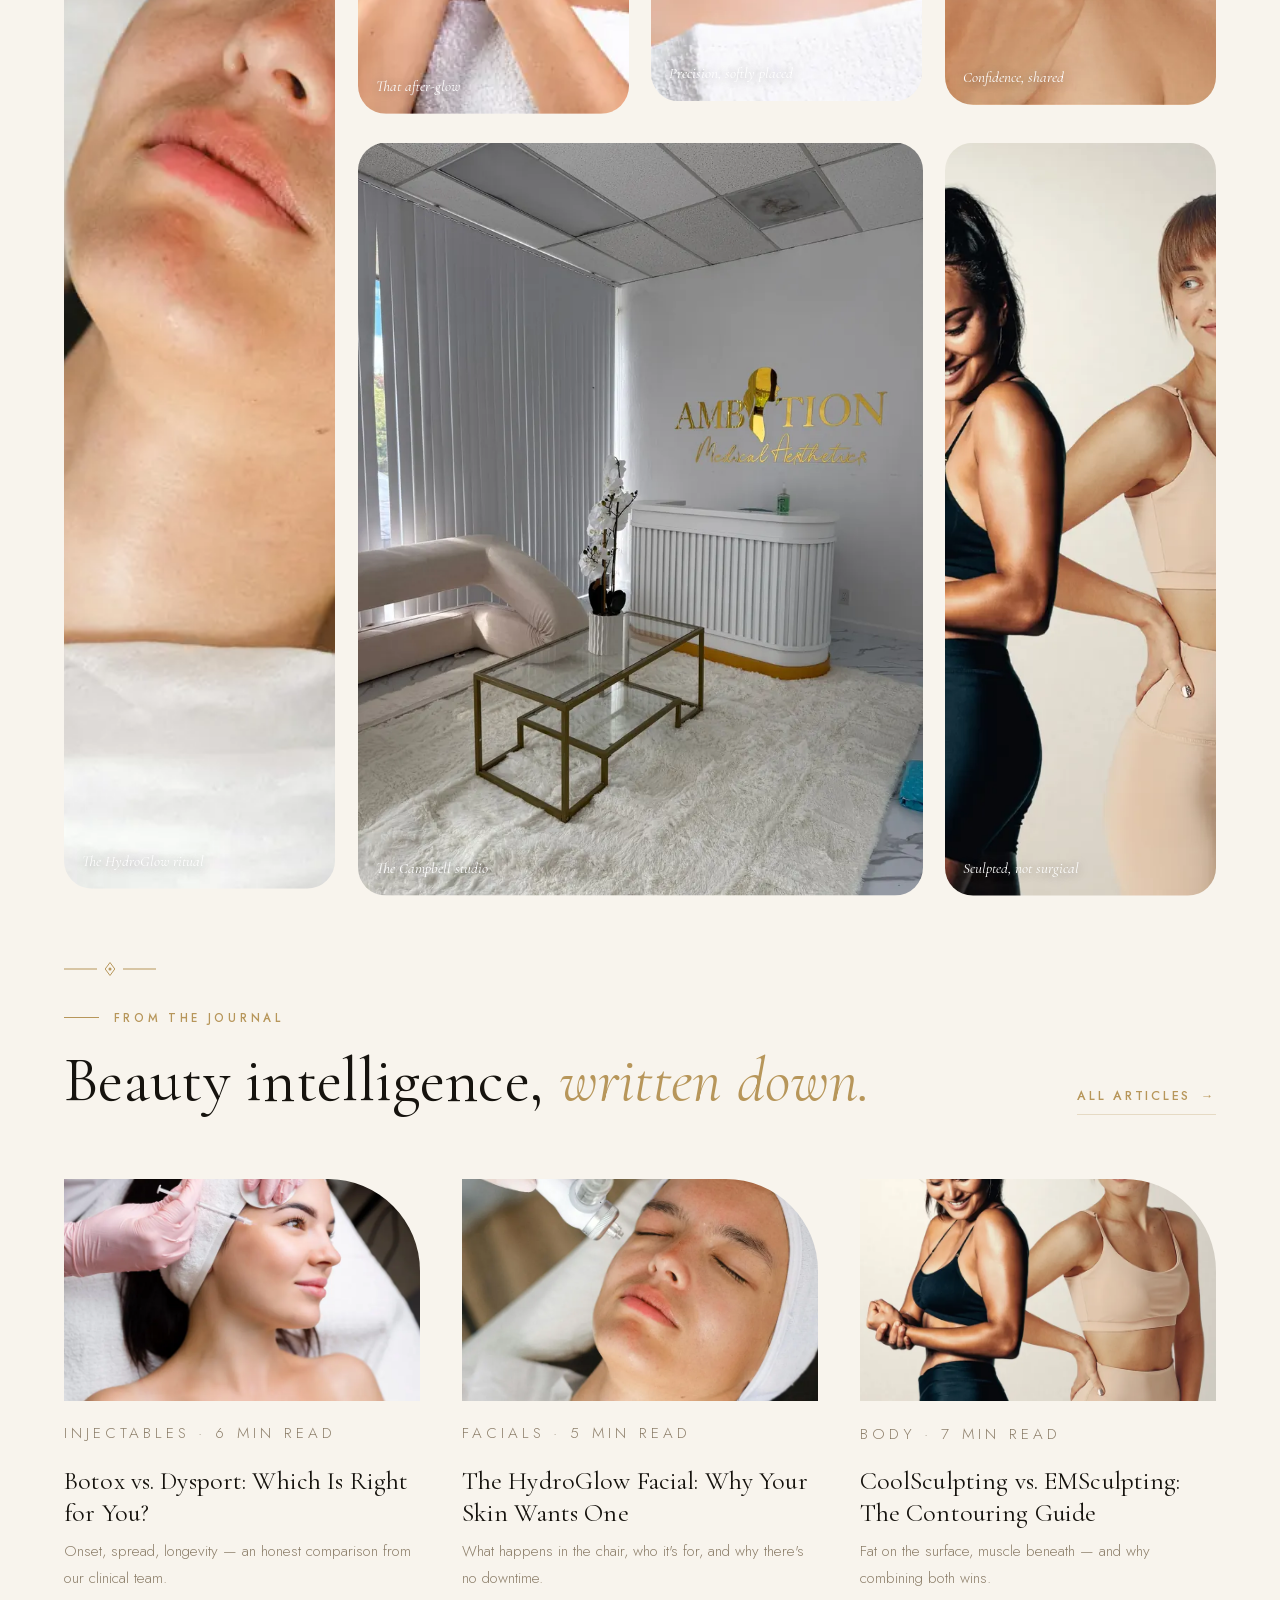
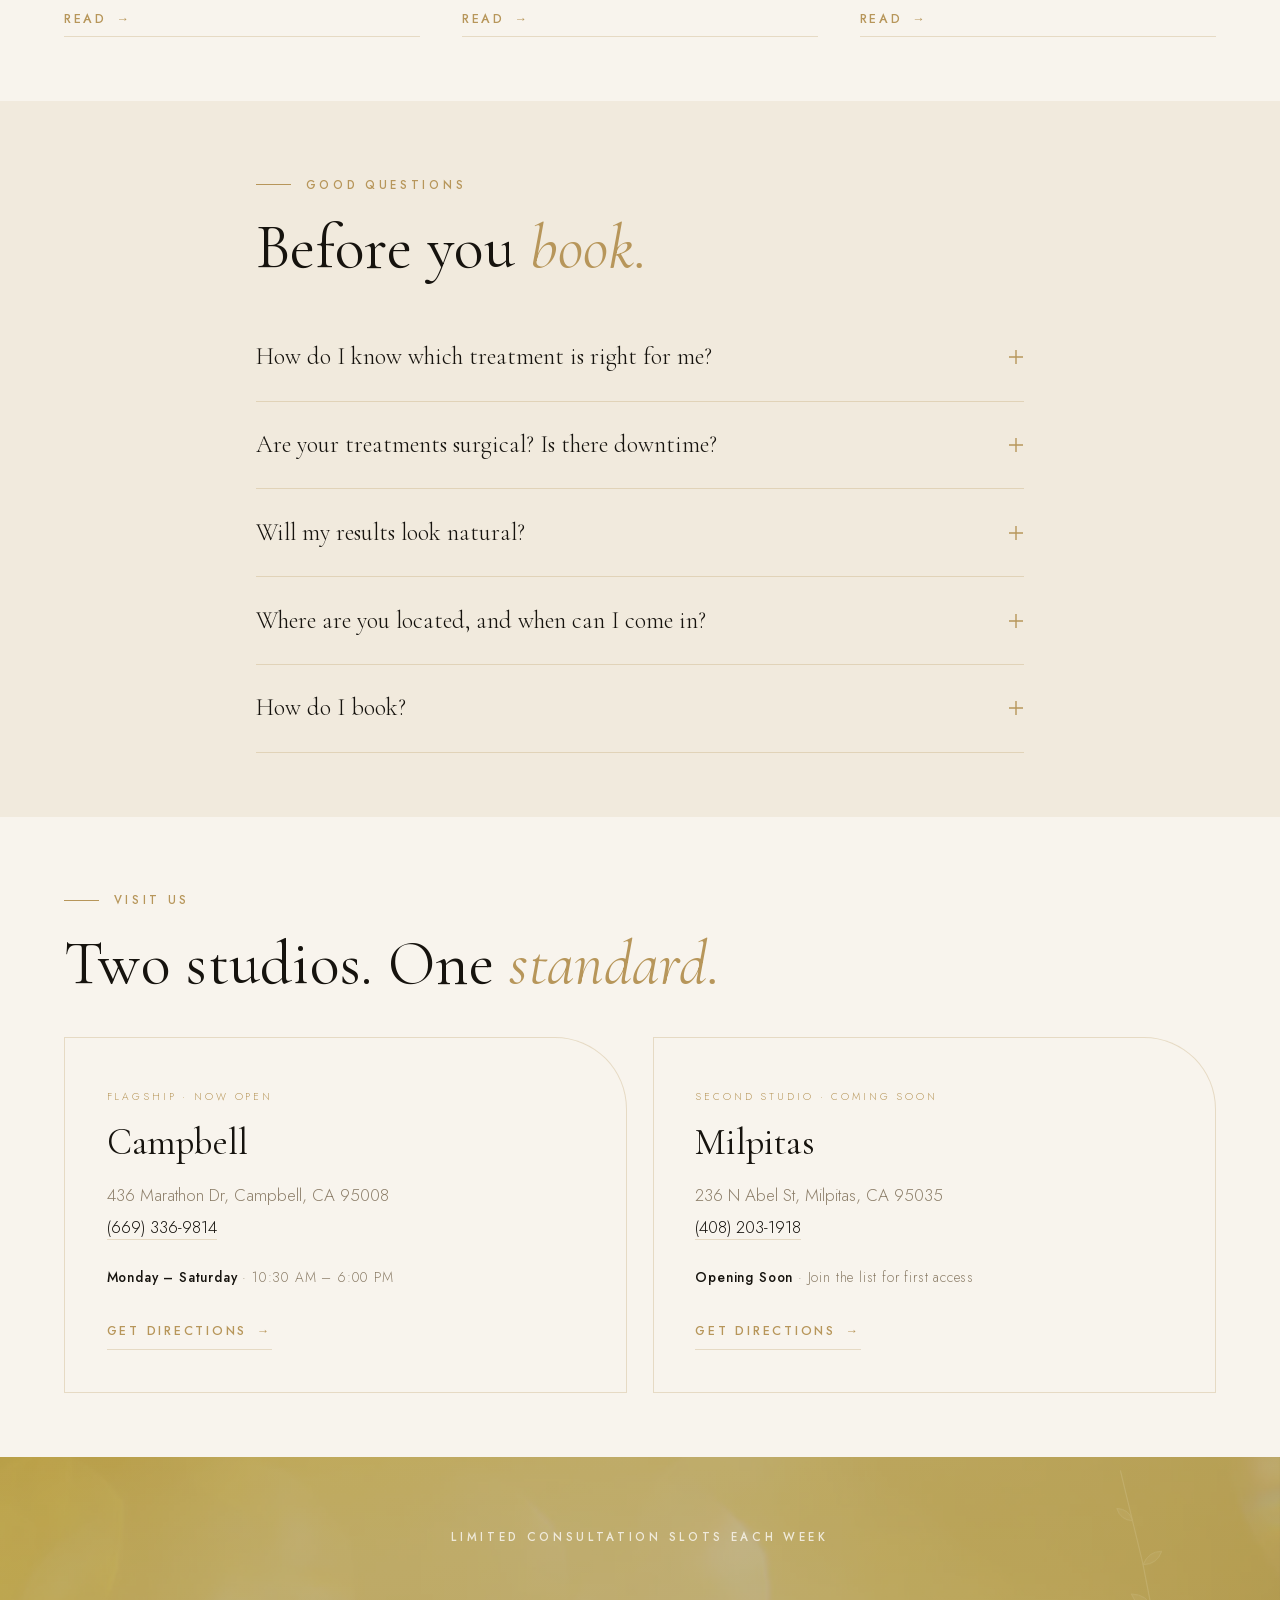
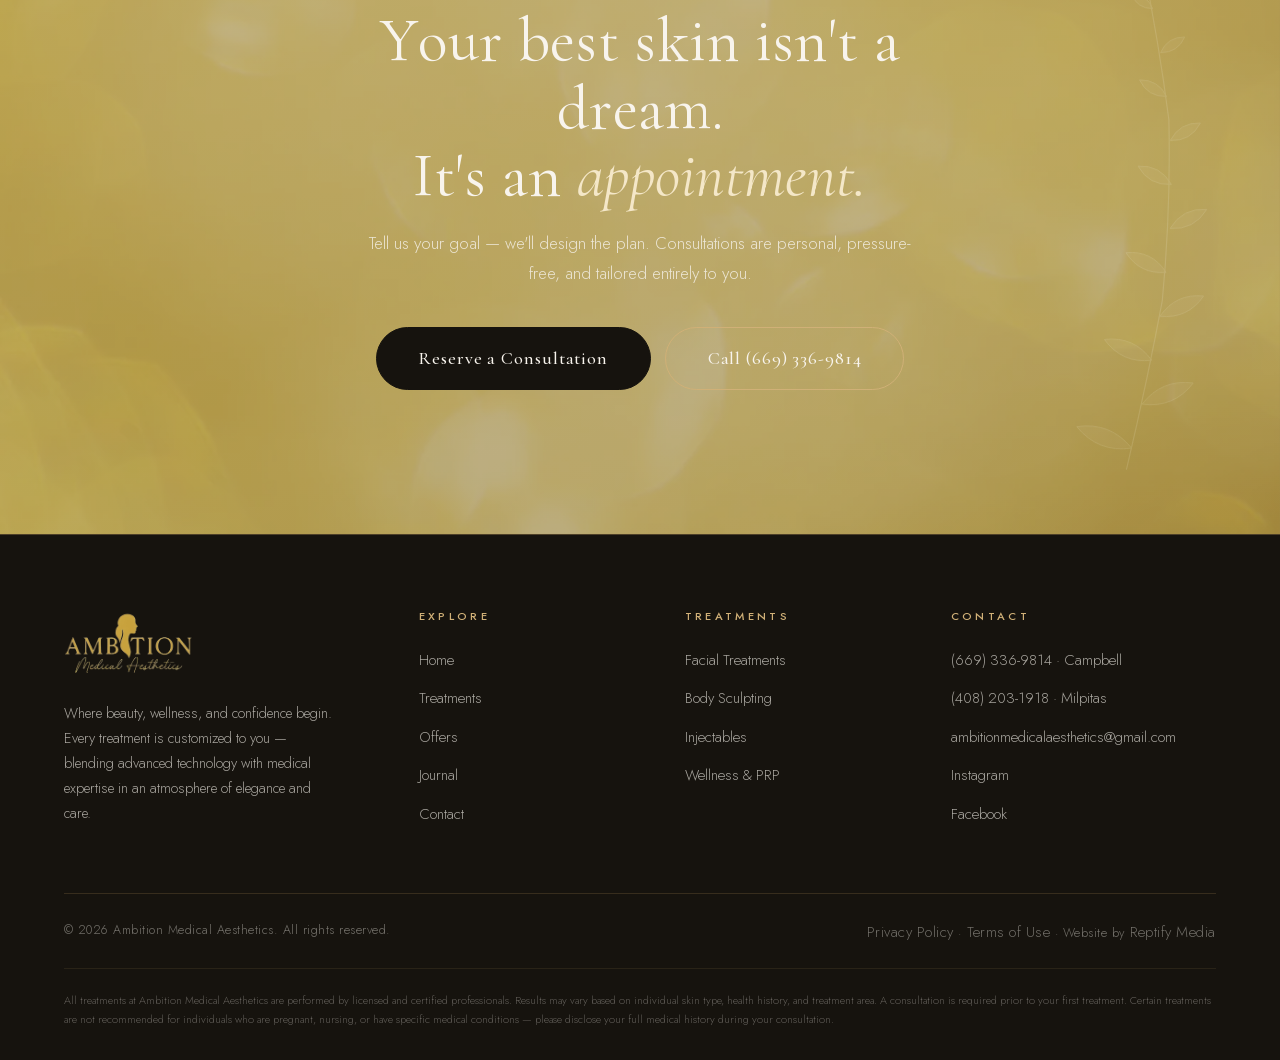
==== commit 1ea8eb30: "Spell out AM/PM in published hours and credit Reptify Media in the footer Homepage hero and contact " ====
--- a/index.html
+++ b/index.html
@@ -156,7 +156,7 @@
         <a class="btn btn--light btn--wide" href="services.html">Explore the Menu</a>
       </div>
       <div class="hero2__meta rv rv-d4">
-        <span><strong>Mon – Sat</strong> 10:30 – 6:00</span>
+        <span><strong>Mon – Sat</strong> 10:30 AM – 6:00 PM</span>
         <span><strong>Call</strong> (669) 336-9814</span>
         <span><strong>Two Studios</strong> Campbell · Milpitas</span>
       </div>
@@ -598,7 +598,7 @@
     </div>
     <div class="footer__bar">
       <span>© <span data-year>2026</span> Ambition Medical Aesthetics. All rights reserved.</span>
-      <span><a href="privacy.html">Privacy Policy</a> · <a href="terms.html">Terms of Use</a></span>
+      <span><a href="privacy.html">Privacy Policy</a> · <a href="terms.html">Terms of Use</a> &middot; Website by <a href="https://reptifymedia.com" target="_blank" rel="noopener">Reptify Media</a></span>
     </div>
     <p class="footer__legal">All treatments at Ambition Medical Aesthetics are performed by licensed and certified professionals. Results may vary based on individual skin type, health history, and treatment area. A consultation is required prior to your first treatment. Certain treatments are not recommended for individuals who are pregnant, nursing, or have specific medical conditions &mdash; please disclose your full medical history during your consultation.</p>
   </div>
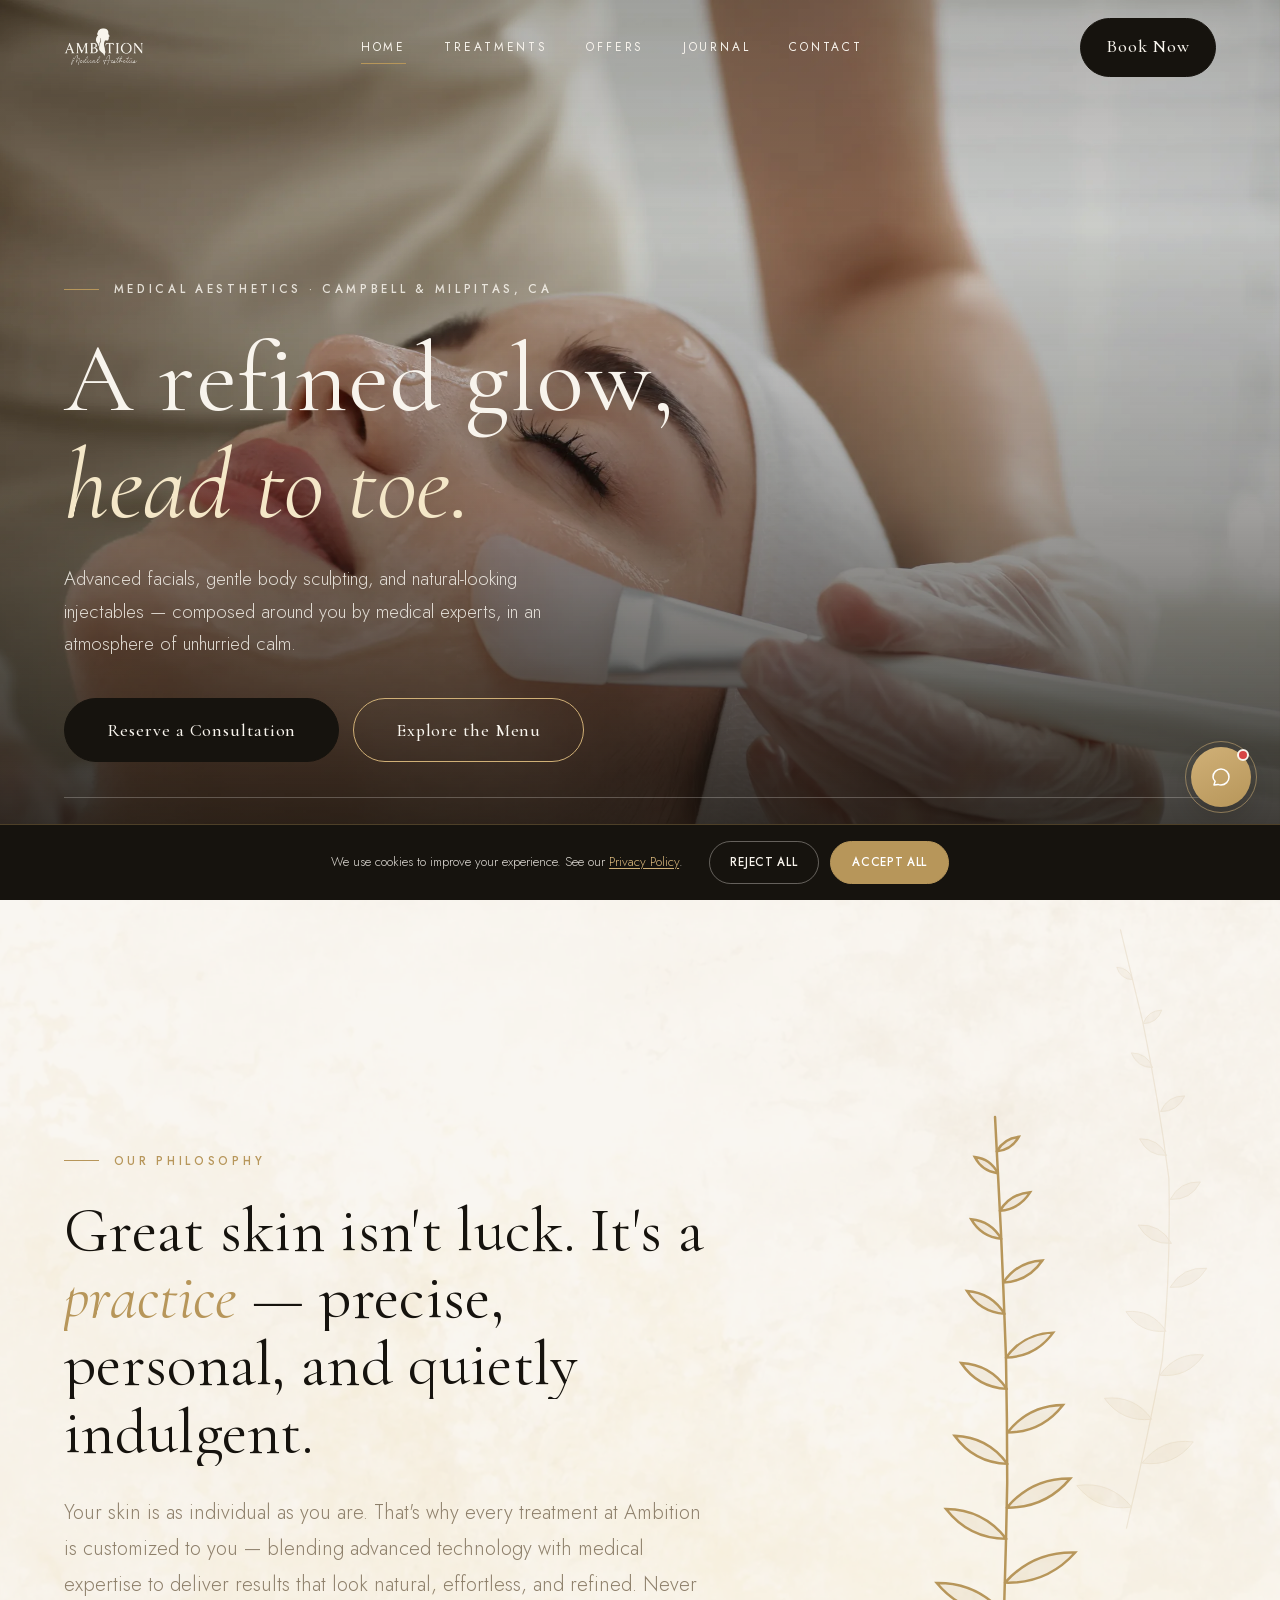
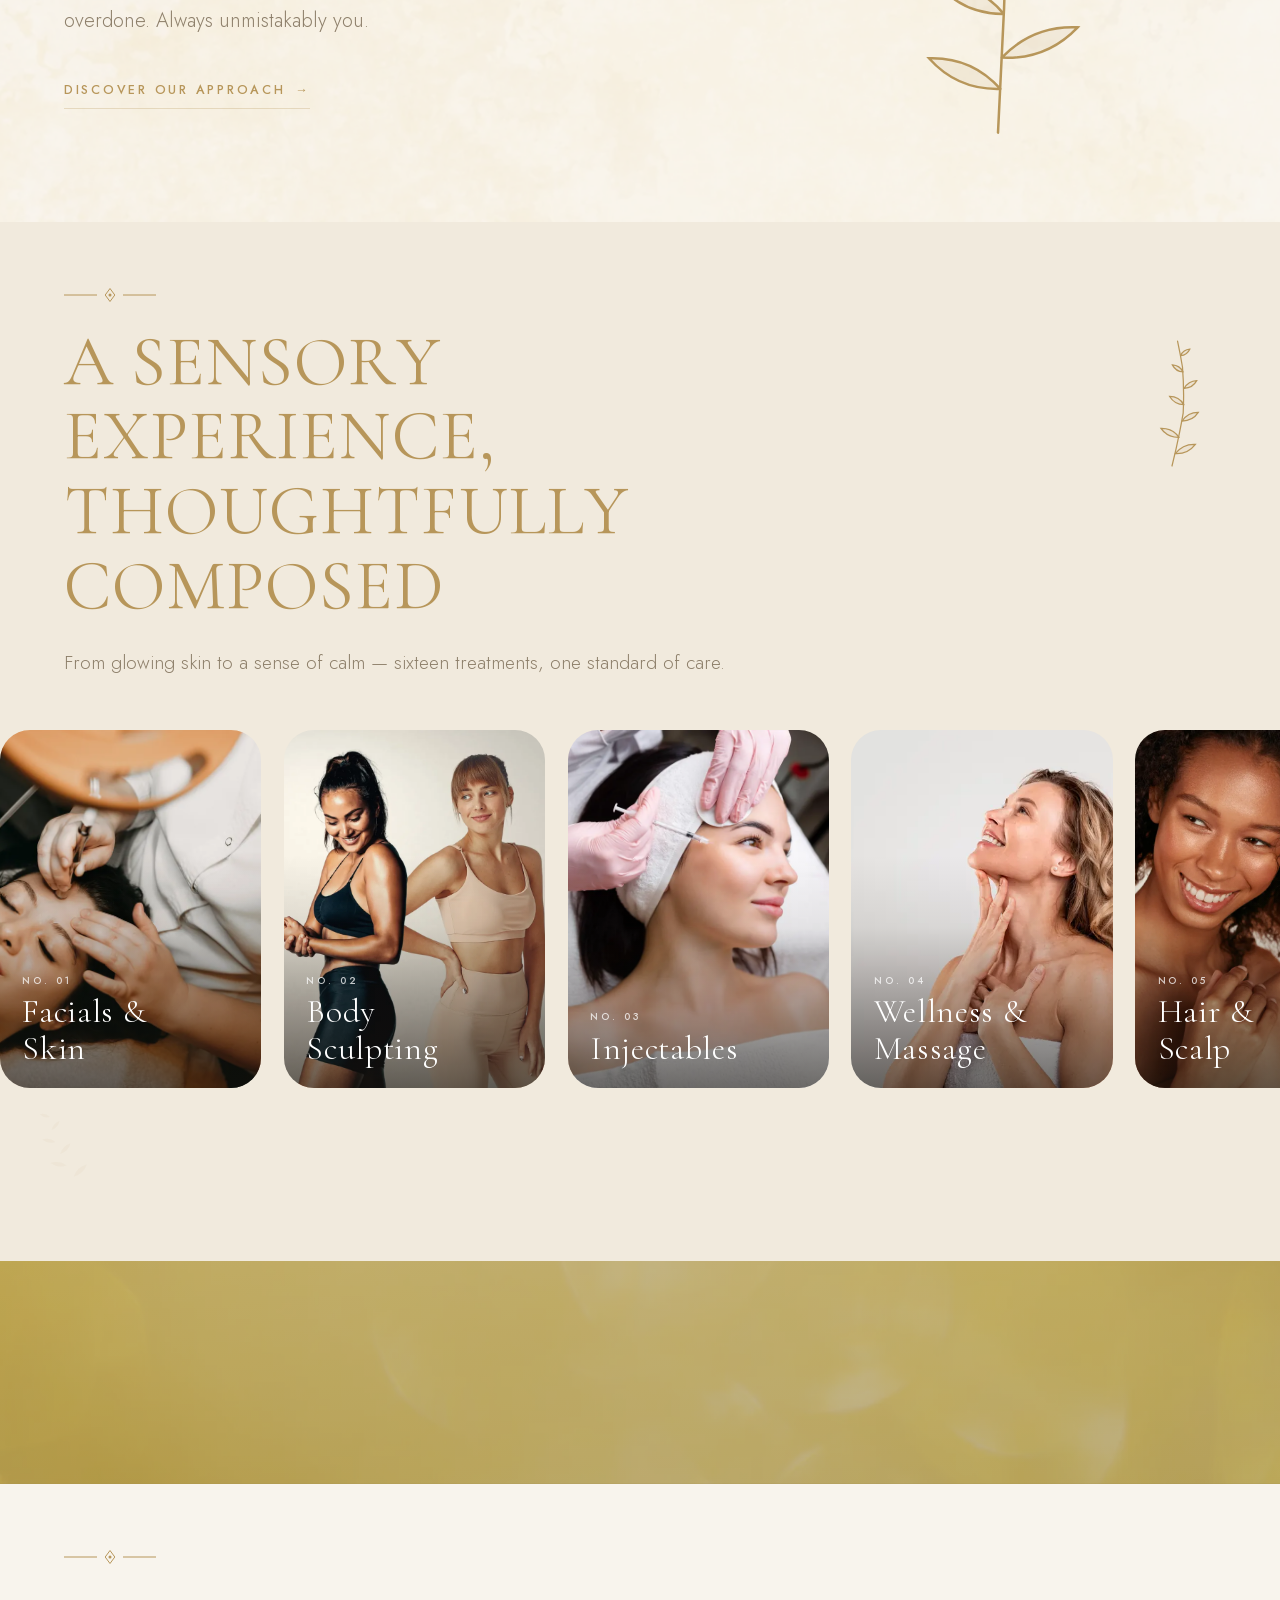
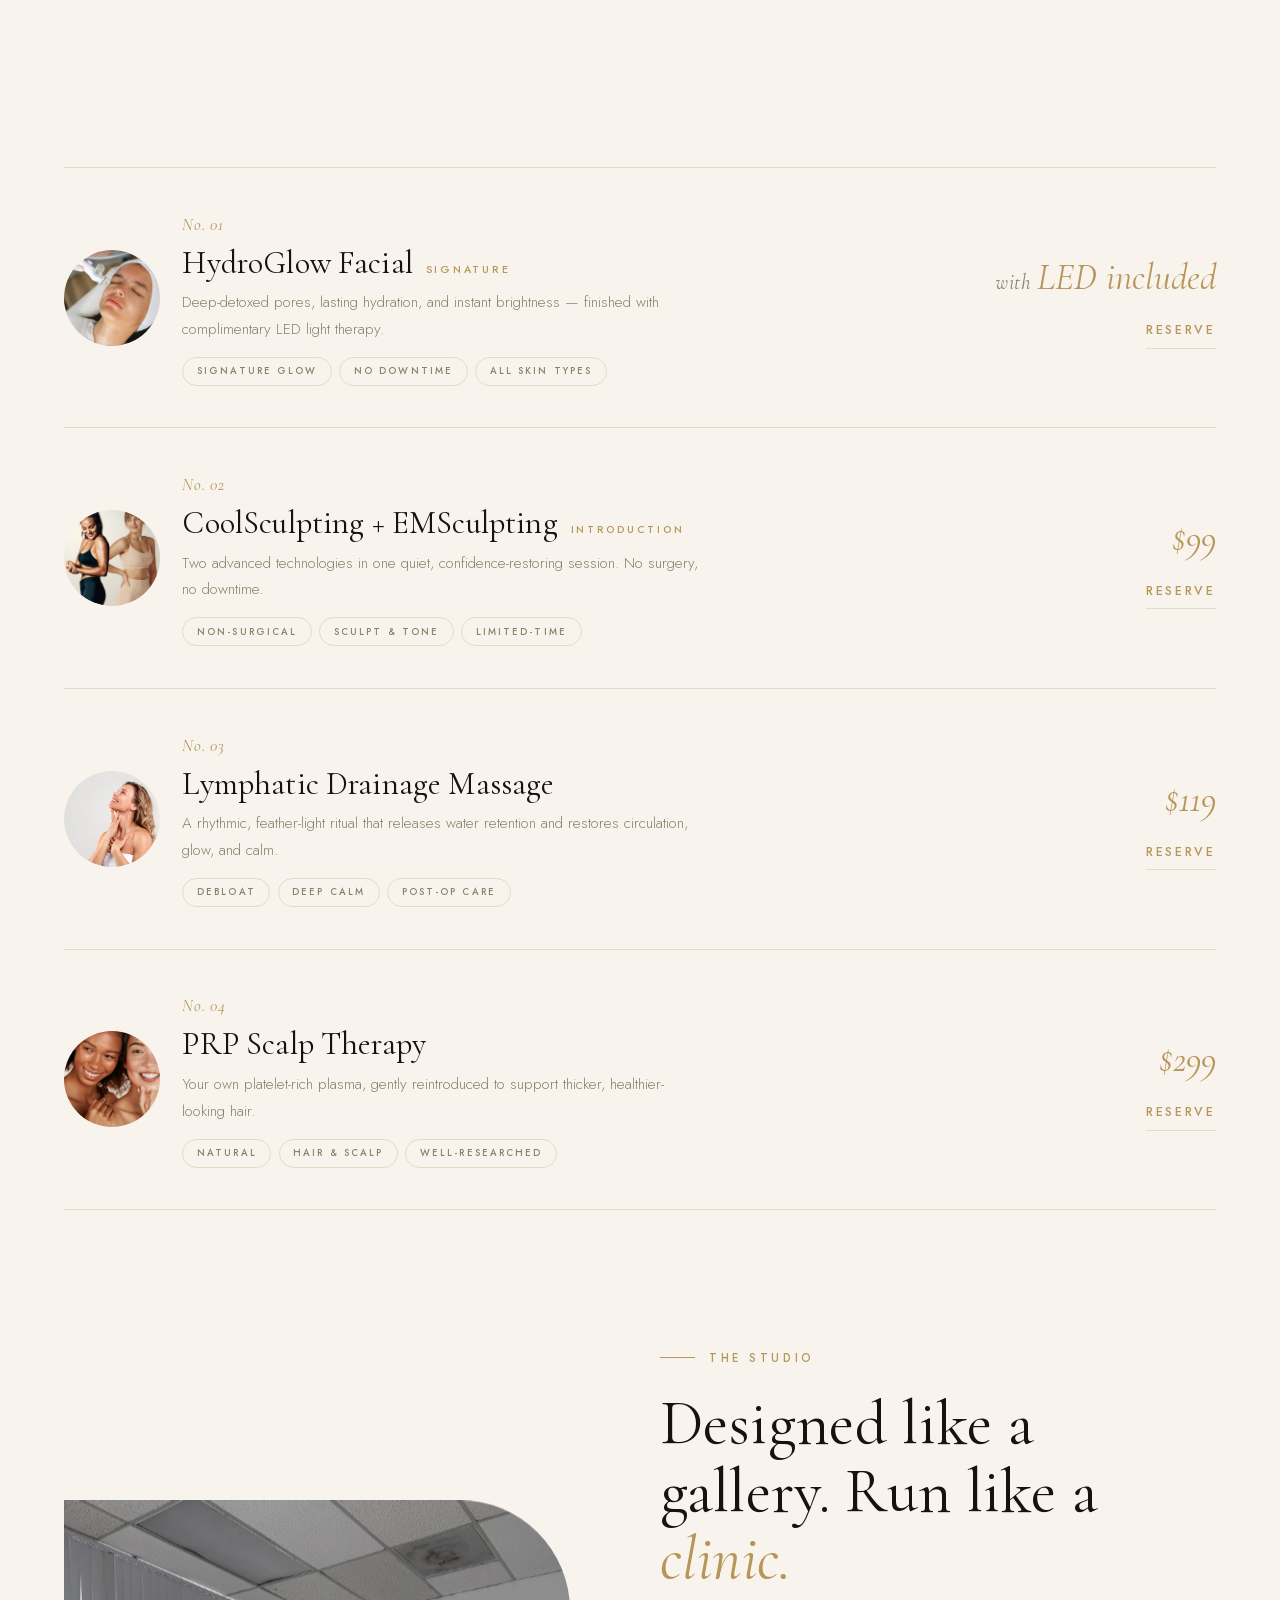
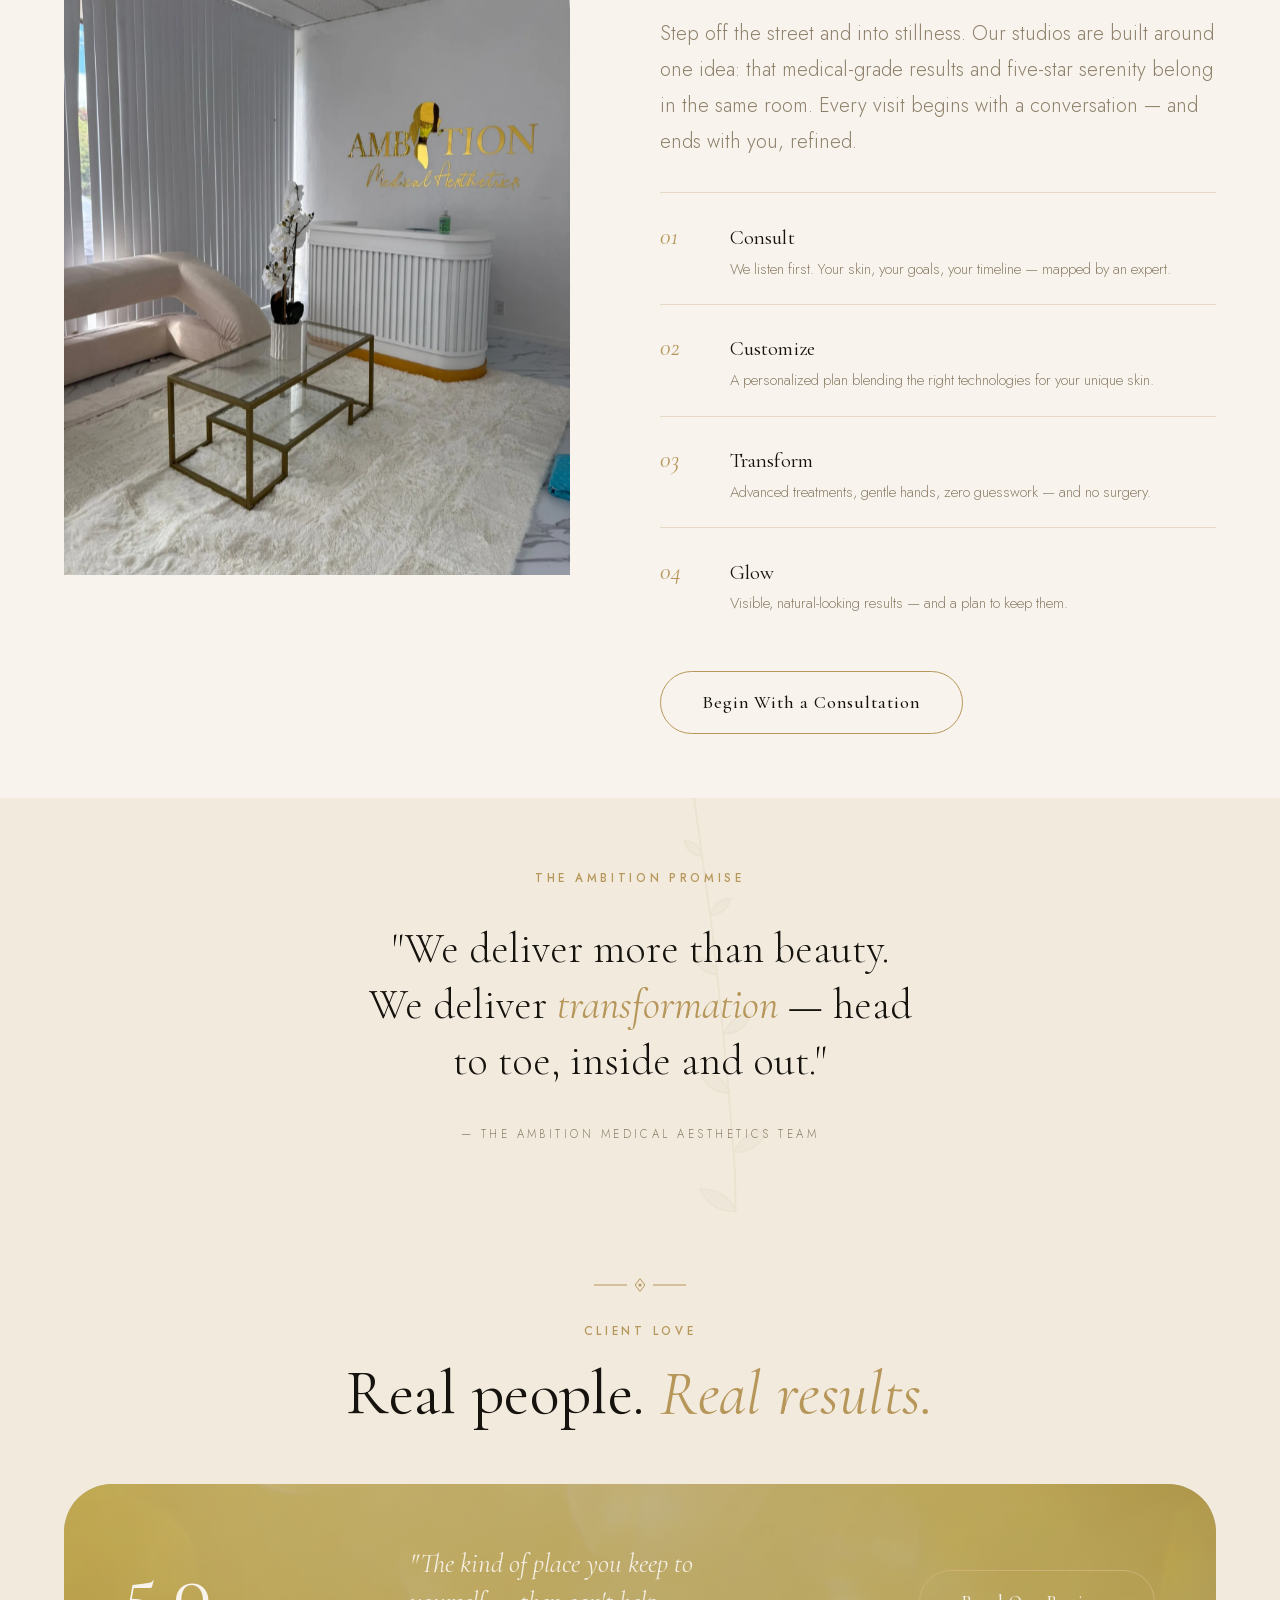
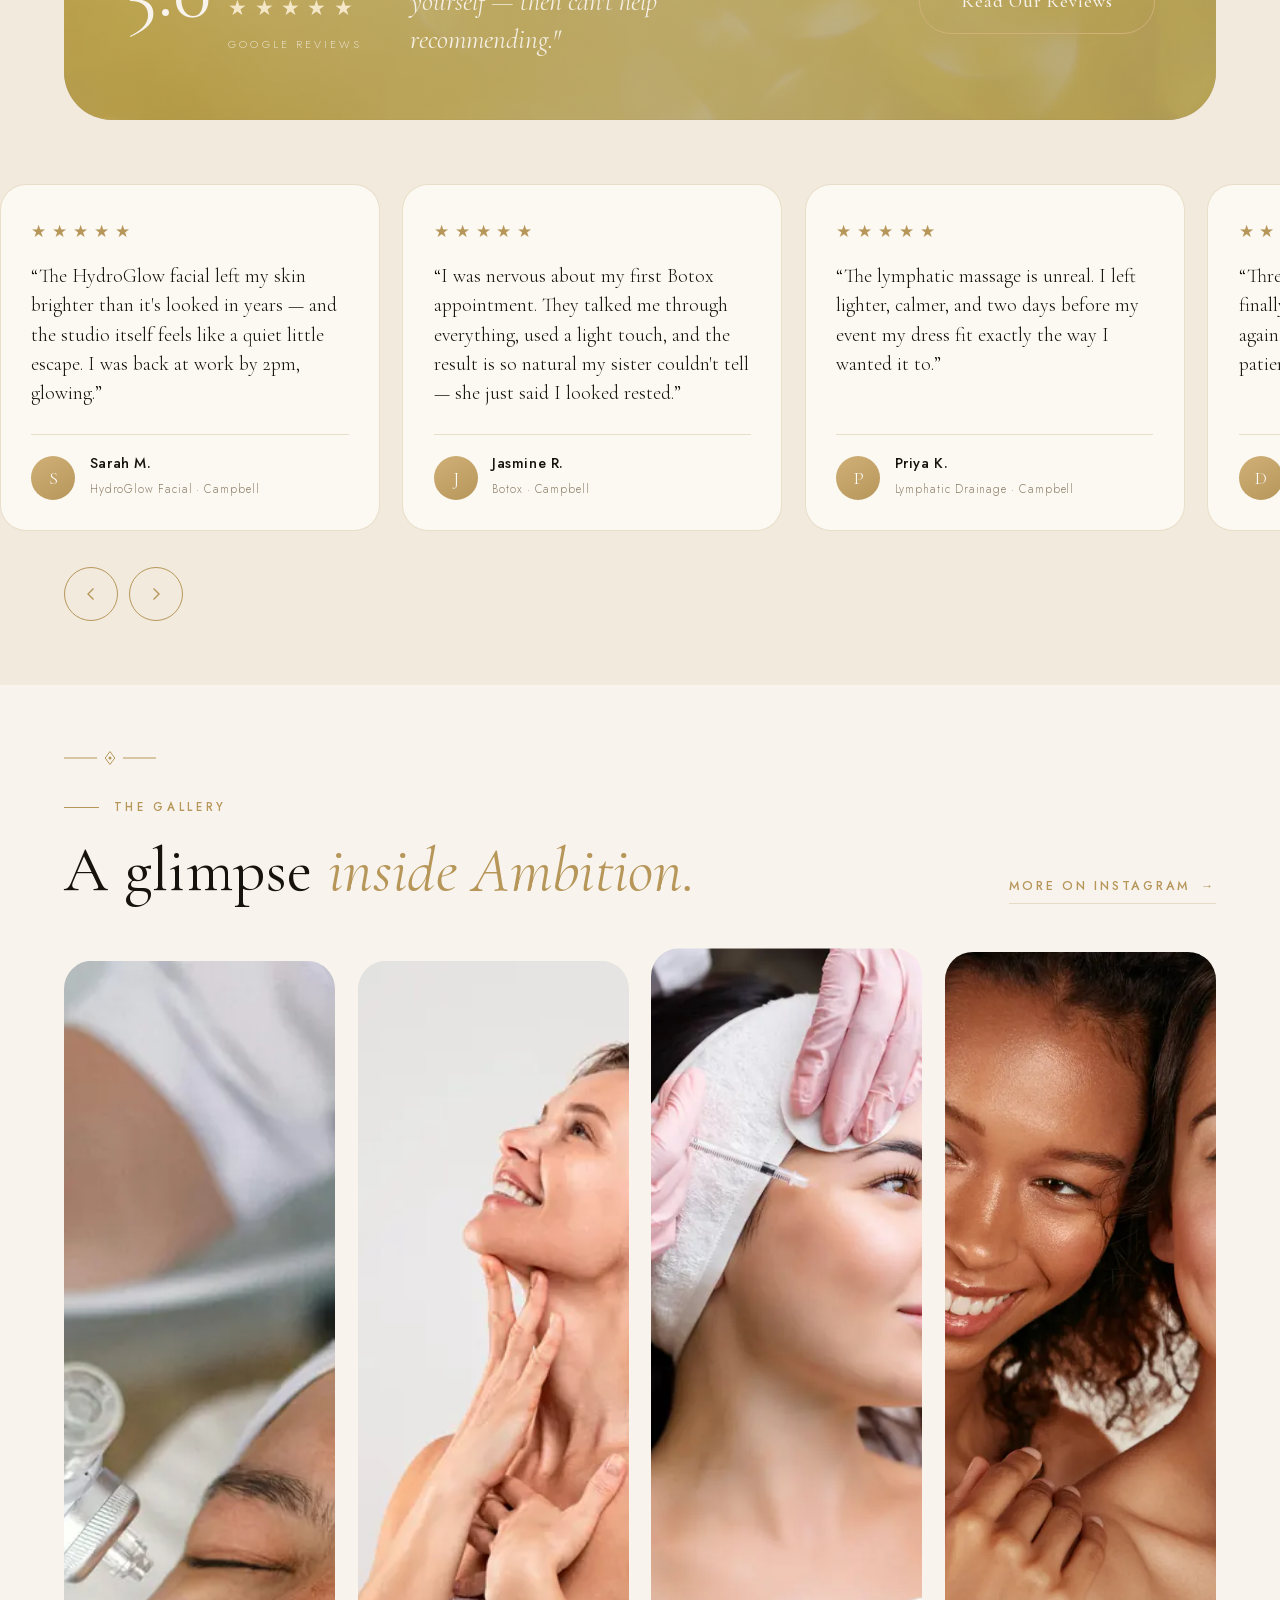
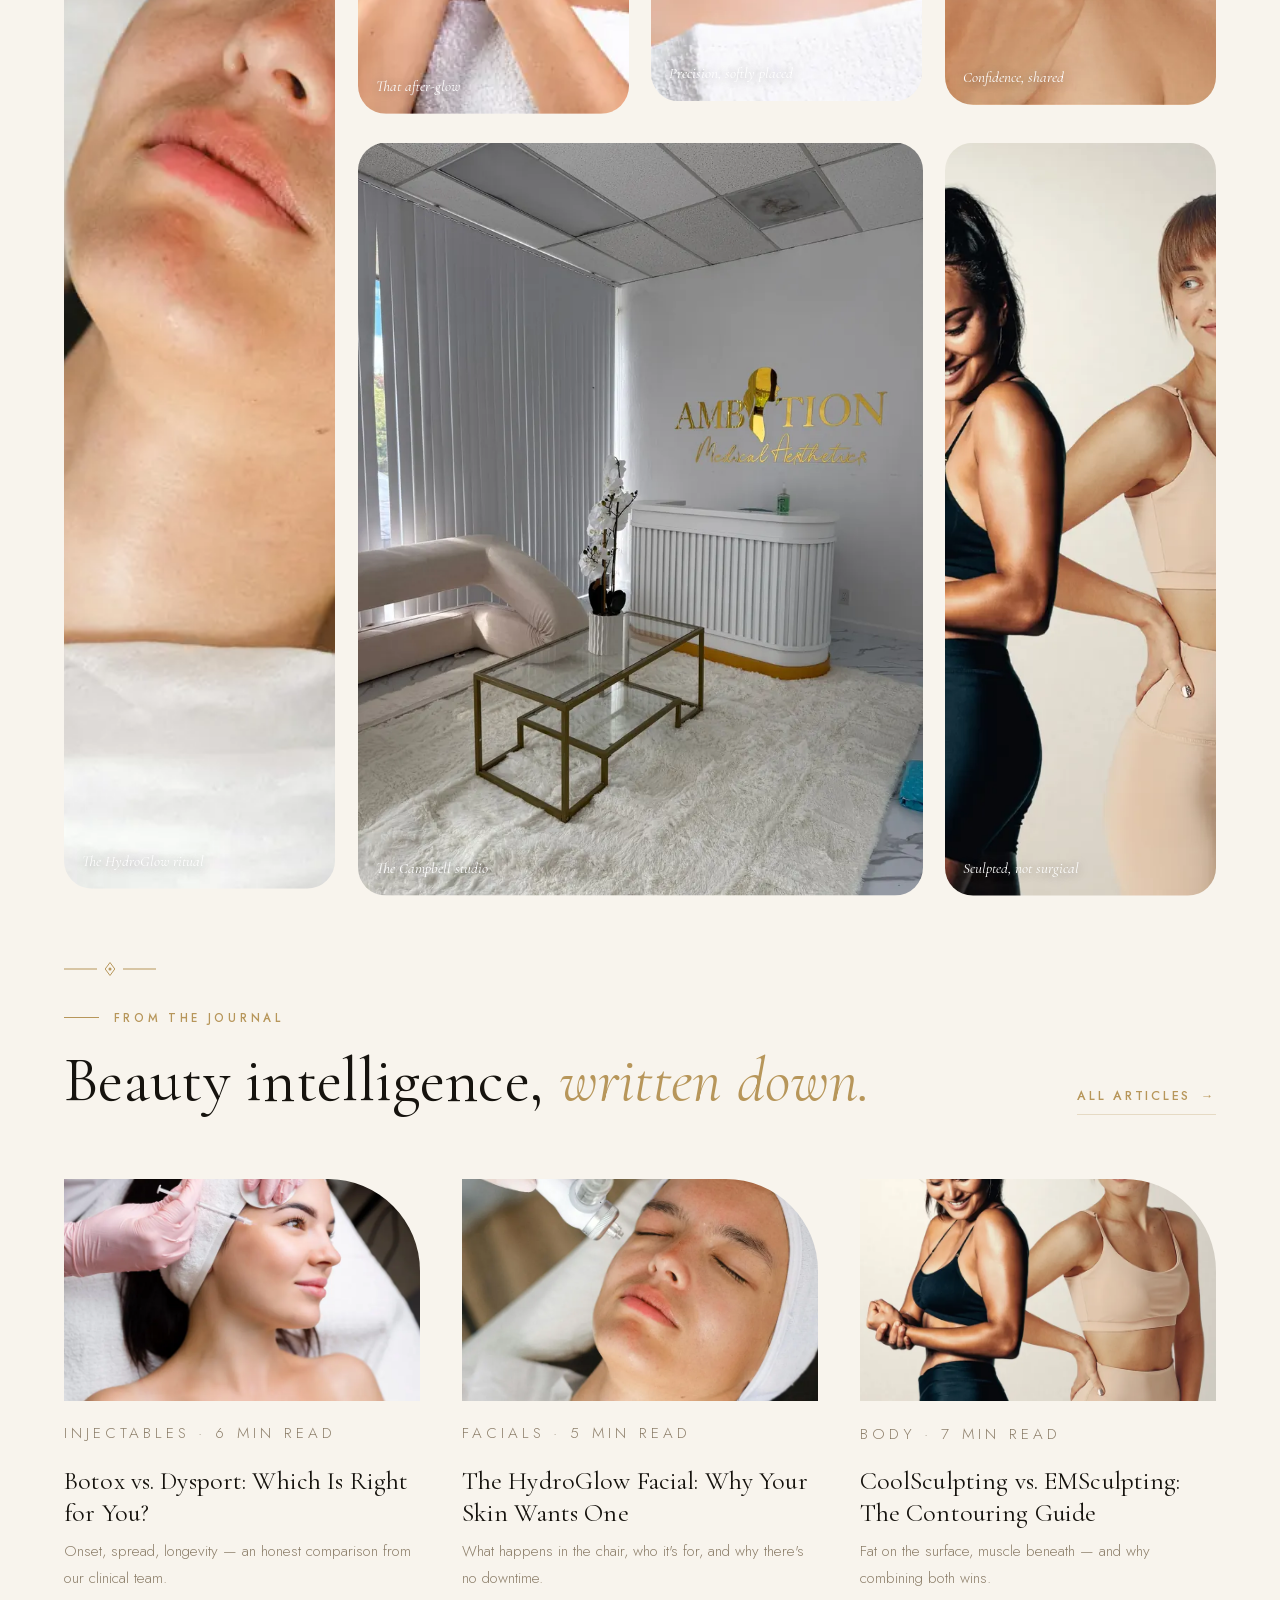
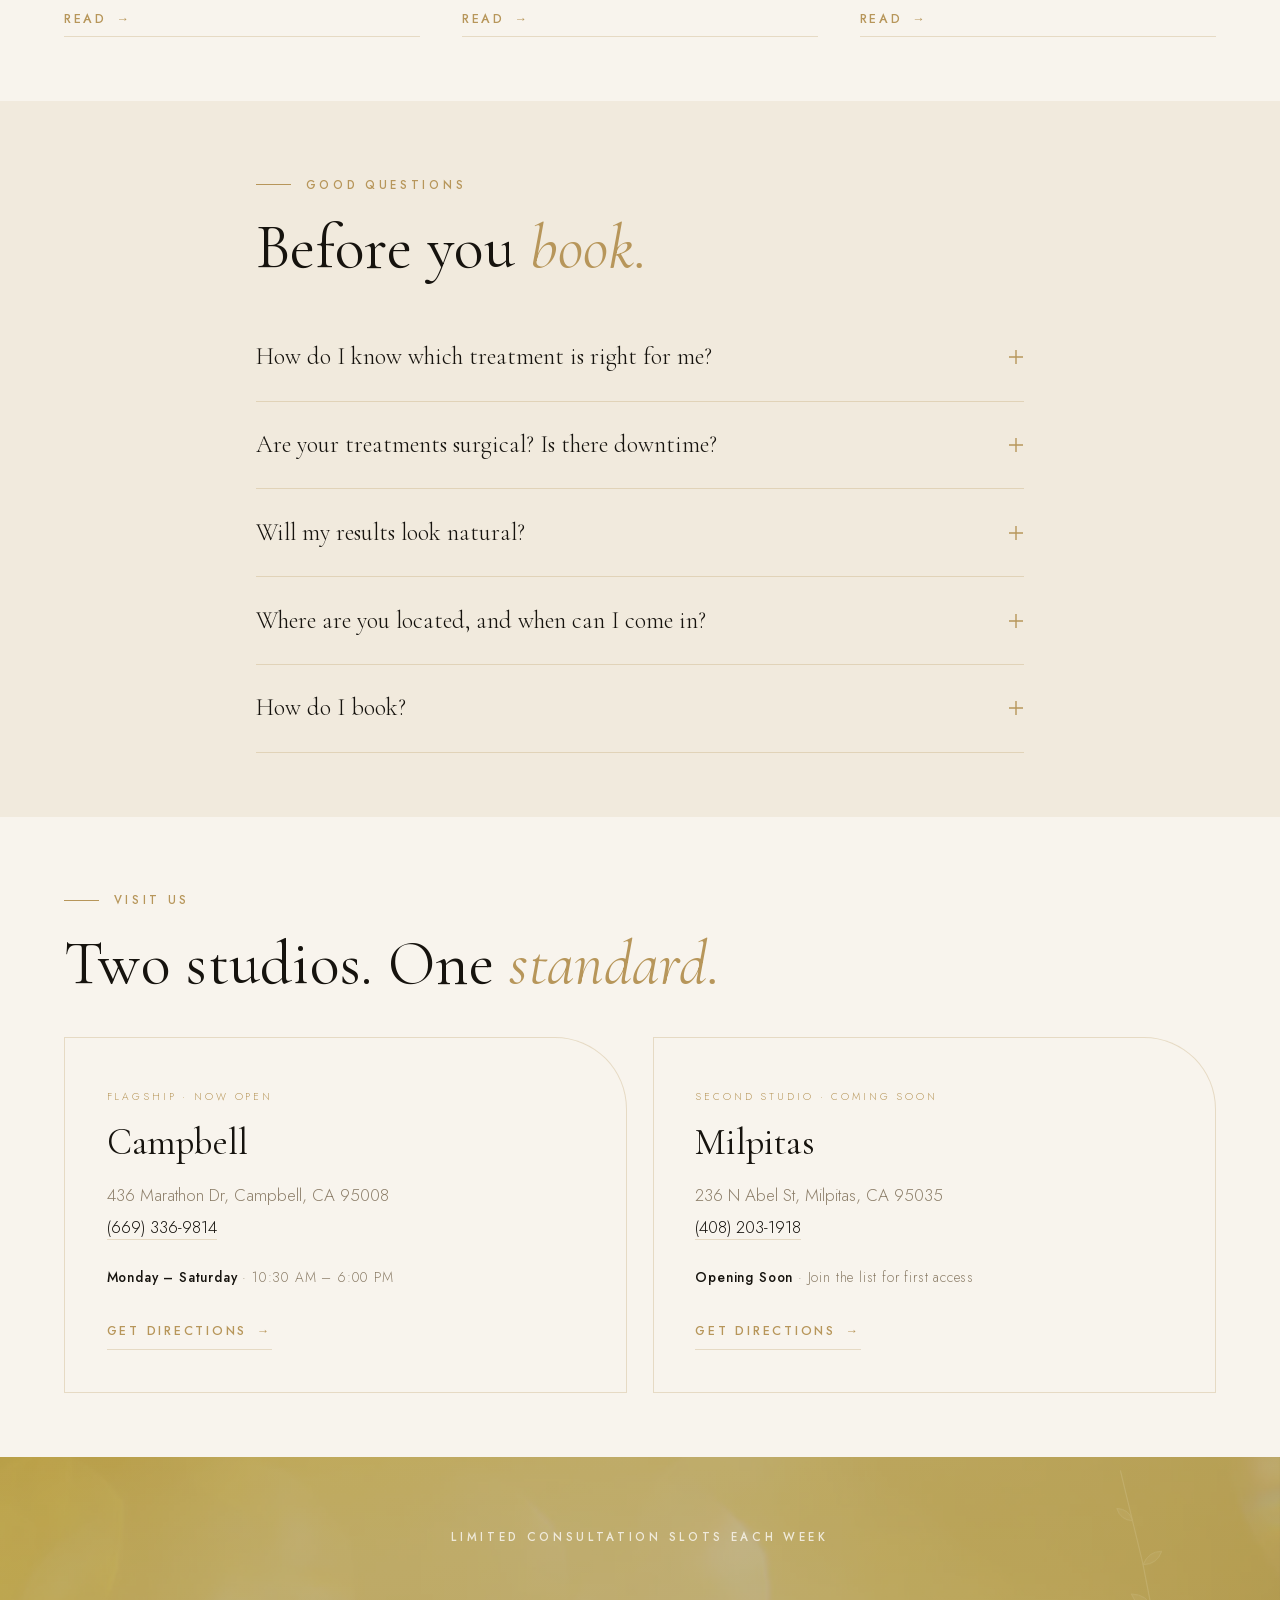
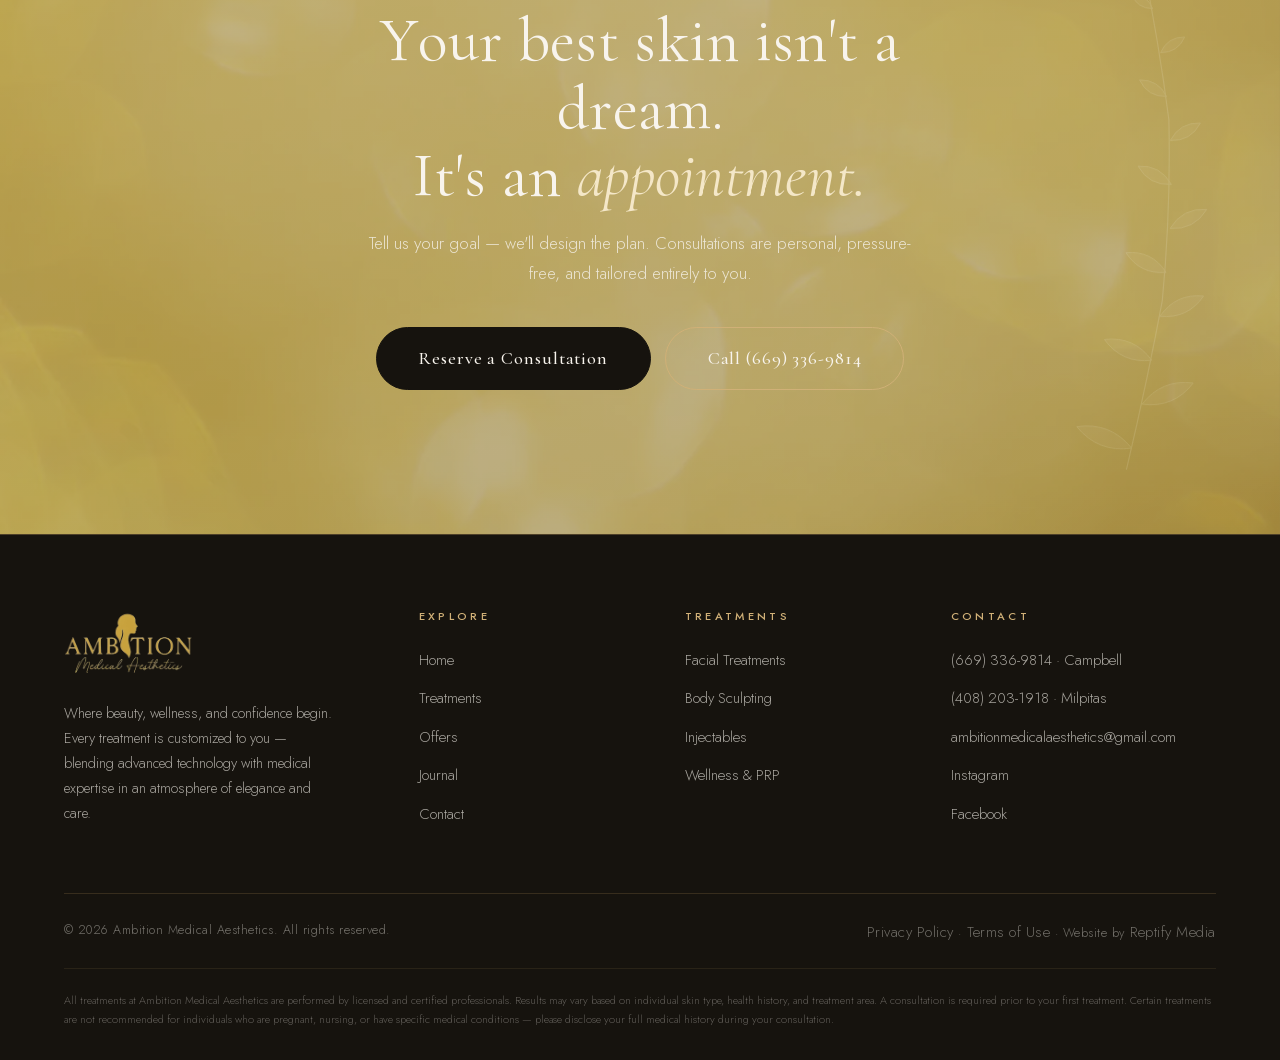
==== commit 6dc0417d: "Hold the site out of search until the owner has reviewed it The owner has not seen the site yet, and" ====
--- a/index.html
+++ b/index.html
@@ -5,6 +5,7 @@
 <meta name="viewport" content="width=device-width, initial-scale=1.0">
 <title>Ambition Medical Aesthetics | Med Spa in Campbell & Milpitas, CA — Facials, Body Sculpting, Botox</title>
 <meta name="description" content="Ambition Medical Aesthetics is the Bay Area's boutique med spa for HydroGlow facials, microneedling RF, cryo body sculpting, Botox, Dysport & fillers. Two studios: Campbell & Milpitas, CA. Book your consultation today.">
+<meta name="robots" content="noindex,nofollow"><!-- HOLD: owner has not reviewed the site yet. Switch to index,follow on approval. -->
 <link rel="canonical" href="https://ambitionmedicalaesthetics.com/">
 <meta property="og:type" content="website">
 <meta property="og:title" content="Ambition Medical Aesthetics — Quiet Luxury. Visible Results.">
--- a/assets/css/style.css
+++ b/assets/css/style.css
@@ -1544,6 +1544,44 @@
   .concierge-foot { grid-template-columns: 1fr; }
 }
 
+/* ---------- Cookie consent bar ---------- */
+.cookiebar {
+  position: fixed; left: 0; right: 0; bottom: 0;
+  z-index: 400;
+  background: var(--noir);
+  color: var(--ivory);
+  border-top: 1px solid var(--line-dark);
+  padding: 1rem clamp(1.1rem, 4vw, 1.8rem);
+  display: flex; flex-wrap: wrap; align-items: center; justify-content: center; gap: 1.6rem;
+  transform: translateY(110%);
+  transition: transform .5s var(--ease);
+}
+.cookiebar.is-visible { transform: translateY(0); }
+.cookiebar__text { font-size: .82rem; line-height: 1.55; color: rgba(248,244,237,.85); white-space: nowrap; }
+.cookiebar__text a { color: var(--gold-2); text-decoration: underline; text-underline-offset: 2px; }
+.cookiebar__actions { display: flex; gap: .7rem; flex: none; }
+.cookiebar__btn {
+  font-family: var(--sans); font-size: .72rem; font-weight: 500;
+  letter-spacing: .06em; text-transform: uppercase;
+  padding: .65rem 1.3rem;
+  border-radius: 999px;
+  border: 1px solid var(--gold);
+  cursor: pointer;
+  transition: background .25s, color .25s, border-color .25s;
+  white-space: nowrap;
+}
+.cookiebar__btn--reject { background: transparent; color: var(--ivory); border-color: rgba(248,244,237,.35); }
+.cookiebar__btn--reject:hover { border-color: var(--ivory); }
+.cookiebar__btn--accept { background: var(--gold); color: #fff; }
+.cookiebar__btn--accept:hover { background: var(--gold-2); }
+body.cookiebar-visible .concierge-fab { bottom: calc(clamp(1.1rem, 4vw, 1.8rem) + 64px); transition: bottom .4s var(--ease), transform .35s var(--ease); }
+@media (max-width: 640px) {
+  .cookiebar { flex-direction: column; align-items: stretch; text-align: center; padding: .85rem 1rem; gap: .7rem; }
+  .cookiebar__text { font-size: .68rem; }
+  .cookiebar__actions { justify-content: center; }
+  body.cookiebar-visible .concierge-fab { bottom: calc(clamp(1.1rem, 4vw, 1.8rem) + 104px); }
+}
+
 /* ---------- Footer legal/safety disclaimer ---------- */
 .footer__legal {
   margin-top: 1.4rem;
